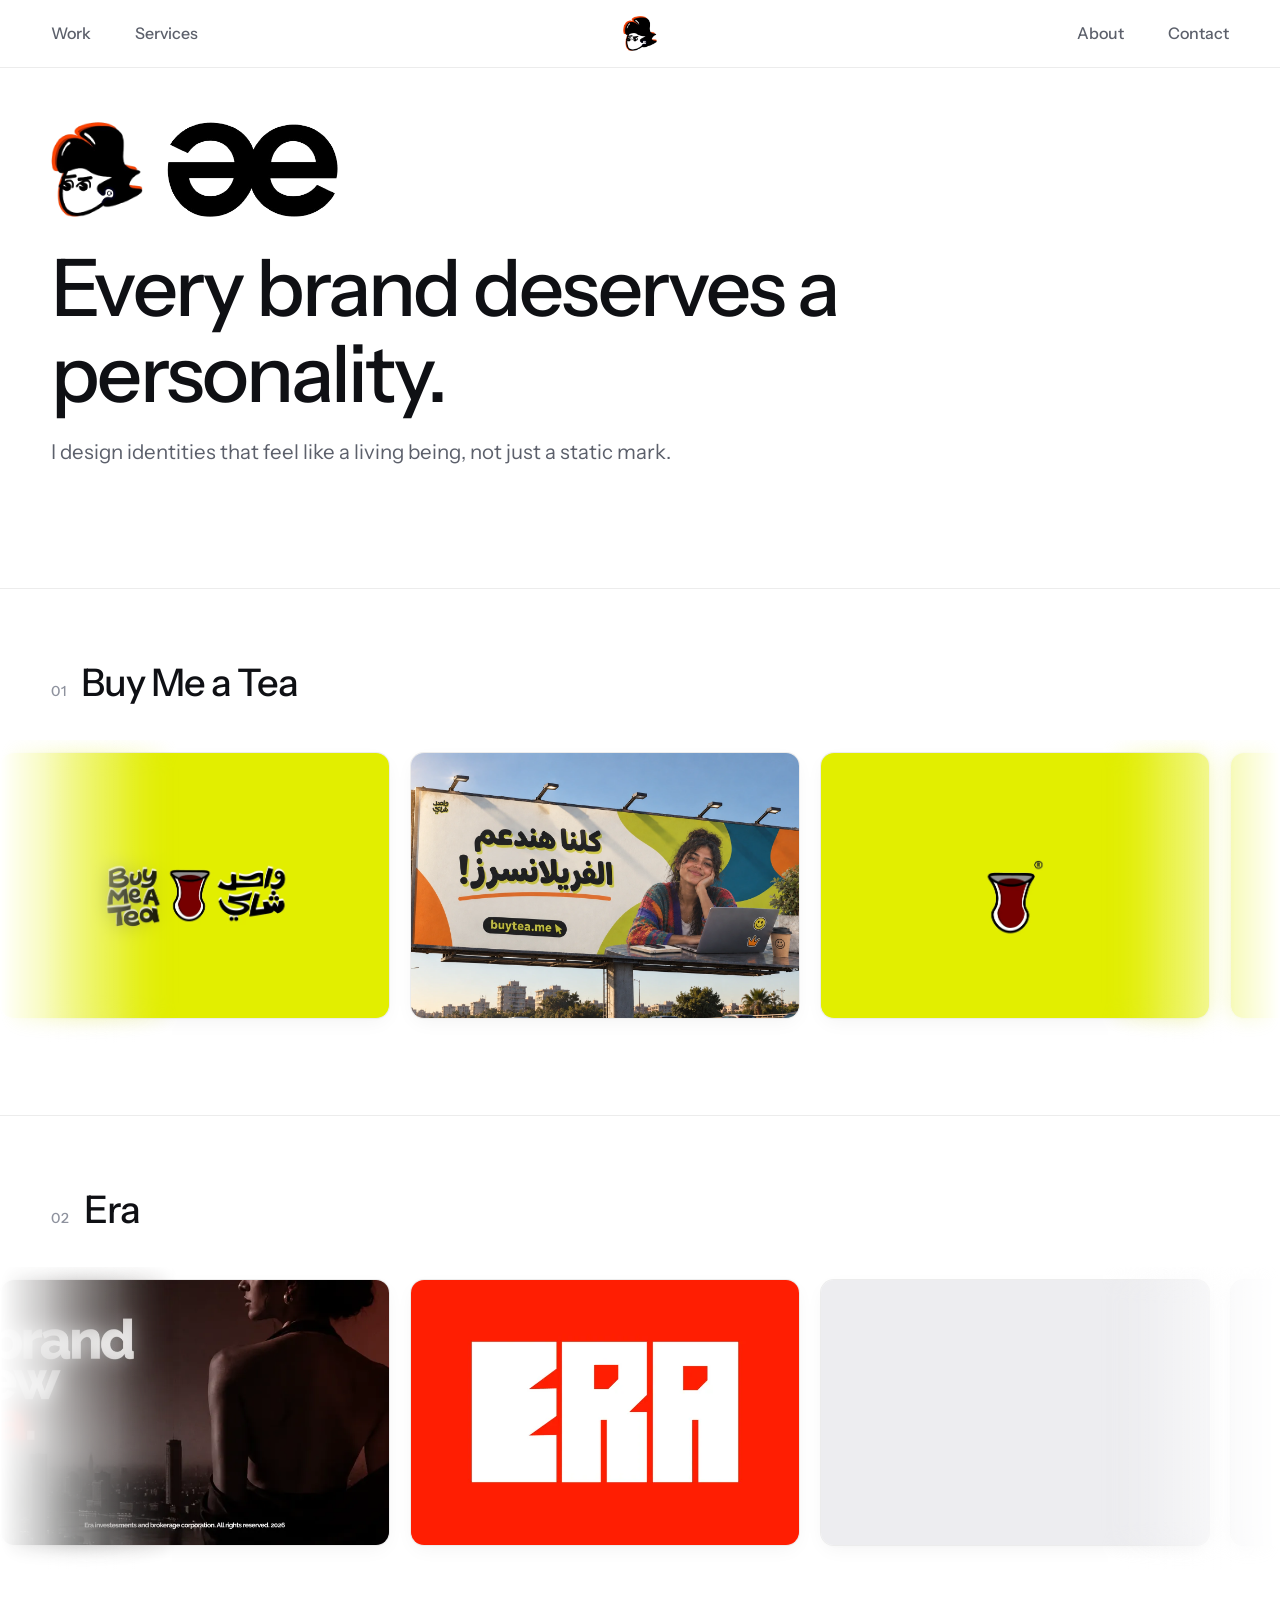
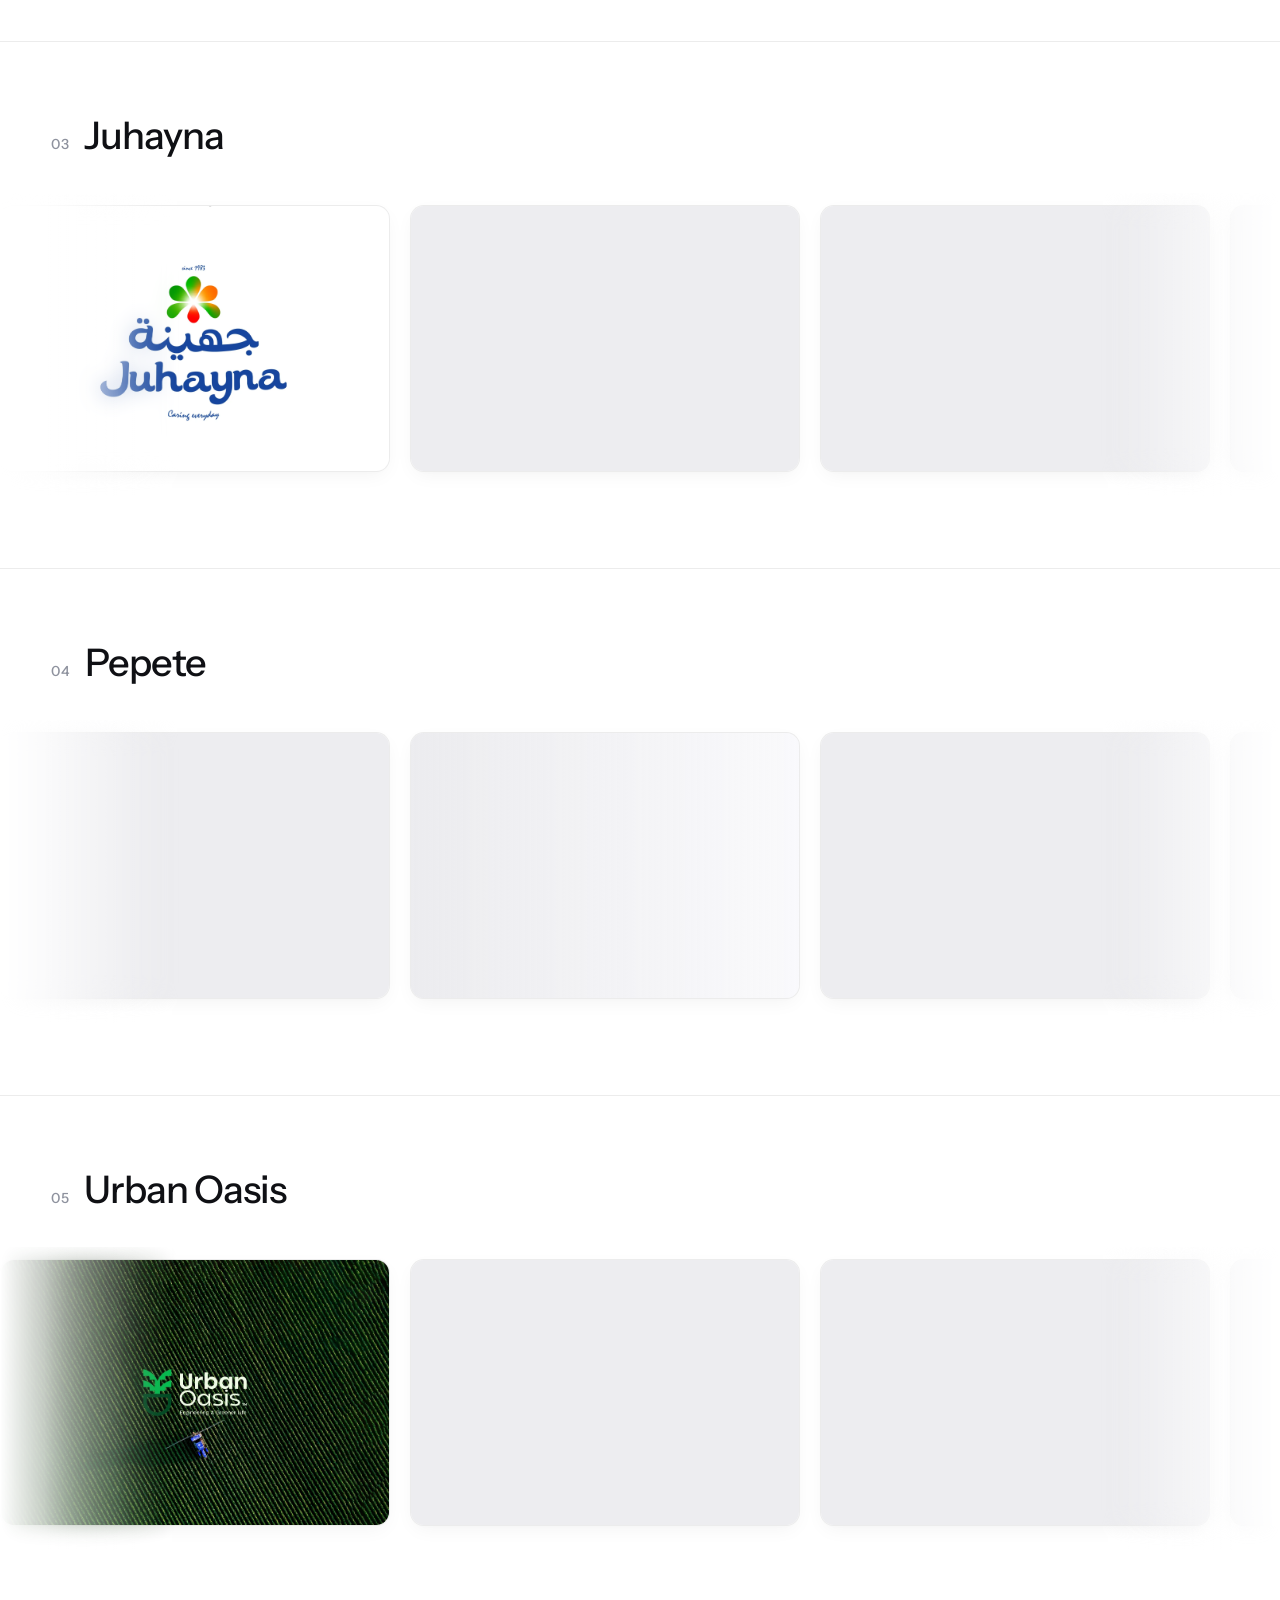
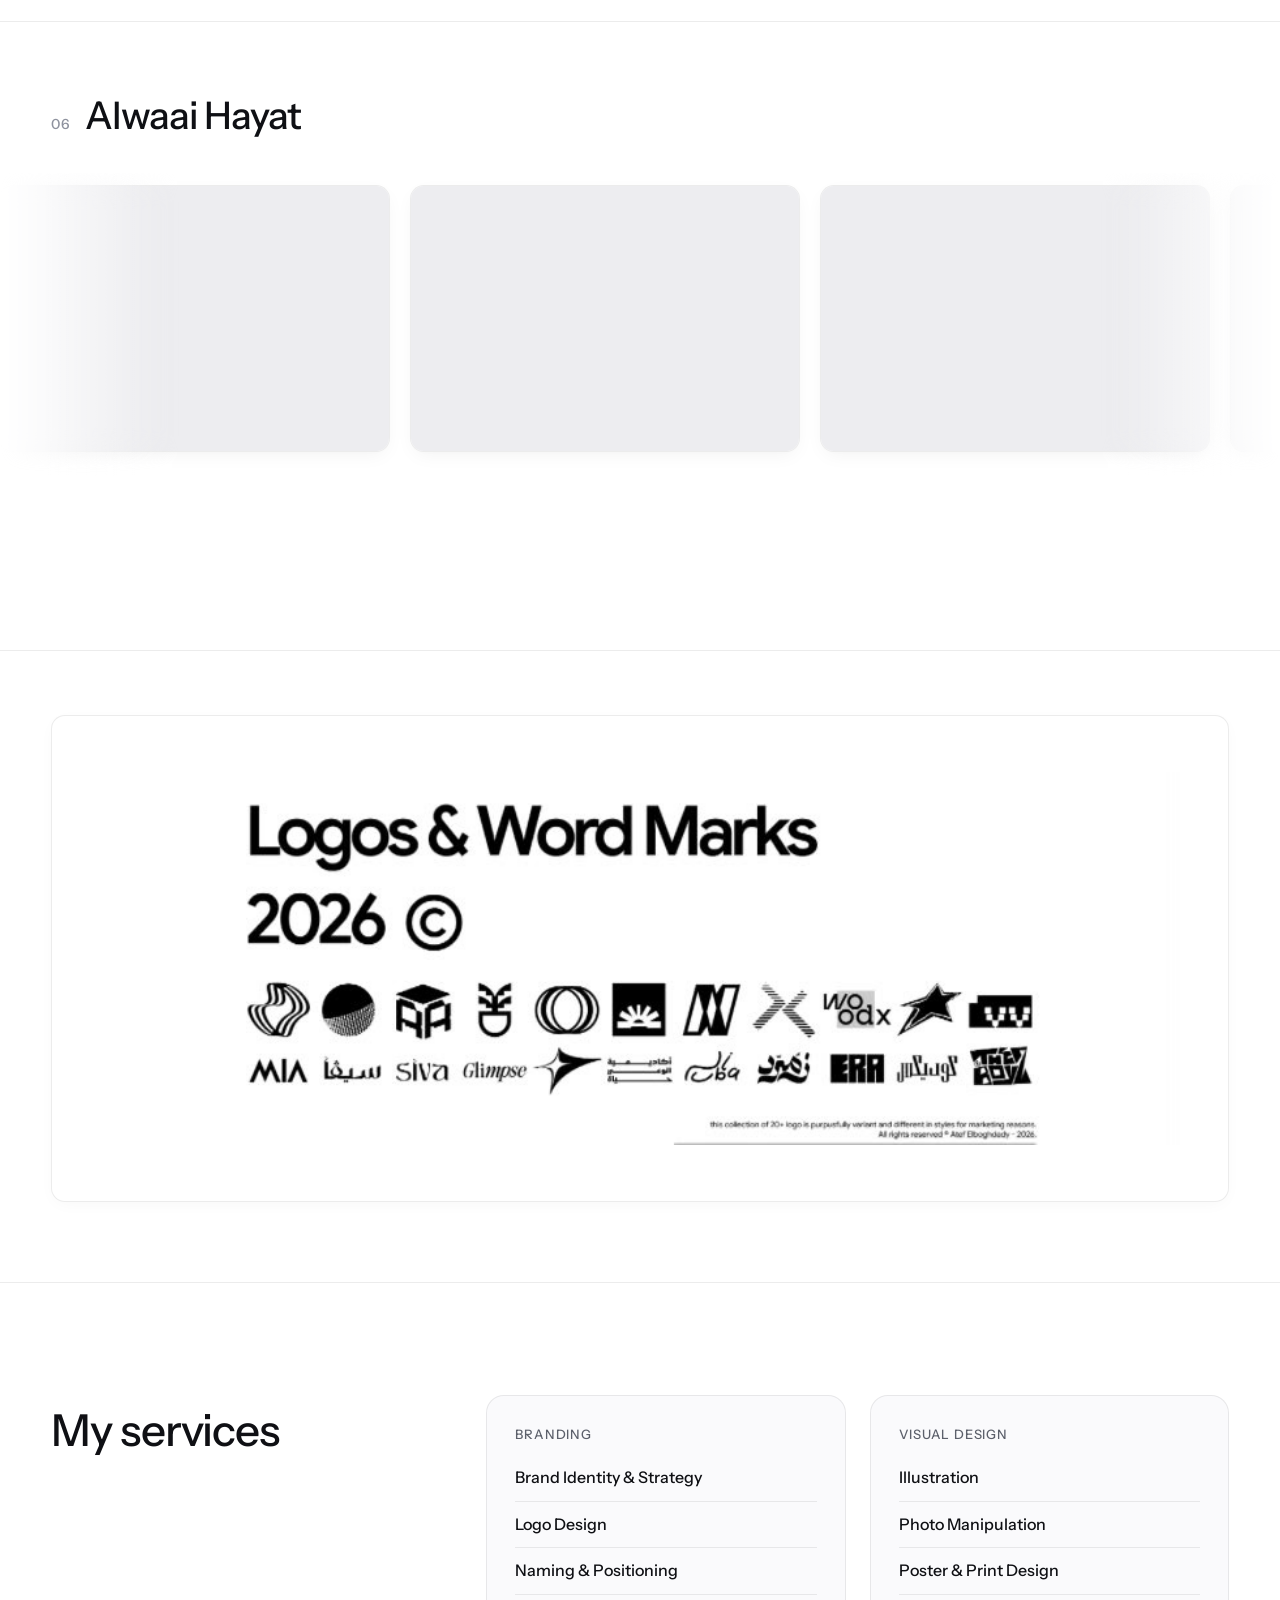
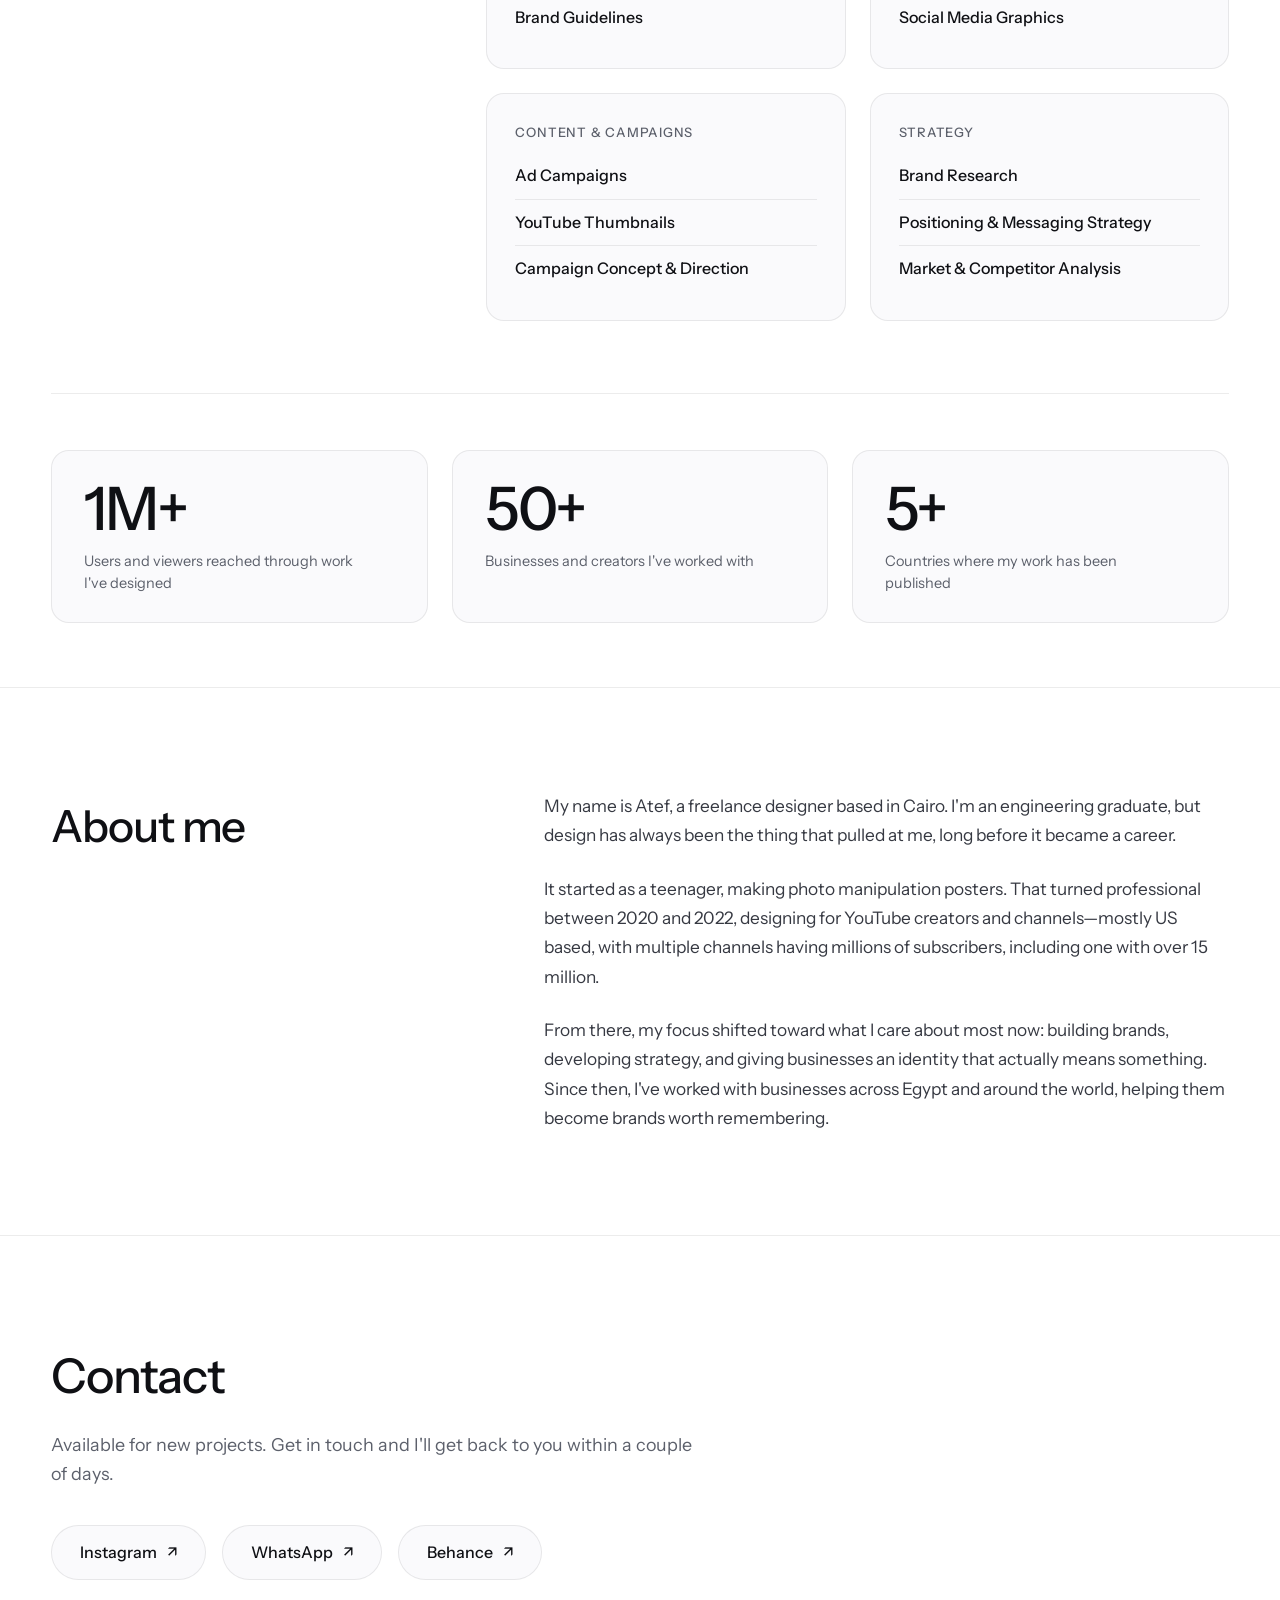
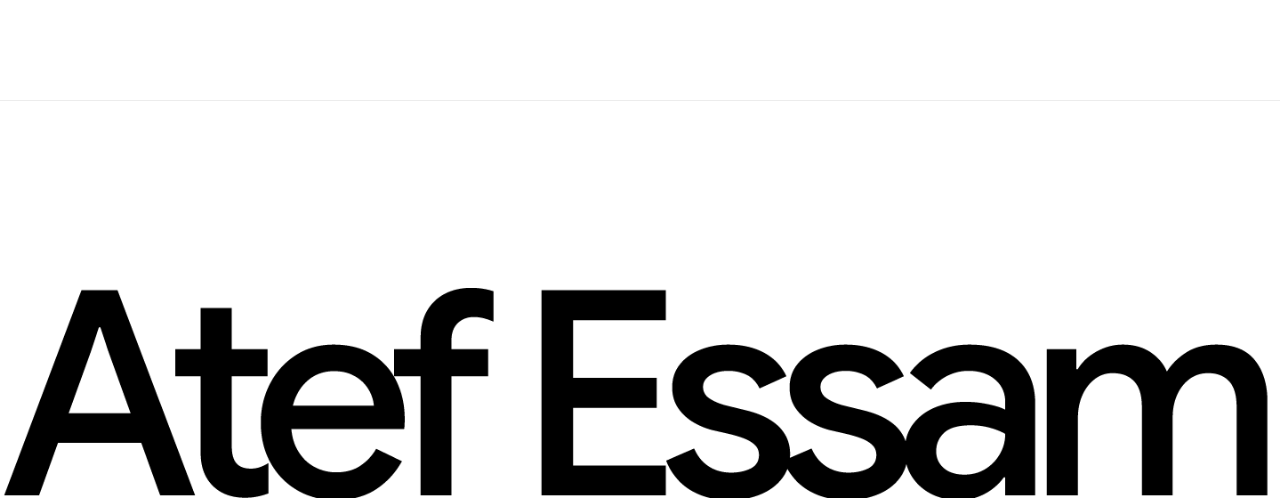
==== index.html @ c70e4fc8 "feat: reduce navbar logo size, enlarge favicon, and add logos & word marks section" ====
<!DOCTYPE html>
<html lang="en">
<head>
<meta charset="UTF-8">
<meta name="viewport" content="width=device-width, initial-scale=1">
<title>Atef | Brand Identity &amp; Visual Design Portfolio</title>
<meta name="description" content="I design identities that feel like a living being, not just a static mark. Brand strategy, visual design, and identities worth remembering.">
<meta name="author" content="Atef Essam">
<link rel="canonical" href="https://moelboghdaddy.github.io/Atef-s-portfolio/">

<!-- Favicon & Touch Icons -->
<link rel="icon" id="favicon" href="assets/favicon.png" type="image/png" sizes="any">
<link rel="icon" type="image/png" sizes="32x32" href="assets/favicon-32x32.png">
<link rel="apple-touch-icon" sizes="180x180" href="assets/apple-touch-icon.png">

<!-- Open Graph / Facebook / WhatsApp / LinkedIn -->
<meta property="og:type" content="website">
<meta property="og:url" content="https://moelboghdaddy.github.io/Atef-s-portfolio/">
<meta property="og:title" content="Atef | Brand Identity &amp; Visual Design Portfolio">
<meta property="og:description" content="I design identities that feel like a living being, not just a static mark. Brand strategy, visual design, and identities worth remembering.">
<meta property="og:image" content="https://moelboghdaddy.github.io/Atef-s-portfolio/assets/og-preview.png">
<meta property="og:image:secure_url" content="https://moelboghdaddy.github.io/Atef-s-portfolio/assets/og-preview.png">
<meta property="og:image:type" content="image/png">
<meta property="og:image:width" content="1200">
<meta property="og:image:height" content="630">
<meta property="og:image:alt" content="Atef — Brand Identity &amp; Visual Design Portfolio">
<meta property="og:site_name" content="Atef Portfolio">

<!-- Twitter / X -->
<meta name="twitter:card" content="summary_large_image">
<meta name="twitter:url" content="https://moelboghdaddy.github.io/Atef-s-portfolio/">
<meta name="twitter:title" content="Atef | Brand Identity &amp; Visual Design Portfolio">
<meta name="twitter:description" content="I design identities that feel like a living being, not just a static mark. Brand strategy, visual design, and identities worth remembering.">
<meta name="twitter:image" content="https://moelboghdaddy.github.io/Atef-s-portfolio/assets/og-preview.png">
<meta name="twitter:image:alt" content="Atef — Brand Identity &amp; Visual Design Portfolio">

<!-- Preload Critical Above-The-Fold Assets -->
<link rel="preload" as="image" href="assets/logo.png" type="image/png">
<link rel="preload" as="image" href="assets/Title.png" type="image/png">
<link rel="preload" as="image" href="assets/Buy%20me%20a%20tea/1L.webp" type="image/webp">

<link rel="stylesheet" href="css/style.css">
</head>
<body>

<div id="loading-screen" class="loading-screen">
  <img id="loading-logo" class="loading-logo" alt="">
</div>

<header class="topbar">
  <nav class="topnav topnav--left">
    <a href="#work">Work</a>
    <a href="#services">Services</a>
  </nav>

  <a class="logo" id="logo-link" href="index.html">
    <span class="logo-fallback" id="logo-fallback">Studio</span>
  </a>

  <nav class="topnav topnav--right">
    <a href="#about">About</a>
    <a href="#contact">Contact</a>
  </nav>
</header>
<section class="hero">
  <div class="hero-images"><img src="assets/logo.png" class="hero-img" alt="Logo" loading="eager" fetchpriority="high" width="225" height="232"><img src="assets/Title.png" class="hero-img" alt="Title" loading="eager" fetchpriority="high" width="329" height="183"></div>
  <h1>Every brand deserves a personality.</h1>
  <p>I design identities that feel like a living being, not just a static mark.</p>
</section>

<section id="work" class="work">
  <h2 class="section-label"> </h2>
  <div id="work-list"></div>
</section>

<section id="logos-wordmarks" class="wordmarks-showcase">
  <div class="wordmarks-container">
    <div class="wordmarks-card">
      <img src="assets/logos-wordmarks.png" alt="Logos and Word Marks Collection 2026 by Atef" class="wordmarks-img" loading="lazy" decoding="async">
    </div>
  </div>
</section>

<section id="services" class="services">
  <div class="services-grid">
    <h2>My services</h2>
    <div class="services-categories">
      <div class="services-col">
        <h4>Branding</h4>
        <ul>
          <li>Brand Identity &amp; Strategy</li>
          <li>Logo Design</li>
          <li>Naming &amp; Positioning</li>
          <li>Brand Guidelines</li>
        </ul>
      </div>
      <div class="services-col">
        <h4>Visual Design</h4>
        <ul>
          <li>Illustration</li>
          <li>Photo Manipulation</li>
          <li>Poster &amp; Print Design</li>
          <li>Social Media Graphics</li>
        </ul>
      </div>
      <div class="services-col">
        <h4>Content &amp; Campaigns</h4>
        <ul>
          <li>Ad Campaigns</li>
          <li>YouTube Thumbnails</li>
          <li>Campaign Concept &amp; Direction</li>
        </ul>
      </div>
      <div class="services-col">
        <h4>Strategy</h4>
        <ul>
          <li>Brand Research</li>
          <li>Positioning &amp; Messaging Strategy</li>
          <li>Market &amp; Competitor Analysis</li>
        </ul>
      </div>
    </div>
  </div>

  <div class="services-stats">
    <div class="stat">
      <div class="stat-number">1M+</div>
      <p>Users and viewers reached through work I've designed</p>
    </div>
    <div class="stat">
      <div class="stat-number">50+</div>
      <p>Businesses and creators I've worked with</p>
    </div>
    <div class="stat">
      <div class="stat-number">5+</div>
      <p>Countries where my work has been published</p>
    </div>
  </div>
</section> 

<section id="about" class="about">
  <div class="about-grid">
    <h2>About me</h2>
    <div class="about-content">
      <p>My name is Atef, a freelance designer based in Cairo. I'm an engineering graduate, but design has always been the thing that pulled at me, long before it became a career.</p>
      <p>It started as a teenager, making photo manipulation posters. That turned professional between 2020 and 2022, designing for YouTube creators and channels—mostly US based, with multiple channels having millions of subscribers, including one with over 15 million.</p>
      <p>From there, my focus shifted toward what I care about most now: building brands, developing strategy, and giving businesses an identity that actually means something. Since then, I've worked with businesses across Egypt and around the world, helping them become brands worth remembering.</p>
    </div>
  </div>
</section>

<section id="contact" class="contact">
  <h2>Contact</h2>
  <p>Available for new projects. Get in touch and I'll get back to you within a couple of days.</p>
  <div class="contact-links">
    <a href="https://www.instagram.com/atefelboghdadyy/" target="_blank" rel="noopener" class="contact-btn">
      <span>Instagram</span>
      <span class="contact-btn__arrow">↗</span>
    </a>
    <a href="https://wa.me/qr/Y4GOS5W5X76QM1" target="_blank" rel="noopener" class="contact-btn">
      <span>WhatsApp</span>
      <span class="contact-btn__arrow">↗</span>
    </a>
    <a href="https://www.behance.net/atefelboghdady" target="_blank" rel="noopener" class="contact-btn">
      <span>Behance</span>
      <span class="contact-btn__arrow">↗</span>
    </a>
  </div>
</section>

<footer class="site-footer">
  <img src="assets/footer-01.png" alt="" class="footer-img">
</footer>

<script src="js/data.js"></script>
<script src="js/main.js"></script>
</body>
</html>
---- css/style.css ----
@import url('https://fonts.googleapis.com/css2?family=Instrument+Sans:ital,wght@0,400;0,500;1,400;1,500&display=swap');

:root {
  --bg: #FFFFFF;
  --paper: #FFFFFF;
  --card-bg: #FAFAFC;
  --ink: #0F1014;
  --muted: #5C606B;
  --subtle: #8E929E;
  --line: rgba(15, 16, 20, 0.08);
  --line-strong: rgba(15, 16, 20, 0.16);
  --accent: #111215;
  --hero-lockup-gap: clamp(28px, 5vw, 56px);
  --hero-top-gap: clamp(24px, 4vw, 48px);
  --display: 'Instrument Sans', -apple-system, BlinkMacSystemFont, sans-serif;
  --body: 'Instrument Sans', -apple-system, BlinkMacSystemFont, sans-serif;
  --mono: 'Instrument Sans', -apple-system, BlinkMacSystemFont, sans-serif;
  --gutter: clamp(20px, 4vw, 56px);
  --max: 1400px;
  --ease: cubic-bezier(0.16, 1, 0.3, 1);
  --ease-out: cubic-bezier(0.25, 0.8, 0.25, 1);
}

* { box-sizing: border-box; }

html {
  scroll-behavior: smooth;
  scroll-padding-top: 80px;
}

body {
  margin: 0;
  padding-top: 74px;
  background: var(--bg);
  color: var(--ink);
  font-family: var(--body);
  font-size: 16px;
  line-height: 1.6;
  -webkit-font-smoothing: antialiased;
  -moz-osx-font-smoothing: grayscale;
}

b, strong {
  font-weight: 500;
}

h1, h2, h3, h4, h5, h6 {
  font-family: var(--display);
  font-weight: 500;
  color: var(--ink);
  margin: 0;
  letter-spacing: -0.02em;
}

a {
  color: inherit;
  text-decoration: none;
}

img, video {
  max-width: 100%;
  display: block;
}

/* ---------- Loading screen ---------- */

.loading-screen {
  position: fixed;
  inset: 0;
  z-index: 9999;
  display: flex;
  align-items: center;
  justify-content: center;
  background: rgba(255, 255, 255, 0.85);
  backdrop-filter: blur(24px);
  -webkit-backdrop-filter: blur(24px);
  transition: opacity 0.45s var(--ease), visibility 0.45s var(--ease);
}

.loading-screen.hidden {
  opacity: 0;
  visibility: hidden;
  pointer-events: none;
}

.loading-logo {
  width: min(28vw, 130px);
  height: auto;
  opacity: 0;
  animation: loadingPulse 1.4s ease-in-out infinite;
}

.loading-logo[src]:not([src=""]) {
  opacity: 0.95;
}

@keyframes loadingPulse {
  0%, 100% { transform: scale(1); opacity: 0.75; }
  50% { transform: scale(1.06); opacity: 1; }
}

/* ---------- Top bar Navigation ---------- */

.topbar {
  position: fixed;
  top: 0;
  left: 0;
  right: 0;
  z-index: 100;
  display: grid;
  grid-template-columns: 1fr auto 1fr;
  align-items: center;
  height: 68px;
  padding: 0 var(--gutter);
  background: rgba(255, 255, 255, 0.88);
  backdrop-filter: blur(18px);
  -webkit-backdrop-filter: blur(18px);
  border-bottom: 1px solid var(--line);
  transition: background 0.3s var(--ease);
}

.logo {
  justify-self: center;
  display: inline-flex;
  align-items: center;
  gap: 10px;
  transition: opacity 0.25s var(--ease), transform 0.25s var(--ease);
}

.logo:hover {
  opacity: 0.75;
  transform: scale(0.97);
}

.logo:active {
  transform: scale(0.93);
}

.logo img,
.logo-secondary {
  height: 36px;
  width: auto;
  object-fit: contain;
}

.logo-fallback {
  font-family: var(--display);
  font-weight: 500;
  font-size: 19px;
  letter-spacing: -0.02em;
}

.topnav {
  display: flex;
  align-items: center;
  gap: clamp(24px, 3.5vw, 44px);
  font-size: 16px;
  font-weight: 500;
}

.topnav--left { justify-self: start; }
.topnav--right { justify-self: end; }

.topnav a {
  position: relative;
  color: var(--muted);
  padding: 8px 0;
  transition: color 0.25s var(--ease);
}

.topnav a::after {
  content: '';
  position: absolute;
  left: 0;
  bottom: 2px;
  width: 100%;
  height: 1.5px;
  background: var(--ink);
  transform: scaleX(0);
  transform-origin: right;
  transition: transform 0.3s var(--ease);
}

.topnav a:hover {
  color: var(--ink);
}

.topnav a:hover::after {
  transform: scaleX(1);
  transform-origin: left;
}

@media (max-width: 680px) {
  body {
    padding-top: 66px;
  }
  .topbar {
    height: 60px;
    padding: 0 clamp(14px, 4vw, 24px);
  }
  .topnav {
    gap: 16px;
    font-size: 14.5px;
  }
  .logo img, .logo-secondary {
    height: 30px;
  }
}

/* ---------- Hero Section ---------- */

.hero {
  padding: var(--hero-top-gap) var(--gutter) clamp(48px, 8vw, 96px);
  max-width: var(--max);
  margin: 0 auto;
}

.hero-status {
  display: inline-flex;
  align-items: center;
  gap: 8px;
  padding: 6px 14px;
  background: var(--card-bg);
  border: 1px solid var(--line);
  border-radius: 999px;
  font-size: 13px;
  font-weight: 500;
  color: var(--muted);
  margin-bottom: 24px;
  backdrop-filter: blur(8px);
  -webkit-backdrop-filter: blur(8px);
  opacity: 0;
  animation: heroIn 0.8s var(--ease) 0.05s forwards;
}

.status-dot {
  width: 7px;
  height: 7px;
  border-radius: 50%;
  background: #10B981;
  box-shadow: 0 0 0 3px rgba(16, 185, 129, 0.2);
  animation: statusPulse 2s infinite ease-in-out;
}

@keyframes statusPulse {
  0%, 100% { opacity: 1; transform: scale(1); }
  50% { opacity: 0.55; transform: scale(0.9); }
}

.hero-images {
  display: flex;
  align-items: center;
  gap: clamp(14px, 2.2vw, 24px);
  margin-left: 0;
  margin-bottom: clamp(18px, 2.5vw, 28px);
  opacity: 0;
  filter: blur(14px);
  transform: translateY(16px);
  animation: heroIn 0.8s var(--ease) 0.15s forwards;
}

.hero-img {
  height: clamp(55px, 8vw, 95px);
  width: auto;
}

.hero h1 {
  font-family: var(--display);
  font-weight: 500;
  font-size: clamp(42px, 6.2vw, 96px);
  line-height: 1.08;
  letter-spacing: -0.035em;
  margin: 0 0 20px;
  max-width: 22ch;
  opacity: 0;
  filter: blur(14px);
  transform: translateY(20px);
  animation: heroIn 0.9s var(--ease) 0.2s forwards;
}

.hero p {
  font-size: clamp(17px, 1.6vw, 22px);
  color: var(--muted);
  line-height: 1.55;
  max-width: 48ch;
  margin: 0;
  opacity: 0;
  filter: blur(14px);
  transform: translateY(20px);
  animation: heroIn 0.9s var(--ease) 0.35s forwards;
}

@keyframes heroIn {
  to {
    opacity: 1;
    filter: blur(0);
    transform: translateY(0);
  }
}

/* ---------- Work / Carousel Section ---------- */

.work {
  padding: 0 0 clamp(48px, 8vw, 112px);
}

.section-label {
  font-family: var(--mono);
  font-weight: 500;
  font-size: 13px;
  text-transform: uppercase;
  letter-spacing: 0.08em;
  color: var(--subtle);
  padding: 0 var(--gutter);
  max-width: var(--max);
  margin: 0 auto 24px;
}

.empty-state {
  max-width: var(--max);
  margin: 0 auto;
  padding: 48px var(--gutter) 80px;
  border-top: 1px solid var(--line);
  border-bottom: 1px solid var(--line);
}

.empty-state h3 {
  font-family: var(--display);
  font-size: 24px;
  margin: 0 0 8px;
}

.empty-state p {
  color: var(--muted);
  margin: 0;
  max-width: 60ch;
}

.empty-state code {
  background: #F5F5F5;
  border: 1px solid var(--line);
  border-radius: 4px;
  padding: 1px 6px;
  font-size: 0.9em;
}

/* Project Strip Article */
.project-strip {
  position: relative;
  border-top: 1px solid var(--line);
  padding: clamp(36px, 5.5vw, 64px) 0 clamp(44px, 6.5vw, 72px);
  opacity: 0;
  filter: blur(12px);
  transform: translateY(28px);
  transition: opacity 0.8s var(--ease), filter 0.8s var(--ease), transform 0.8s var(--ease);
  will-change: opacity, transform, filter;
}

.project-strip.in-view {
  opacity: 1;
  filter: blur(0);
  transform: translateY(0);
}

.project-strip__head {
  display: flex;
  align-items: center;
  justify-content: space-between;
  gap: 16px;
  padding: 0 var(--gutter);
  max-width: var(--max);
  margin: 0 auto clamp(18px, 2.5vw, 26px);
}

.project-strip__title-wrap {
  display: flex;
  align-items: baseline;
  gap: 14px;
}

.project-strip__num {
  font-family: var(--mono);
  font-size: 14px;
  font-weight: 500;
  color: var(--subtle);
  letter-spacing: 0.06em;
}

.project-strip__head h3 {
  font-family: var(--display);
  font-weight: 500;
  font-size: clamp(26px, 3.4vw, 38px);
  margin: 0;
  letter-spacing: -0.025em;
  transition: color 0.25s var(--ease), transform 0.25s var(--ease);
}

.project-strip__head:hover h3 {
  color: var(--ink);
  transform: translateX(4px);
}

.project-strip__hint {
  display: inline-flex;
  align-items: center;
  gap: 8px;
  padding: 6px 14px;
  background: var(--card-bg);
  backdrop-filter: blur(10px);
  -webkit-backdrop-filter: blur(10px);
  border: 1px solid var(--line);
  border-radius: 999px;
  color: var(--muted);
  font-size: 13px;
  font-weight: 500;
  white-space: nowrap;
}

.project-strip__hint .dot {
  width: 6px;
  height: 6px;
  border-radius: 50%;
  background: var(--accent);
  animation: pulse 1.6s ease-in-out infinite;
}

@keyframes pulse {
  0%, 100% { opacity: 0.35; transform: scale(0.85); }
  50% { opacity: 1; transform: scale(1.1); }
}

/* Marquee track with edge frosted blur overlays */
.project-strip__track {
  position: relative;
  overflow: hidden;
  padding: 12px 0 24px;
}

/* Frosted glass edge vignettes */
.project-strip__track::before,
.project-strip__track::after {
  content: '';
  position: absolute;
  top: 0;
  bottom: 0;
  width: clamp(50px, 14vw, 180px);
  z-index: 3;
  pointer-events: none;
}

.project-strip__track::before {
  left: 0;
  background: linear-gradient(to right, #FFFFFF 25%, rgba(255, 255, 255, 0.75) 65%, transparent 100%);
  mask-image: linear-gradient(to right, black, transparent);
  -webkit-mask-image: linear-gradient(to right, black, transparent);
  backdrop-filter: blur(10px);
  -webkit-backdrop-filter: blur(10px);
}

.project-strip__track::after {
  right: 0;
  background: linear-gradient(to left, #FFFFFF 25%, rgba(255, 255, 255, 0.75) 65%, transparent 100%);
  mask-image: linear-gradient(to left, black, transparent);
  -webkit-mask-image: linear-gradient(to left, black, transparent);
  backdrop-filter: blur(10px);
  -webkit-backdrop-filter: blur(10px);
}

.project-strip__marquee {
  display: flex;
  gap: 20px;
  width: max-content;
  animation: marquee linear infinite;
  animation-play-state: paused;
  will-change: transform;
}

.project-strip.in-view .project-strip__marquee,
.project-strip.is-animating .project-strip__marquee {
  animation-play-state: running;
}

.project-strip__track:hover .project-strip__marquee {
  animation-play-state: paused;
}

@keyframes marquee {
  from { transform: translateX(0); }
  to   { transform: translateX(-50%); }
}

/* Individual Carousel Card Frame */
.frame {
  flex: 0 0 auto;
  width: min(65vw, 390px);
  aspect-ratio: 380 / 260;
  border-radius: 14px;
  overflow: hidden;
  background: var(--paper);
  position: relative;
  border: 1px solid var(--line);
  box-shadow: 0 6px 20px -4px rgba(15, 16, 20, 0.05), 0 2px 6px -1px rgba(15, 16, 20, 0.02);
  transition: box-shadow 0.4s var(--ease), transform 0.4s var(--ease), border-color 0.4s var(--ease);
}

.frame:hover {
  border-color: rgba(15, 16, 20, 0.14);
  box-shadow: 0 24px 48px -12px rgba(15, 16, 20, 0.18), 0 8px 16px -4px rgba(15, 16, 20, 0.08);
  transform: translateY(-8px) scale(1.02);
}

.frame:active {
  transform: translateY(-3px) scale(0.99);
}

.frame__img-wrap {
  position: relative;
  width: 100%;
  height: 100%;
  overflow: hidden;
  background: #EDEDF0;
}

/* Elegant shimmer placeholder while image loads */
.frame__img-wrap::before {
  content: '';
  position: absolute;
  inset: 0;
  background: linear-gradient(
    90deg,
    rgba(235, 235, 238, 0.7) 0%,
    rgba(250, 250, 252, 0.95) 50%,
    rgba(235, 235, 238, 0.7) 100%
  );
  background-size: 200% 100%;
  animation: imgShimmer 1.6s ease-in-out infinite;
  z-index: 1;
  pointer-events: none;
  transition: opacity 0.5s var(--ease);
}

.frame__img-wrap.is-loaded::before {
  opacity: 0;
  animation: none;
}

@keyframes imgShimmer {
  0% { background-position: 150% 0; }
  100% { background-position: -50% 0; }
}

.frame img,
.frame video {
  position: relative;
  z-index: 2;
  width: 100%;
  height: 100%;
  object-fit: cover;
  opacity: 0;
  filter: blur(22px);
  transform: scale(1.05);
  transition: opacity 0.65s var(--ease),
              filter 0.75s var(--ease),
              transform 0.75s var(--ease);
  will-change: opacity, filter, transform;
}

.frame img.is-loaded,
.frame video.is-loaded {
  opacity: 1;
  filter: none !important;
  transform: scale(1);
  will-change: auto !important;
  image-rendering: auto;
}

.frame:hover img.is-loaded,
.frame:hover video.is-loaded {
  transform: scale(1.08);
}

/* Floating Frosted Glass Caption Pill */
.frame__title {
  position: absolute;
  bottom: 12px;
  left: 12px;
  right: 12px;
  padding: 9px 15px;
  font-size: 13.5px;
  font-weight: 500;
  letter-spacing: -0.01em;
  color: #FFFFFF;
  background: rgba(15, 16, 20, 0.74);
  backdrop-filter: blur(14px);
  -webkit-backdrop-filter: blur(14px);
  border: 1px solid rgba(255, 255, 255, 0.18);
  border-radius: 10px;
  display: flex;
  align-items: center;
  justify-content: space-between;
  opacity: 0;
  transform: translateY(10px);
  transition: opacity 0.35s var(--ease), transform 0.35s var(--ease);
  pointer-events: none;
  box-shadow: 0 8px 24px rgba(0, 0, 0, 0.25);
}

.frame:hover .frame__title {
  opacity: 1;
  transform: translateY(0);
}

.frame__title-arrow {
  font-size: 15px;
  transition: transform 0.25s var(--ease);
}

.frame:hover .frame__title-arrow {
  transform: translateX(4px);
}

@media (max-width: 640px) {
  .frame {
    width: clamp(280px, 62vw, 390px);
  }
}

/* ---------- Logos & Word Marks Section ---------- */

.wordmarks-showcase {
  max-width: var(--max);
  margin: 0 auto;
  padding: clamp(36px, 5.5vw, 64px) var(--gutter) clamp(48px, 7vw, 80px);
  border-top: 1px solid var(--line);
}

.wordmarks-container {
  width: 100%;
}

.wordmarks-card {
  position: relative;
  background: var(--paper);
  border: 1px solid var(--line);
  border-radius: 14px;
  padding: clamp(28px, 4.5vw, 56px) clamp(20px, 4vw, 48px);
  box-shadow: 0 4px 18px -4px rgba(15, 16, 20, 0.04);
  display: flex;
  align-items: center;
  justify-content: center;
  overflow: hidden;
  transition: border-color 0.35s var(--ease), box-shadow 0.35s var(--ease), transform 0.35s var(--ease);
}

.wordmarks-card:hover {
  border-color: rgba(15, 16, 20, 0.16);
  box-shadow: 0 16px 36px -8px rgba(15, 16, 20, 0.08);
  transform: translateY(-2px);
}

.wordmarks-img {
  width: 100%;
  max-width: 1080px;
  height: auto;
  display: block;
  object-fit: contain;
  margin: 0 auto;
}

/* ---------- Services Section ---------- */

.services {
  max-width: var(--max);
  margin: 0 auto;
  padding: clamp(64px, 9vw, 112px) var(--gutter) clamp(40px, 6vw, 64px);
  border-top: 1px solid var(--line);
}

.services-grid {
  display: grid;
  grid-template-columns: 1fr 2fr;
  gap: clamp(32px, 5vw, 72px);
  align-items: start;
}

.services h2 {
  font-family: var(--display);
  font-weight: 500;
  font-size: clamp(32px, 4vw, 44px);
  letter-spacing: -0.025em;
  margin: 0;
}

.services-categories {
  display: grid;
  grid-template-columns: 1fr 1fr;
  gap: 24px;
}

.services-col {
  background: var(--card-bg);
  border: 1px solid var(--line);
  border-radius: 18px;
  padding: 28px;
  transition: border-color 0.3s var(--ease), transform 0.3s var(--ease), box-shadow 0.3s var(--ease);
}

.services-col:hover {
  border-color: rgba(15, 16, 20, 0.16);
  transform: translateY(-4px);
  box-shadow: 0 16px 32px -8px rgba(15, 16, 20, 0.06);
}

.services-col h4 {
  font-family: var(--mono);
  font-weight: 500;
  font-size: 13px;
  text-transform: uppercase;
  letter-spacing: 0.06em;
  color: var(--muted);
  margin: 0 0 16px;
}

.services-col ul {
  list-style: none;
  margin: 0;
  padding: 0;
}

.services-col li {
  font-family: var(--display);
  font-size: 16px;
  font-weight: 500;
  padding: 10px 0;
  border-top: 1px solid var(--line);
  color: var(--ink);
  transition: transform 0.25s var(--ease), color 0.25s var(--ease);
}

.services-col li:first-child {
  border-top: none;
  padding-top: 4px;
}

.services-col li:hover {
  transform: translateX(4px);
  color: var(--ink);
}

/* Stats Section */
.services-stats {
  display: grid;
  grid-template-columns: repeat(3, 1fr);
  gap: 24px;
  margin-top: clamp(48px, 6vw, 72px);
  padding-top: clamp(36px, 5vw, 56px);
  border-top: 1px solid var(--line);
}

.stat {
  background: var(--card-bg);
  border: 1px solid var(--line);
  border-radius: 18px;
  padding: 28px 32px;
  transition: transform 0.3s var(--ease), border-color 0.3s var(--ease), box-shadow 0.3s var(--ease);
}

.stat:hover {
  transform: translateY(-4px);
  border-color: rgba(15, 16, 20, 0.16);
  box-shadow: 0 16px 32px -8px rgba(15, 16, 20, 0.06);
}

.stat-number {
  font-family: var(--display);
  font-weight: 500;
  font-size: clamp(38px, 5vw, 60px);
  line-height: 1;
  letter-spacing: -0.035em;
  margin-bottom: 12px;
  color: var(--ink);
}

.stat p {
  color: var(--muted);
  font-size: 14.5px;
  line-height: 1.5;
  margin: 0;
  max-width: 28ch;
}

@media (max-width: 760px) {
  .services-grid {
    grid-template-columns: minmax(110px, 1fr) 2fr;
    gap: 24px;
  }
  .services-categories {
    grid-template-columns: repeat(2, 1fr);
    gap: 20px 16px;
  }
  .services-stats {
    grid-template-columns: repeat(3, 1fr);
    gap: 12px;
  }
}

/* ---------- About Section ---------- */

.about {
  max-width: var(--max);
  margin: 0 auto;
  padding: clamp(64px, 8vw, 104px) var(--gutter);
  border-top: 1px solid var(--line);
}

.about-grid {
  display: grid;
  grid-template-columns: 1fr 1.6fr;
  gap: clamp(32px, 5vw, 72px);
  align-items: start;
}

.about h2 {
  font-family: var(--display);
  font-weight: 500;
  font-size: clamp(32px, 4vw, 44px);
  letter-spacing: -0.025em;
}

.about-content p {
  font-size: clamp(17px, 1.35vw, 20px);
  line-height: 1.7;
  color: #363942;
  margin: 0 0 24px;
  max-width: 66ch;
}

.about-content p:last-child {
  margin-bottom: 0;
}

@media (max-width: 760px) {
  .about-grid {
    grid-template-columns: minmax(100px, 1fr) 2fr;
    gap: 24px;
  }
}

/* ---------- Contact Section ---------- */

.contact {
  max-width: var(--max);
  margin: 0 auto;
  padding: clamp(64px, 8vw, 104px) var(--gutter) clamp(72px, 10vw, 120px);
  border-top: 1px solid var(--line);
}

.contact h2 {
  font-family: var(--display);
  font-weight: 500;
  font-size: clamp(32px, 4vw, 48px);
  margin: 0 0 16px;
  letter-spacing: -0.025em;
}

.contact p {
  color: var(--muted);
  font-size: clamp(17px, 1.4vw, 20px);
  max-width: 54ch;
  margin: 0;
  line-height: 1.6;
}

.contact-links {
  display: flex;
  flex-wrap: wrap;
  gap: 16px;
  margin-top: 36px;
}

.contact-btn {
  display: inline-flex;
  align-items: center;
  gap: 10px;
  padding: 14px 28px;
  background: var(--card-bg);
  border: 1px solid var(--line);
  border-radius: 999px;
  font-family: var(--display);
  font-weight: 500;
  font-size: 16px;
  color: var(--ink);
  transition: all 0.3s var(--ease);
}

.contact-btn:hover {
  background: var(--ink);
  color: #FFFFFF;
  border-color: var(--ink);
  transform: translateY(-3px);
  box-shadow: 0 14px 28px -6px rgba(15, 16, 20, 0.2);
}

.contact-btn:active {
  transform: translateY(-1px) scale(0.98);
}

.contact-btn__arrow {
  font-size: 15px;
  transition: transform 0.3s var(--ease);
}

.contact-btn:hover .contact-btn__arrow {
  transform: translate(3px, -3px);
}

/* ---------- Site Footer ---------- */

.site-footer {
  margin: 0;
  padding: 0;
  border-top: 1px solid var(--line);
  background: #FFFFFF;
}

.footer-img {
  width: 100%;
  height: auto;
  display: block;
}

/* ---------- Project detail page ---------- */

.project-hero {
  max-width: var(--max);
  margin: 0 auto;
  padding: clamp(32px, 5vw, 64px) var(--gutter) clamp(20px, 3vw, 36px);
}

.back-link {
  display: inline-flex;
  align-items: center;
  gap: 8px;
  padding: 8px 16px;
  background: var(--card-bg);
  border: 1px solid var(--line);
  border-radius: 999px;
  color: var(--muted);
  font-size: 14px;
  font-weight: 500;
  margin-bottom: 28px;
  transition: color 0.25s var(--ease), border-color 0.25s var(--ease), transform 0.25s var(--ease);
}

.back-link:hover {
  color: var(--ink);
  border-color: var(--line-strong);
  transform: translateX(-4px);
}

.project-hero h1 {
  font-family: var(--display);
  font-weight: 500;
  font-size: clamp(38px, 6vw, 68px);
  letter-spacing: -0.03em;
  margin: 0;
  max-width: 20ch;
}

.project-hero__text {
  display: grid;
  grid-template-columns: 1fr 1fr;
  gap: clamp(16px, 4.5vw, 64px);
  margin: clamp(24px, 4vw, 48px) 0 clamp(32px, 5vw, 56px);
}

@media (max-width: 760px) {
  .project-hero__text {
    grid-template-columns: 1fr 1fr;
    gap: clamp(14px, 3.5vw, 28px);
  }
}

#project-description,
.project-direction-wrap {
  min-width: 0;
}

#project-description p {
  color: var(--muted);
  font-size: clamp(13px, 1.25vw, 18px);
  line-height: 1.65;
  margin: 0 0 16px;
}

#project-description p:last-child {
  margin-bottom: 0;
}

.project-direction-wrap h3 {
  font-family: var(--mono);
  font-weight: 500;
  font-size: clamp(11.5px, 1vw, 13px);
  text-transform: uppercase;
  letter-spacing: 0.06em;
  color: var(--subtle);
  margin: 0 0 16px;
}

.project-direction-wrap p {
  color: var(--ink);
  font-size: clamp(13px, 1.25vw, 18px);
  line-height: 1.65;
  margin: 0 0 16px;
}

.project-direction-wrap p:last-child {
  margin-bottom: 0;
}

.project-rows {
  max-width: var(--max);
  margin: 0 auto;
  padding: 0 var(--gutter) clamp(48px, 8vw, 96px);
}

.row {
  margin-bottom: clamp(20px, 3vw, 36px);
}

.row .frame__img-wrap {
  position: relative;
  overflow: hidden;
  border-radius: 14px;
  border: 1px solid var(--line);
  box-shadow: 0 8px 24px -6px rgba(15, 16, 20, 0.06);
  background: #EDEDF0;
}

.row .frame__img-wrap::before {
  content: '';
  position: absolute;
  inset: 0;
  background: linear-gradient(
    90deg,
    rgba(235, 235, 238, 0.7) 0%,
    rgba(250, 250, 252, 0.95) 50%,
    rgba(235, 235, 238, 0.7) 100%
  );
  background-size: 200% 100%;
  animation: imgShimmer 1.6s ease-in-out infinite;
  z-index: 1;
  pointer-events: none;
  transition: opacity 0.5s var(--ease);
}

.row .frame__img-wrap.is-loaded::before {
  opacity: 0;
  animation: none;
}

.row--pair .frame__img-wrap {
  aspect-ratio: 1 / 1;
}

.row img,
.row video {
  position: relative;
  z-index: 2;
  width: 100%;
  display: block;
  transition: opacity 0.75s var(--ease), filter 0.8s var(--ease), transform 0.75s var(--ease);
  opacity: 0;
  filter: blur(22px);
  transform: translateY(22px) scale(1.02);
  will-change: opacity, filter, transform;
}

.row--pair img,
.row--pair video {
  width: 100%;
  height: 100%;
  object-fit: cover;
}

.row img.visible,
.row video.visible {
  opacity: 1;
  filter: none !important;
  transform: translateY(0) scale(1);
  will-change: auto !important;
  image-rendering: auto;
}

.row .frame__img-wrap:hover img.visible,
.row .frame__img-wrap:hover video.visible {
  transform: scale(1.04);
}

.row--pair {
  display: grid;
  grid-template-columns: 1fr 1fr;
  gap: clamp(10px, 2.5vw, 32px);
}

@media (max-width: 700px) {
  .row--pair {
    grid-template-columns: 1fr 1fr;
    gap: clamp(10px, 2.5vw, 20px);
  }
}

.project-nav {
  max-width: var(--max);
  margin: 0 auto;
  padding: 40px var(--gutter) 96px;
  border-top: 1px solid var(--line);
}

.project-nav a {
  display: inline-flex;
  align-items: center;
  gap: 8px;
  padding: 14px 28px;
  background: var(--card-bg);
  border: 1px solid var(--line);
  border-radius: 999px;
  font-family: var(--display);
  font-weight: 500;
  font-size: 17px;
  color: var(--ink);
  transition: all 0.3s var(--ease);
}

.project-nav a:hover {
  background: var(--ink);
  color: #FFFFFF;
  border-color: var(--ink);
  transform: translateX(4px);
  box-shadow: 0 12px 24px -6px rgba(15, 16, 20, 0.2);
}

/* ---------- Reduced motion ---------- */

@media (prefers-reduced-motion: reduce) {
  .loading-logo { animation: none !important; opacity: 0.95 !important; }
  .project-strip__marquee { animation: none !important; }
  .hero h1, .hero p, .hero-status, .hero-images { animation: none !important; opacity: 1 !important; filter: none !important; transform: none !important; }
  .frame, .frame img, .row img, .row video, .project-strip {
    transition: opacity 0.2s ease !important;
    filter: none !important;
    transform: none !important;
  }
}
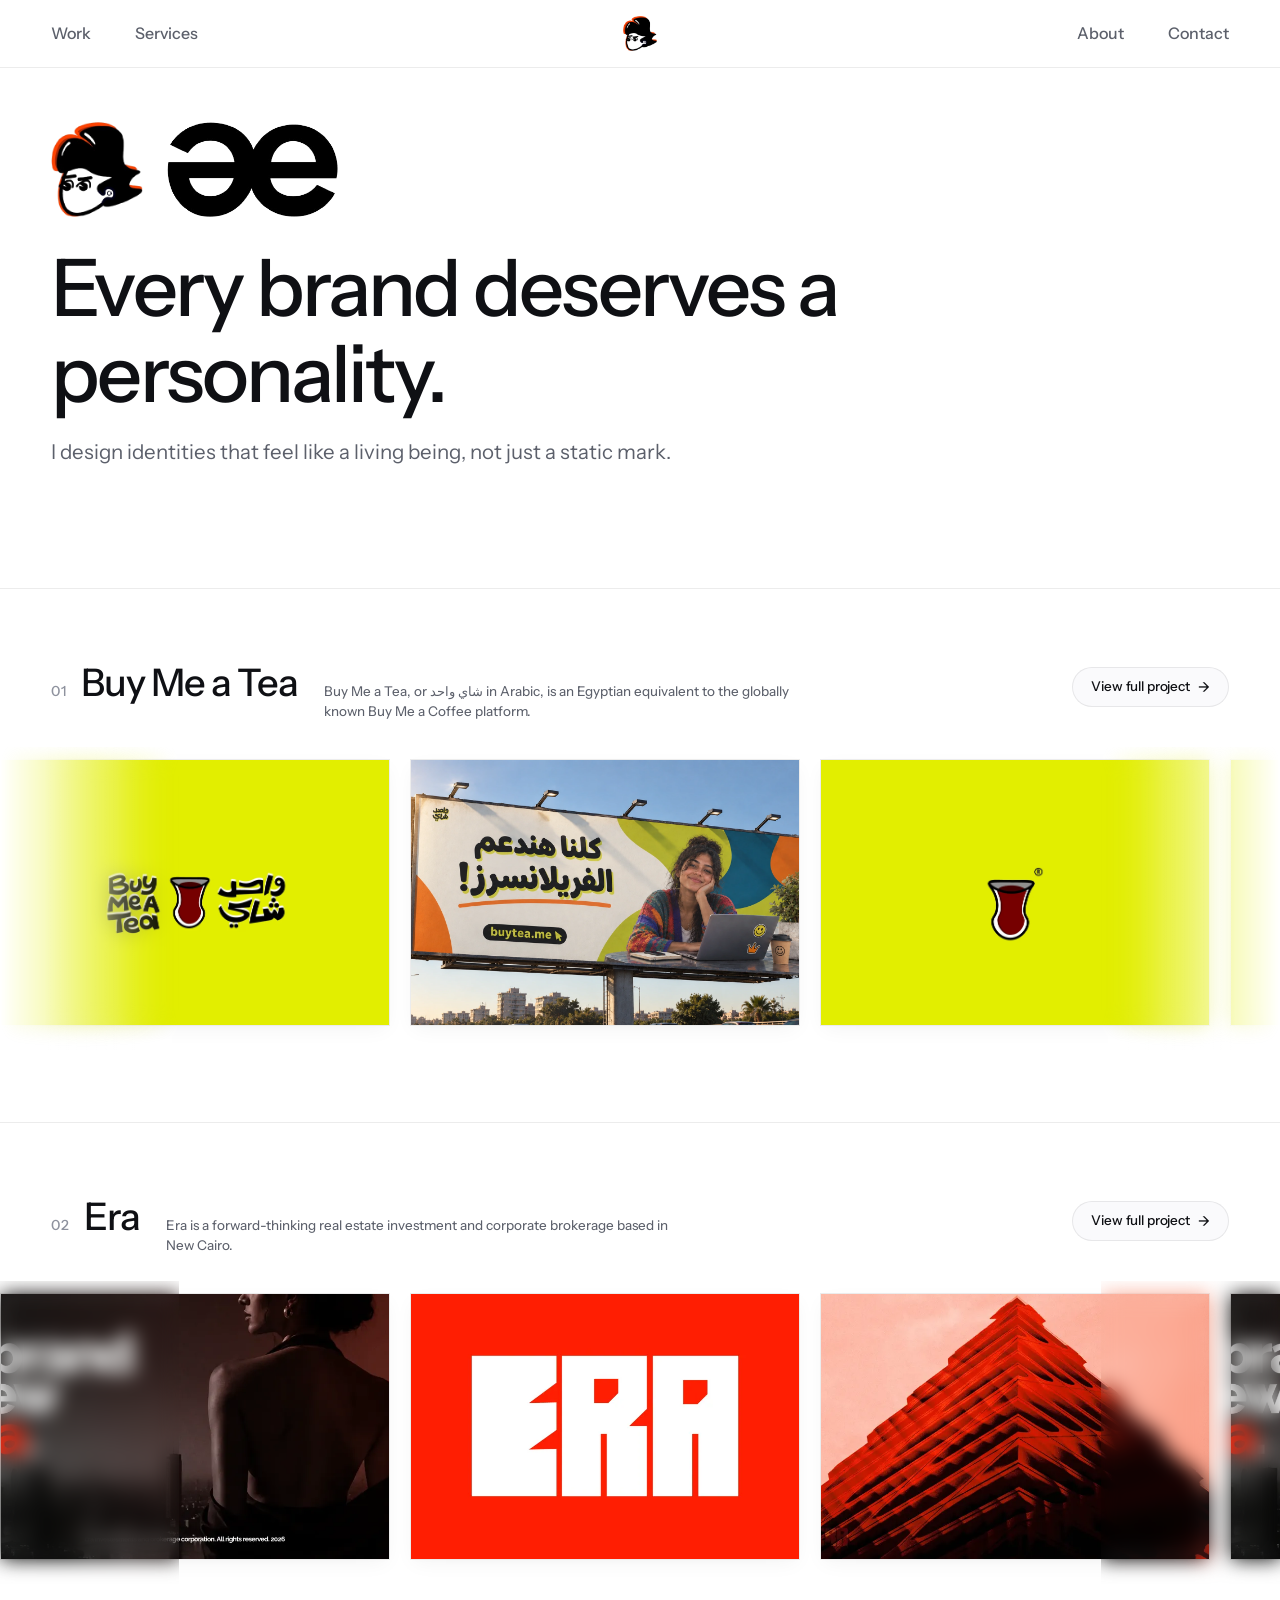
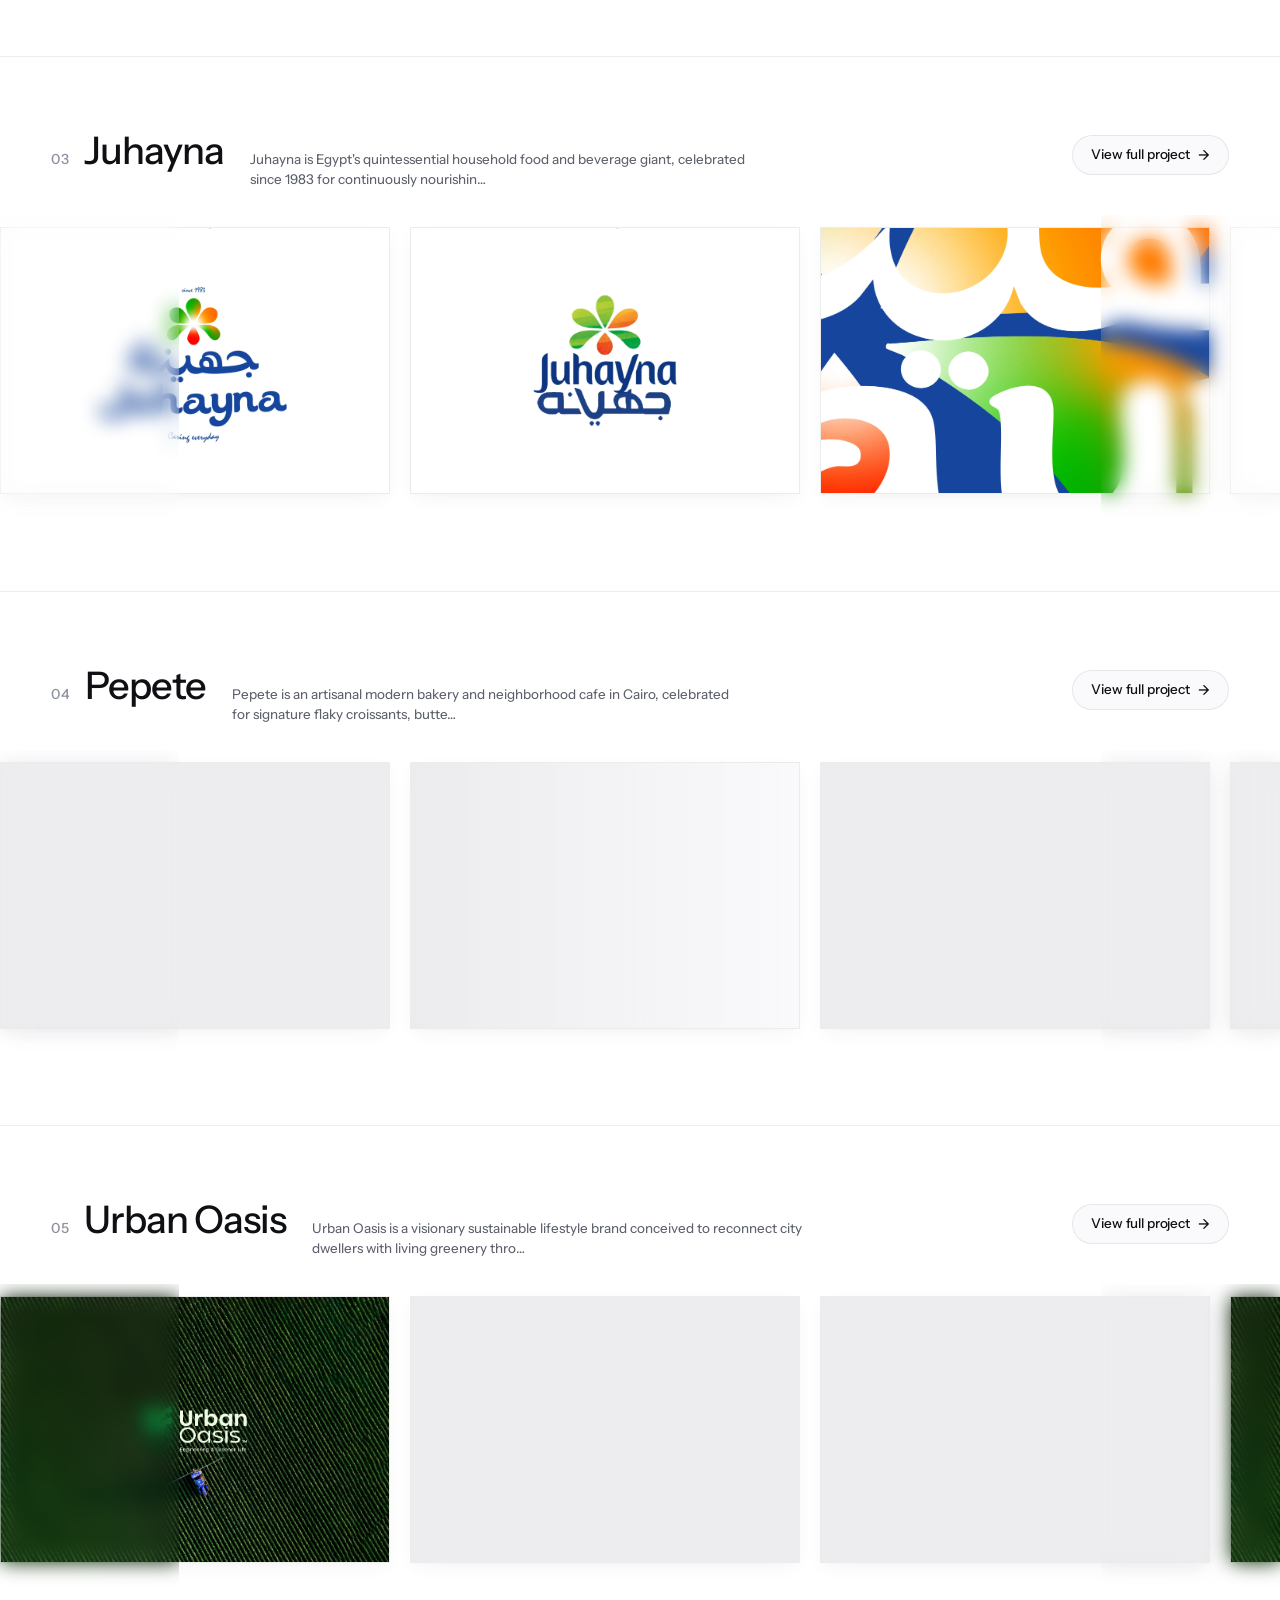
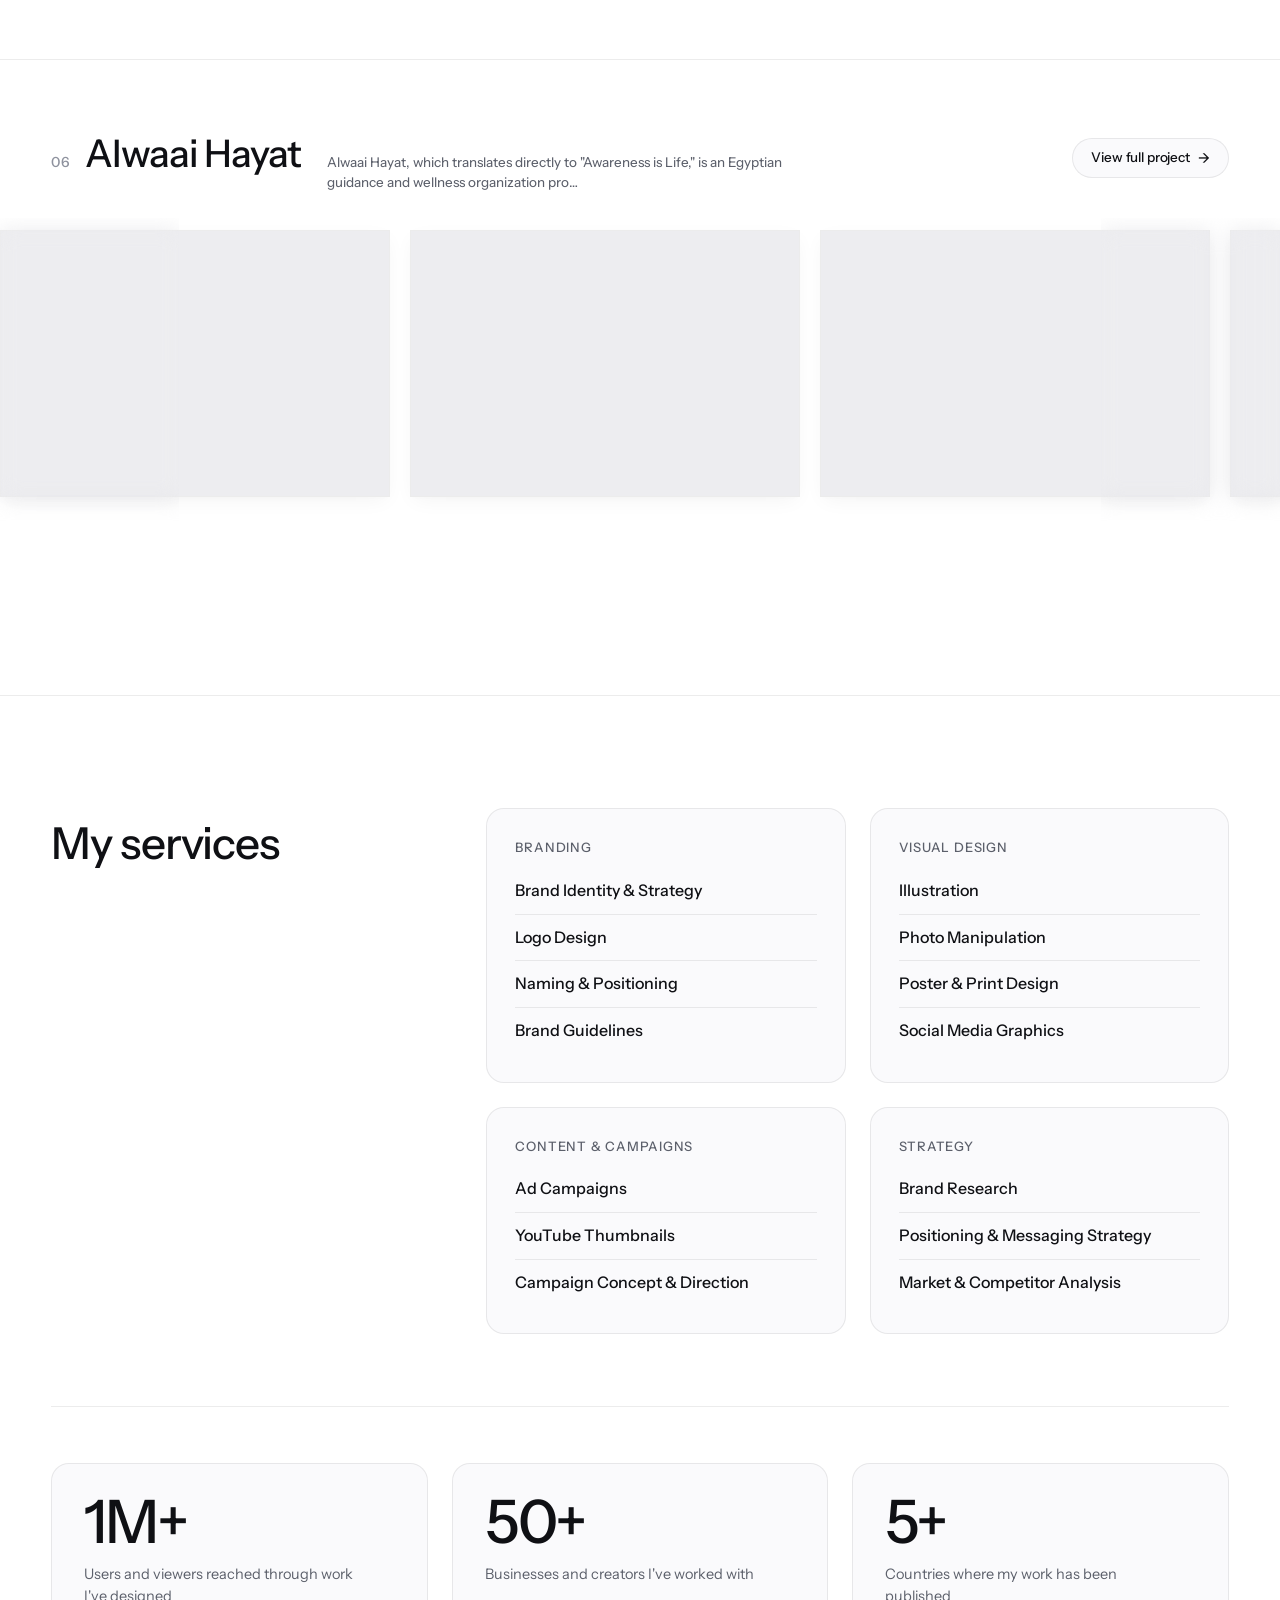
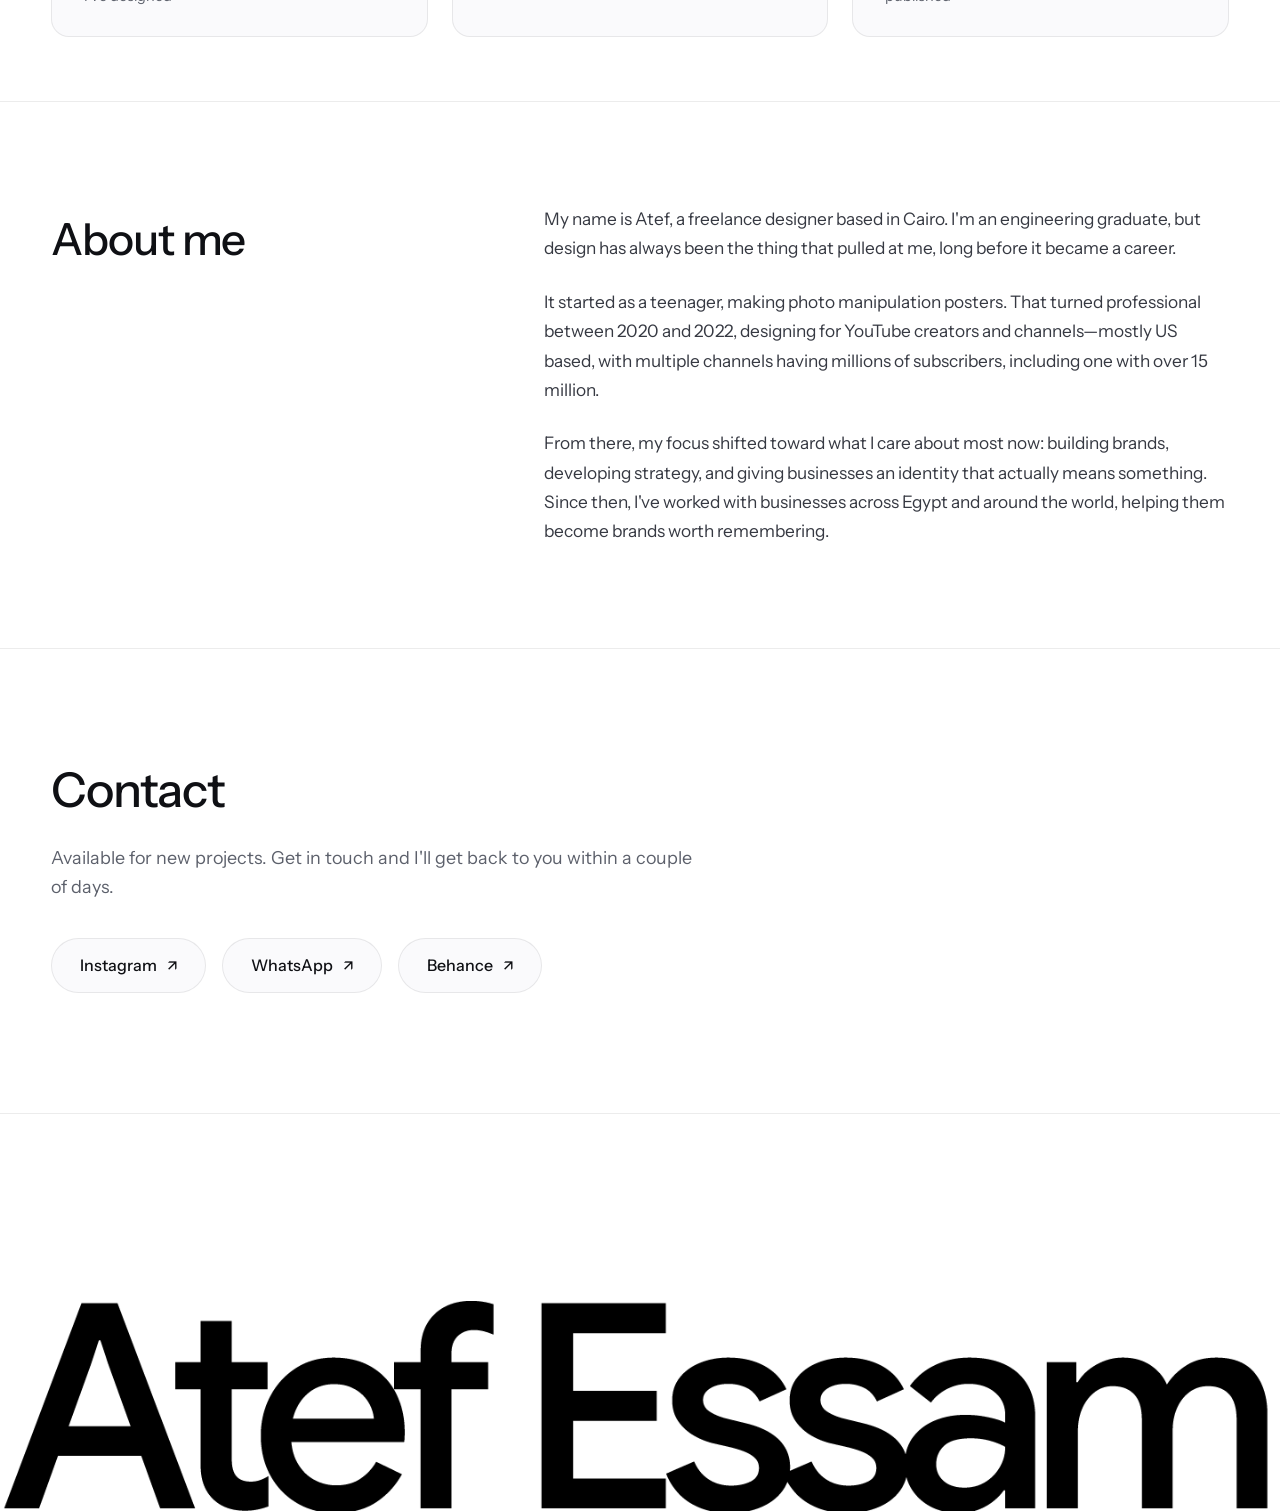
==== commit 6246bdf1: "feat: sharp image corners, minimal project margins, 3-image repeat, and view full project button wit" ====
--- a/index.html
+++ b/index.html
@@ -71,14 +71,6 @@
 <section id="work" class="work">
   <h2 class="section-label"> </h2>
   <div id="work-list"></div>
-</section>
-
-<section id="logos-wordmarks" class="wordmarks-showcase">
-  <div class="wordmarks-container">
-    <div class="wordmarks-card">
-      <img src="assets/logos-wordmarks.png" alt="Logos and Word Marks Collection 2026 by Atef" class="wordmarks-img" loading="lazy" decoding="async">
-    </div>
-  </div>
 </section>
 
 <section id="services" class="services">
--- a/css/style.css
+++ b/css/style.css
@@ -366,16 +366,25 @@
   display: flex;
   align-items: center;
   justify-content: space-between;
-  gap: 16px;
+  gap: clamp(16px, 2.5vw, 36px);
   padding: 0 var(--gutter);
   max-width: var(--max);
   margin: 0 auto clamp(18px, 2.5vw, 26px);
+}
+
+.project-strip__info {
+  display: flex;
+  align-items: baseline;
+  gap: clamp(14px, 2vw, 28px);
+  flex: 1;
+  min-width: 0;
 }
 
 .project-strip__title-wrap {
   display: flex;
   align-items: baseline;
   gap: 14px;
+  flex-shrink: 0;
 }
 
 .project-strip__num {
@@ -384,6 +393,11 @@
   font-weight: 500;
   color: var(--subtle);
   letter-spacing: 0.06em;
+}
+
+.project-strip__title-link {
+  color: inherit;
+  text-decoration: none;
 }
 
 .project-strip__head h3 {
@@ -395,38 +409,84 @@
   transition: color 0.25s var(--ease), transform 0.25s var(--ease);
 }
 
+.project-strip__title-link:hover h3,
 .project-strip__head:hover h3 {
   color: var(--ink);
-  transform: translateX(4px);
-}
-
-.project-strip__hint {
+  transform: translateX(3px);
+}
+
+.project-strip__desc {
+  color: var(--muted);
+  font-size: clamp(13px, 1.05vw, 15px);
+  font-weight: 450;
+  line-height: 1.5;
+  margin: 0;
+  max-width: 56ch;
+  display: -webkit-box;
+  -webkit-line-clamp: 2;
+  -webkit-box-orient: vertical;
+  overflow: hidden;
+  text-overflow: ellipsis;
+}
+
+.project-strip__btn {
   display: inline-flex;
   align-items: center;
   gap: 8px;
-  padding: 6px 14px;
+  padding: 8px 18px;
   background: var(--card-bg);
-  backdrop-filter: blur(10px);
-  -webkit-backdrop-filter: blur(10px);
   border: 1px solid var(--line);
   border-radius: 999px;
-  color: var(--muted);
-  font-size: 13px;
-  font-weight: 500;
+  color: var(--ink);
+  font-family: var(--display);
+  font-weight: 500;
+  font-size: 13.5px;
+  letter-spacing: -0.01em;
   white-space: nowrap;
-}
-
-.project-strip__hint .dot {
-  width: 6px;
-  height: 6px;
-  border-radius: 50%;
-  background: var(--accent);
-  animation: pulse 1.6s ease-in-out infinite;
-}
-
-@keyframes pulse {
-  0%, 100% { opacity: 0.35; transform: scale(0.85); }
-  50% { opacity: 1; transform: scale(1.1); }
+  flex-shrink: 0;
+  transition: all 0.25s var(--ease);
+}
+
+.project-strip__btn:hover {
+  background: var(--ink);
+  color: #FFFFFF;
+  border-color: var(--ink);
+  transform: translateY(-2px);
+  box-shadow: 0 8px 20px -4px rgba(15, 16, 20, 0.16);
+}
+
+.project-strip__btn:active {
+  transform: translateY(0) scale(0.98);
+}
+
+.project-strip__btn-arrow {
+  font-size: 14px;
+  transition: transform 0.25s var(--ease);
+}
+
+.project-strip__btn:hover .project-strip__btn-arrow {
+  transform: translateX(3px);
+}
+
+@media (max-width: 860px) {
+  .project-strip__head {
+    flex-direction: column;
+    align-items: flex-start;
+    gap: 12px;
+  }
+  .project-strip__info {
+    flex-direction: column;
+    align-items: flex-start;
+    gap: 6px;
+    width: 100%;
+  }
+  .project-strip__desc {
+    max-width: 100%;
+  }
+  .project-strip__btn {
+    align-self: flex-start;
+    margin-top: 2px;
+  }
 }
 
 /* Marquee track with edge frosted blur overlays */
@@ -494,7 +554,7 @@
   flex: 0 0 auto;
   width: min(65vw, 390px);
   aspect-ratio: 380 / 260;
-  border-radius: 14px;
+  border-radius: 0;
   overflow: hidden;
   background: var(--paper);
   position: relative;
@@ -518,6 +578,7 @@
   width: 100%;
   height: 100%;
   overflow: hidden;
+  border-radius: 0;
   background: #EDEDF0;
 }
 
@@ -556,6 +617,7 @@
   width: 100%;
   height: 100%;
   object-fit: cover;
+  border-radius: 0;
   opacity: 0;
   filter: blur(22px);
   transform: scale(1.05);
@@ -594,7 +656,7 @@
   backdrop-filter: blur(14px);
   -webkit-backdrop-filter: blur(14px);
   border: 1px solid rgba(255, 255, 255, 0.18);
-  border-radius: 10px;
+  border-radius: 0;
   display: flex;
   align-items: center;
   justify-content: space-between;
@@ -623,48 +685,6 @@
   .frame {
     width: clamp(280px, 62vw, 390px);
   }
-}
-
-/* ---------- Logos & Word Marks Section ---------- */
-
-.wordmarks-showcase {
-  max-width: var(--max);
-  margin: 0 auto;
-  padding: clamp(36px, 5.5vw, 64px) var(--gutter) clamp(48px, 7vw, 80px);
-  border-top: 1px solid var(--line);
-}
-
-.wordmarks-container {
-  width: 100%;
-}
-
-.wordmarks-card {
-  position: relative;
-  background: var(--paper);
-  border: 1px solid var(--line);
-  border-radius: 14px;
-  padding: clamp(28px, 4.5vw, 56px) clamp(20px, 4vw, 48px);
-  box-shadow: 0 4px 18px -4px rgba(15, 16, 20, 0.04);
-  display: flex;
-  align-items: center;
-  justify-content: center;
-  overflow: hidden;
-  transition: border-color 0.35s var(--ease), box-shadow 0.35s var(--ease), transform 0.35s var(--ease);
-}
-
-.wordmarks-card:hover {
-  border-color: rgba(15, 16, 20, 0.16);
-  box-shadow: 0 16px 36px -8px rgba(15, 16, 20, 0.08);
-  transform: translateY(-2px);
-}
-
-.wordmarks-img {
-  width: 100%;
-  max-width: 1080px;
-  height: auto;
-  display: block;
-  object-fit: contain;
-  margin: 0 auto;
 }
 
 /* ---------- Services Section ---------- */
@@ -1025,15 +1045,15 @@
 }
 
 .row {
-  margin-bottom: clamp(20px, 3vw, 36px);
+  margin-bottom: 4px;
 }
 
 .row .frame__img-wrap {
   position: relative;
   overflow: hidden;
-  border-radius: 14px;
+  border-radius: 0;
   border: 1px solid var(--line);
-  box-shadow: 0 8px 24px -6px rgba(15, 16, 20, 0.06);
+  box-shadow: none;
   background: #EDEDF0;
 }
 
@@ -1069,6 +1089,7 @@
   z-index: 2;
   width: 100%;
   display: block;
+  border-radius: 0;
   transition: opacity 0.75s var(--ease), filter 0.8s var(--ease), transform 0.75s var(--ease);
   opacity: 0;
   filter: blur(22px);
@@ -1081,6 +1102,7 @@
   width: 100%;
   height: 100%;
   object-fit: cover;
+  border-radius: 0;
 }
 
 .row img.visible,
@@ -1100,13 +1122,13 @@
 .row--pair {
   display: grid;
   grid-template-columns: 1fr 1fr;
-  gap: clamp(10px, 2.5vw, 32px);
+  gap: 4px;
 }
 
 @media (max-width: 700px) {
   .row--pair {
     grid-template-columns: 1fr 1fr;
-    gap: clamp(10px, 2.5vw, 20px);
+    gap: 4px;
   }
 }
 
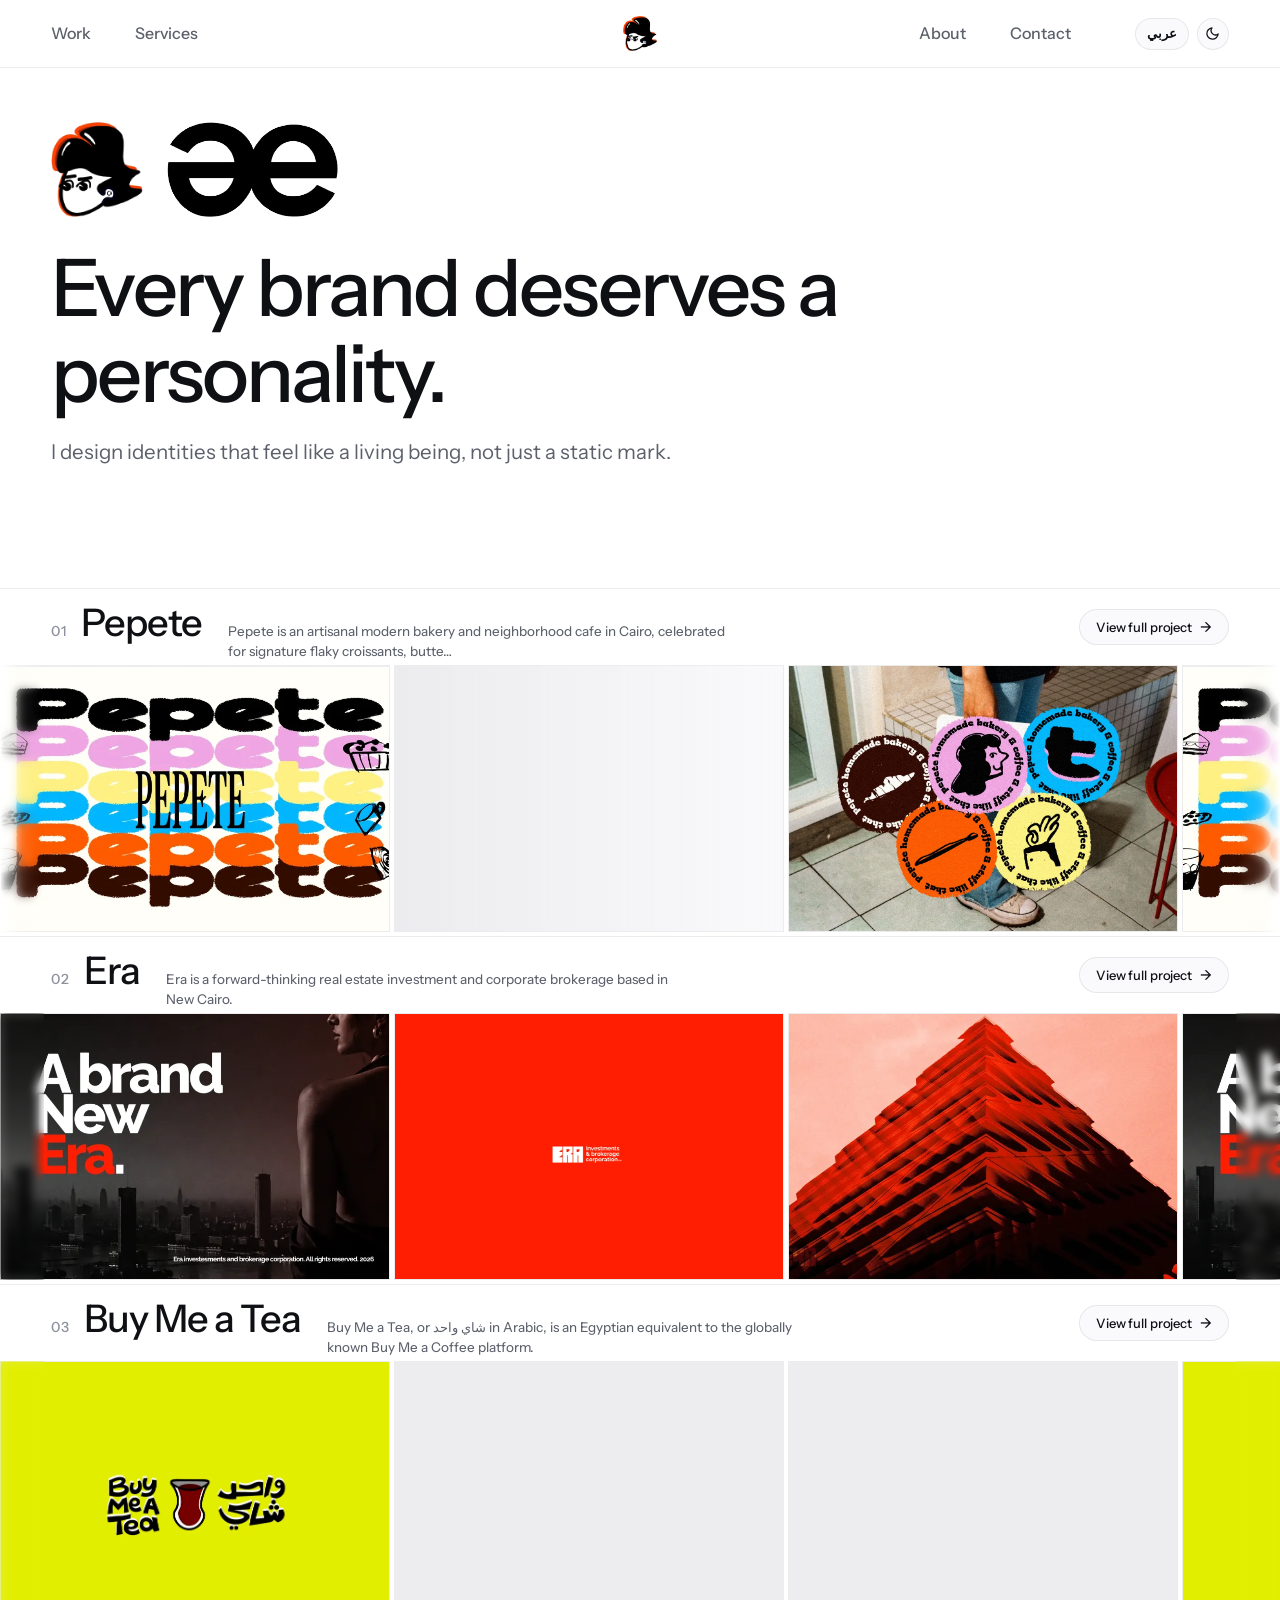
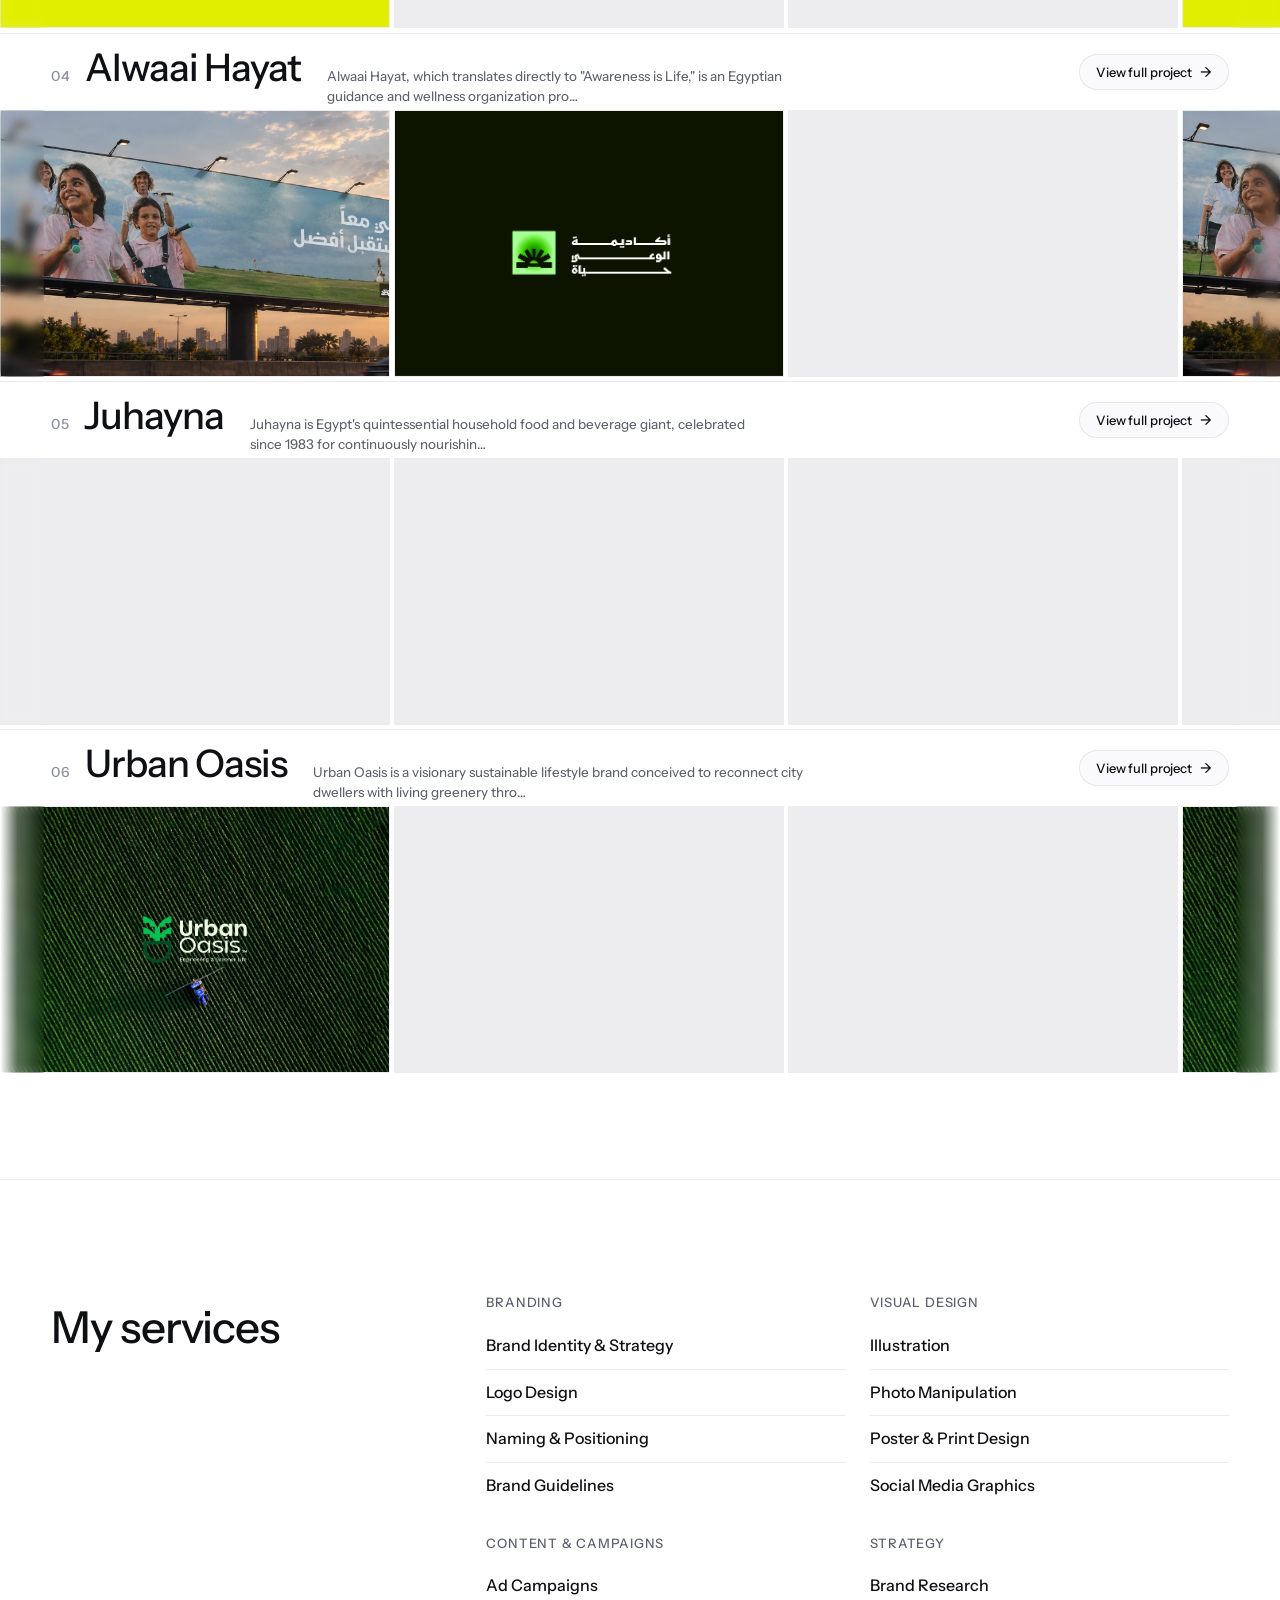
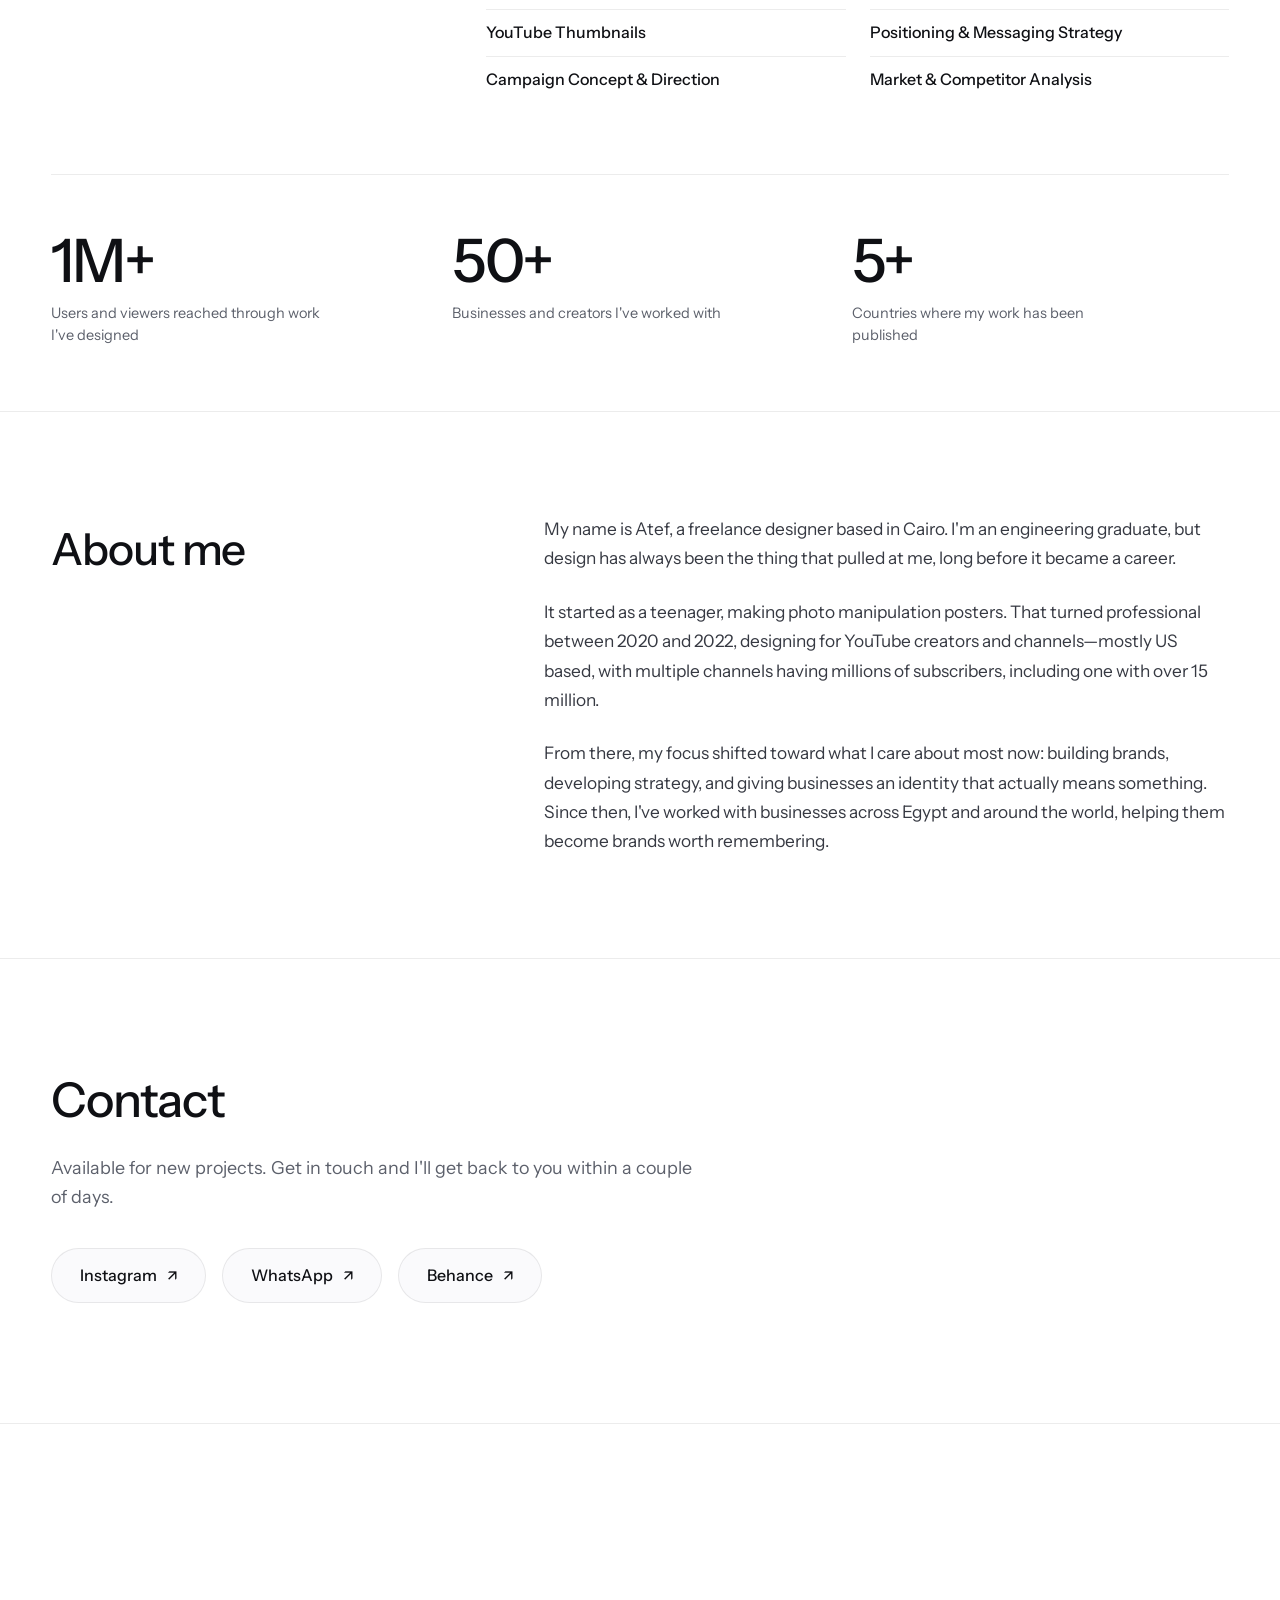
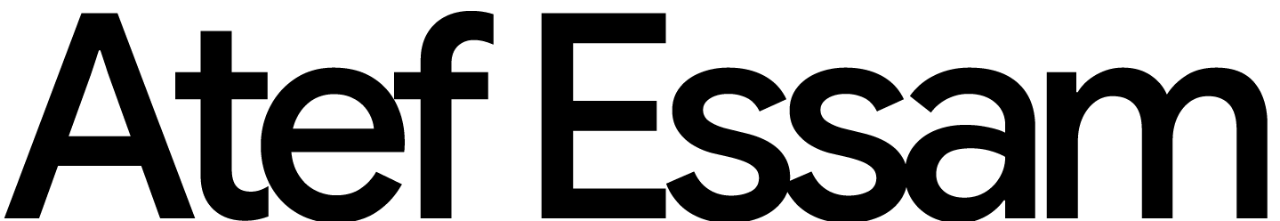
==== commit 575198a9: "Add animated dark mode, Arabic localization, carousel optimizations, and theme logos" ====
--- a/index.html
+++ b/index.html
@@ -49,8 +49,8 @@
 
 <header class="topbar">
   <nav class="topnav topnav--left">
-    <a href="#work">Work</a>
-    <a href="#services">Services</a>
+    <a href="#work" data-i18n="nav_work">Work</a>
+    <a href="#services" data-i18n="nav_services">Services</a>
   </nav>
 
   <a class="logo" id="logo-link" href="index.html">
@@ -58,14 +58,33 @@
   </a>
 
   <nav class="topnav topnav--right">
-    <a href="#about">About</a>
-    <a href="#contact">Contact</a>
+    <a href="#about" data-i18n="nav_about">About</a>
+    <a href="#contact" data-i18n="nav_contact">Contact</a>
+    <div class="nav-actions">
+      <button id="lang-toggle" class="nav-btn nav-btn--lang" aria-label="التحويل إلى العربية">عربي</button>
+      <button id="theme-toggle" class="nav-btn nav-btn--theme" aria-label="Toggle dark mode">
+        <svg class="theme-icon theme-icon--sun" width="16" height="16" viewBox="0 0 24 24" fill="none" stroke="currentColor" stroke-width="2" stroke-linecap="round" stroke-linejoin="round">
+          <circle cx="12" cy="12" r="5"></circle>
+          <line x1="12" y1="1" x2="12" y2="3"></line>
+          <line x1="12" y1="21" x2="12" y2="23"></line>
+          <line x1="4.22" y1="4.22" x2="5.64" y2="5.64"></line>
+          <line x1="18.36" y1="18.36" x2="19.78" y2="19.78"></line>
+          <line x1="1" y1="12" x2="3" y2="12"></line>
+          <line x1="21" y1="12" x2="23" y2="12"></line>
+          <line x1="4.22" y1="19.78" x2="5.64" y2="18.36"></line>
+          <line x1="18.36" y1="5.64" x2="19.78" y2="4.22"></line>
+        </svg>
+        <svg class="theme-icon theme-icon--moon" width="15" height="15" viewBox="0 0 24 24" fill="none" stroke="currentColor" stroke-width="2" stroke-linecap="round" stroke-linejoin="round">
+          <path d="M21 12.79A9 9 0 1 1 11.21 3 7 7 0 0 0 21 12.79z"></path>
+        </svg>
+      </button>
+    </div>
   </nav>
 </header>
 <section class="hero">
   <div class="hero-images"><img src="assets/logo.png" class="hero-img" alt="Logo" loading="eager" fetchpriority="high" width="225" height="232"><img src="assets/Title.png" class="hero-img" alt="Title" loading="eager" fetchpriority="high" width="329" height="183"></div>
-  <h1>Every brand deserves a personality.</h1>
-  <p>I design identities that feel like a living being, not just a static mark.</p>
+  <h1 data-i18n="hero_h1">Every brand deserves a personality.</h1>
+  <p data-i18n="hero_p">I design identities that feel like a living being, not just a static mark.</p>
 </section>
 
 <section id="work" class="work">
@@ -75,40 +94,40 @@
 
 <section id="services" class="services">
   <div class="services-grid">
-    <h2>My services</h2>
+    <h2 data-i18n="services_h2">My services</h2>
     <div class="services-categories">
       <div class="services-col">
-        <h4>Branding</h4>
+        <h4 data-i18n="cat_branding">Branding</h4>
         <ul>
-          <li>Brand Identity &amp; Strategy</li>
-          <li>Logo Design</li>
-          <li>Naming &amp; Positioning</li>
-          <li>Brand Guidelines</li>
+          <li data-i18n="cat_branding_1">Brand Identity &amp; Strategy</li>
+          <li data-i18n="cat_branding_2">Logo Design</li>
+          <li data-i18n="cat_branding_3">Naming &amp; Positioning</li>
+          <li data-i18n="cat_branding_4">Brand Guidelines</li>
         </ul>
       </div>
       <div class="services-col">
-        <h4>Visual Design</h4>
+        <h4 data-i18n="cat_visual">Visual Design</h4>
         <ul>
-          <li>Illustration</li>
-          <li>Photo Manipulation</li>
-          <li>Poster &amp; Print Design</li>
-          <li>Social Media Graphics</li>
+          <li data-i18n="cat_visual_1">Illustration</li>
+          <li data-i18n="cat_visual_2">Photo Manipulation</li>
+          <li data-i18n="cat_visual_3">Poster &amp; Print Design</li>
+          <li data-i18n="cat_visual_4">Social Media Graphics</li>
         </ul>
       </div>
       <div class="services-col">
-        <h4>Content &amp; Campaigns</h4>
+        <h4 data-i18n="cat_content">Content &amp; Campaigns</h4>
         <ul>
-          <li>Ad Campaigns</li>
-          <li>YouTube Thumbnails</li>
-          <li>Campaign Concept &amp; Direction</li>
+          <li data-i18n="cat_content_1">Ad Campaigns</li>
+          <li data-i18n="cat_content_2">YouTube Thumbnails</li>
+          <li data-i18n="cat_content_3">Campaign Concept &amp; Direction</li>
         </ul>
       </div>
       <div class="services-col">
-        <h4>Strategy</h4>
+        <h4 data-i18n="cat_strategy">Strategy</h4>
         <ul>
-          <li>Brand Research</li>
-          <li>Positioning &amp; Messaging Strategy</li>
-          <li>Market &amp; Competitor Analysis</li>
+          <li data-i18n="cat_strategy_1">Brand Research</li>
+          <li data-i18n="cat_strategy_2">Positioning &amp; Messaging Strategy</li>
+          <li data-i18n="cat_strategy_3">Market &amp; Competitor Analysis</li>
         </ul>
       </div>
     </div>
@@ -116,45 +135,45 @@
 
   <div class="services-stats">
     <div class="stat">
-      <div class="stat-number">1M+</div>
-      <p>Users and viewers reached through work I've designed</p>
+      <div class="stat-number" data-i18n="stat_1_num">1M+</div>
+      <p data-i18n="stat_1_desc">Users and viewers reached through work I've designed</p>
     </div>
     <div class="stat">
-      <div class="stat-number">50+</div>
-      <p>Businesses and creators I've worked with</p>
+      <div class="stat-number" data-i18n="stat_2_num">50+</div>
+      <p data-i18n="stat_2_desc">Businesses and creators I've worked with</p>
     </div>
     <div class="stat">
-      <div class="stat-number">5+</div>
-      <p>Countries where my work has been published</p>
+      <div class="stat-number" data-i18n="stat_3_num">5+</div>
+      <p data-i18n="stat_3_desc">Countries where my work has been published</p>
     </div>
   </div>
 </section> 
 
 <section id="about" class="about">
   <div class="about-grid">
-    <h2>About me</h2>
+    <h2 data-i18n="about_h2">About me</h2>
     <div class="about-content">
-      <p>My name is Atef, a freelance designer based in Cairo. I'm an engineering graduate, but design has always been the thing that pulled at me, long before it became a career.</p>
-      <p>It started as a teenager, making photo manipulation posters. That turned professional between 2020 and 2022, designing for YouTube creators and channels—mostly US based, with multiple channels having millions of subscribers, including one with over 15 million.</p>
-      <p>From there, my focus shifted toward what I care about most now: building brands, developing strategy, and giving businesses an identity that actually means something. Since then, I've worked with businesses across Egypt and around the world, helping them become brands worth remembering.</p>
+      <p data-i18n="about_p1">My name is Atef, a freelance designer based in Cairo. I'm an engineering graduate, but design has always been the thing that pulled at me, long before it became a career.</p>
+      <p data-i18n="about_p2">It started as a teenager, making photo manipulation posters. That turned professional between 2020 and 2022, designing for YouTube creators and channels—mostly US based, with multiple channels having millions of subscribers, including one with over 15 million.</p>
+      <p data-i18n="about_p3">From there, my focus shifted toward what I care about most now: building brands, developing strategy, and giving businesses an identity that actually means something. Since then, I've worked with businesses across Egypt and around the world, helping them become brands worth remembering.</p>
     </div>
   </div>
 </section>
 
 <section id="contact" class="contact">
-  <h2>Contact</h2>
-  <p>Available for new projects. Get in touch and I'll get back to you within a couple of days.</p>
+  <h2 data-i18n="contact_h2">Contact</h2>
+  <p data-i18n="contact_p">Available for new projects. Get in touch and I'll get back to you within a couple of days.</p>
   <div class="contact-links">
     <a href="https://www.instagram.com/atefelboghdadyy/" target="_blank" rel="noopener" class="contact-btn">
-      <span>Instagram</span>
+      <span data-i18n="contact_ig">Instagram</span>
       <span class="contact-btn__arrow">↗</span>
     </a>
     <a href="https://wa.me/qr/Y4GOS5W5X76QM1" target="_blank" rel="noopener" class="contact-btn">
-      <span>WhatsApp</span>
+      <span data-i18n="contact_wa">WhatsApp</span>
       <span class="contact-btn__arrow">↗</span>
     </a>
     <a href="https://www.behance.net/atefelboghdady" target="_blank" rel="noopener" class="contact-btn">
-      <span>Behance</span>
+      <span data-i18n="contact_be">Behance</span>
       <span class="contact-btn__arrow">↗</span>
     </a>
   </div>
@@ -164,6 +183,7 @@
   <img src="assets/footer-01.png" alt="" class="footer-img">
 </footer>
 
+<script src="js/theme-lang.js"></script>
 <script src="js/data.js"></script>
 <script src="js/main.js"></script>
 </body>
--- a/css/style.css
+++ b/css/style.css
@@ -1,4 +1,4 @@
-@import url('https://fonts.googleapis.com/css2?family=Instrument+Sans:ital,wght@0,400;0,500;1,400;1,500&display=swap');
+@import url('https://fonts.googleapis.com/css2?family=IBM+Plex+Sans+Arabic:wght@400;500;600;700&family=Instrument+Sans:ital,wght@0,400;0,500;1,400;1,500&display=swap');
 
 :root {
   --bg: #FFFFFF;
@@ -15,17 +15,35 @@
   --display: 'Instrument Sans', -apple-system, BlinkMacSystemFont, sans-serif;
   --body: 'Instrument Sans', -apple-system, BlinkMacSystemFont, sans-serif;
   --mono: 'Instrument Sans', -apple-system, BlinkMacSystemFont, sans-serif;
+  --font-ar: 'IBM Plex Sans Arabic', -apple-system, BlinkMacSystemFont, sans-serif;
   --gutter: clamp(20px, 4vw, 56px);
   --max: 1400px;
   --ease: cubic-bezier(0.16, 1, 0.3, 1);
   --ease-out: cubic-bezier(0.25, 0.8, 0.25, 1);
 }
 
+[data-theme="dark"] {
+  --bg: #0C0D10;
+  --paper: #121318;
+  --card-bg: #161820;
+  --ink: #F3F4F6;
+  --muted: #9CA3AF;
+  --subtle: #6B7280;
+  --line: rgba(243, 244, 246, 0.1);
+  --line-strong: rgba(243, 244, 246, 0.2);
+  --accent: #FFFFFF;
+}
+
 * { box-sizing: border-box; }
 
 html {
   scroll-behavior: smooth;
   scroll-padding-top: 80px;
+  transition: background-color 0.35s var(--ease), color 0.35s var(--ease);
+}
+
+body {
+  transition: background-color 0.35s var(--ease), color 0.35s var(--ease);
 }
 
 body {
@@ -190,20 +208,114 @@
   transform-origin: left;
 }
 
+.nav-actions {
+  display: inline-flex;
+  align-items: center;
+  gap: 8px;
+  margin-left: clamp(8px, 1.8vw, 20px);
+}
+
+html[dir="rtl"] .nav-actions {
+  margin-left: 0;
+  margin-right: clamp(8px, 1.8vw, 20px);
+}
+
+.nav-btn {
+  display: inline-flex;
+  align-items: center;
+  justify-content: center;
+  height: 32px;
+  border-radius: 999px;
+  background: var(--card-bg);
+  border: 1px solid var(--line);
+  color: var(--ink);
+  cursor: pointer;
+  padding: 0 11px;
+  font-family: inherit;
+  font-size: 13px;
+  font-weight: 600;
+  line-height: 1;
+  transition: all 0.25s var(--ease);
+  user-select: none;
+  -webkit-user-select: none;
+}
+
+.nav-btn:hover {
+  border-color: var(--line-strong);
+  transform: translateY(-1px);
+}
+
+.nav-btn:active {
+  transform: scale(0.95);
+}
+
+.nav-btn--theme {
+  width: 32px;
+  padding: 0;
+  position: relative;
+  overflow: hidden;
+}
+
+.theme-icon {
+  position: absolute;
+  transition: transform 0.45s cubic-bezier(0.34, 1.56, 0.64, 1), opacity 0.3s var(--ease);
+}
+
+.theme-icon--sun {
+  opacity: 0;
+  transform: rotate(90deg) scale(0.5);
+}
+
+.theme-icon--moon {
+  opacity: 1;
+  transform: rotate(0deg) scale(1);
+}
+
+[data-theme="dark"] .theme-icon--sun {
+  opacity: 1;
+  transform: rotate(0deg) scale(1);
+}
+
+[data-theme="dark"] .theme-icon--moon {
+  opacity: 0;
+  transform: rotate(-90deg) scale(0.5);
+}
+
 @media (max-width: 680px) {
   body {
-    padding-top: 66px;
+    padding-top: 62px;
   }
   .topbar {
-    height: 60px;
-    padding: 0 clamp(14px, 4vw, 24px);
+    height: 58px;
+    padding: 0 clamp(8px, 2.5vw, 16px);
   }
   .topnav {
-    gap: 16px;
-    font-size: 14.5px;
+    gap: clamp(6px, 2vw, 12px);
+    font-size: clamp(12.5px, 3.2vw, 14px);
+  }
+  .nav-actions {
+    gap: 4px;
+    margin-left: 2px;
+  }
+  html[dir="rtl"] .nav-actions {
+    margin-left: 0;
+    margin-right: 2px;
+  }
+  .nav-btn {
+    height: 28px;
+    padding: 0 8px;
+    font-size: 11.5px;
+  }
+  .nav-btn--theme {
+    width: 28px;
+    padding: 0;
+  }
+  .theme-icon {
+    width: 15px;
+    height: 15px;
   }
   .logo img, .logo-secondary {
-    height: 30px;
+    height: 28px;
   }
 }
 
@@ -213,6 +325,35 @@
   padding: var(--hero-top-gap) var(--gutter) clamp(48px, 8vw, 96px);
   max-width: var(--max);
   margin: 0 auto;
+}
+
+@media (max-width: 600px) {
+  .hero {
+    padding-top: clamp(24px, 5vw, 36px);
+    padding-bottom: clamp(32px, 6vw, 48px);
+  }
+  .hero-status {
+    margin-bottom: 16px;
+    font-size: 12.5px;
+  }
+  .hero-images {
+    gap: 12px;
+    margin-bottom: 16px;
+  }
+  .hero-img {
+    height: clamp(44px, 12vw, 64px);
+  }
+  .hero h1 {
+    font-size: clamp(32px, 8.5vw, 46px);
+    line-height: 1.12;
+    margin-bottom: 14px;
+    max-width: 100%;
+  }
+  .hero p {
+    font-size: 16px;
+    line-height: 1.55;
+    max-width: 100%;
+  }
 }
 
 .hero-status {
@@ -348,7 +489,7 @@
 .project-strip {
   position: relative;
   border-top: 1px solid var(--line);
-  padding: clamp(36px, 5.5vw, 64px) 0 clamp(44px, 6.5vw, 72px);
+  padding: 4px 0;
   opacity: 0;
   filter: blur(12px);
   transform: translateY(28px);
@@ -366,10 +507,10 @@
   display: flex;
   align-items: center;
   justify-content: space-between;
-  gap: clamp(16px, 2.5vw, 36px);
+  gap: clamp(14px, 2vw, 36px);
   padding: 0 var(--gutter);
   max-width: var(--max);
-  margin: 0 auto clamp(18px, 2.5vw, 26px);
+  margin: 0 auto 4px;
 }
 
 .project-strip__info {
@@ -403,7 +544,7 @@
 .project-strip__head h3 {
   font-family: var(--display);
   font-weight: 500;
-  font-size: clamp(26px, 3.4vw, 38px);
+  font-size: clamp(24px, 3.2vw, 38px);
   margin: 0;
   letter-spacing: -0.025em;
   transition: color 0.25s var(--ease), transform 0.25s var(--ease);
@@ -433,14 +574,14 @@
   display: inline-flex;
   align-items: center;
   gap: 8px;
-  padding: 8px 18px;
+  padding: 6px 16px;
   background: var(--card-bg);
   border: 1px solid var(--line);
   border-radius: 999px;
   color: var(--ink);
   font-family: var(--display);
   font-weight: 500;
-  font-size: 13.5px;
+  font-size: 13px;
   letter-spacing: -0.01em;
   white-space: nowrap;
   flex-shrink: 0;
@@ -472,12 +613,13 @@
   .project-strip__head {
     flex-direction: column;
     align-items: flex-start;
-    gap: 12px;
+    gap: 6px;
+    margin: 0 auto 4px;
   }
   .project-strip__info {
     flex-direction: column;
     align-items: flex-start;
-    gap: 6px;
+    gap: 4px;
     width: 100%;
   }
   .project-strip__desc {
@@ -493,43 +635,53 @@
 .project-strip__track {
   position: relative;
   overflow: hidden;
-  padding: 12px 0 24px;
-}
-
-/* Frosted glass edge vignettes */
+  padding: 0;
+  direction: ltr;
+}
+
+/* Subtle edge vignettes with reduced opacity and size */
 .project-strip__track::before,
 .project-strip__track::after {
   content: '';
   position: absolute;
   top: 0;
   bottom: 0;
-  width: clamp(50px, 14vw, 180px);
+  width: clamp(18px, 4vw, 44px);
   z-index: 3;
   pointer-events: none;
 }
 
 .project-strip__track::before {
   left: 0;
-  background: linear-gradient(to right, #FFFFFF 25%, rgba(255, 255, 255, 0.75) 65%, transparent 100%);
+  background: linear-gradient(to right, var(--bg) 0%, rgba(255, 255, 255, 0.28) 40%, transparent 100%);
   mask-image: linear-gradient(to right, black, transparent);
   -webkit-mask-image: linear-gradient(to right, black, transparent);
-  backdrop-filter: blur(10px);
-  -webkit-backdrop-filter: blur(10px);
+  backdrop-filter: blur(4px);
+  -webkit-backdrop-filter: blur(4px);
 }
 
 .project-strip__track::after {
   right: 0;
-  background: linear-gradient(to left, #FFFFFF 25%, rgba(255, 255, 255, 0.75) 65%, transparent 100%);
+  background: linear-gradient(to left, var(--bg) 0%, rgba(255, 255, 255, 0.28) 40%, transparent 100%);
   mask-image: linear-gradient(to left, black, transparent);
   -webkit-mask-image: linear-gradient(to left, black, transparent);
-  backdrop-filter: blur(10px);
-  -webkit-backdrop-filter: blur(10px);
+  backdrop-filter: blur(4px);
+  -webkit-backdrop-filter: blur(4px);
+}
+
+[data-theme="dark"] .project-strip__track::before {
+  background: linear-gradient(to right, var(--bg) 0%, rgba(12, 13, 16, 0.35) 40%, transparent 100%);
+}
+
+[data-theme="dark"] .project-strip__track::after {
+  background: linear-gradient(to left, var(--bg) 0%, rgba(12, 13, 16, 0.35) 40%, transparent 100%);
 }
 
 .project-strip__marquee {
   display: flex;
-  gap: 20px;
+  gap: 4px;
   width: max-content;
+  direction: ltr;
   animation: marquee linear infinite;
   animation-play-state: paused;
   will-change: transform;
@@ -559,14 +711,13 @@
   background: var(--paper);
   position: relative;
   border: 1px solid var(--line);
-  box-shadow: 0 6px 20px -4px rgba(15, 16, 20, 0.05), 0 2px 6px -1px rgba(15, 16, 20, 0.02);
-  transition: box-shadow 0.4s var(--ease), transform 0.4s var(--ease), border-color 0.4s var(--ease);
+  box-shadow: none;
+  transition: transform 0.4s var(--ease), border-color 0.4s var(--ease);
 }
 
 .frame:hover {
-  border-color: rgba(15, 16, 20, 0.14);
-  box-shadow: 0 24px 48px -12px rgba(15, 16, 20, 0.18), 0 8px 16px -4px rgba(15, 16, 20, 0.08);
-  transform: translateY(-8px) scale(1.02);
+  border-color: rgba(15, 16, 20, 0.18);
+  transform: translateY(-4px);
 }
 
 .frame:active {
@@ -718,17 +869,17 @@
 }
 
 .services-col {
-  background: var(--card-bg);
-  border: 1px solid var(--line);
-  border-radius: 18px;
-  padding: 28px;
-  transition: border-color 0.3s var(--ease), transform 0.3s var(--ease), box-shadow 0.3s var(--ease);
+  background: transparent;
+  border: none;
+  border-radius: 0;
+  padding: 0;
+  box-shadow: none;
 }
 
 .services-col:hover {
-  border-color: rgba(15, 16, 20, 0.16);
-  transform: translateY(-4px);
-  box-shadow: 0 16px 32px -8px rgba(15, 16, 20, 0.06);
+  border-color: transparent;
+  transform: none;
+  box-shadow: none;
 }
 
 .services-col h4 {
@@ -778,17 +929,15 @@
 }
 
 .stat {
-  background: var(--card-bg);
-  border: 1px solid var(--line);
-  border-radius: 18px;
-  padding: 28px 32px;
-  transition: transform 0.3s var(--ease), border-color 0.3s var(--ease), box-shadow 0.3s var(--ease);
+  background: transparent;
+  border: none;
+  border-radius: 0;
+  padding: 0;
+  transition: transform 0.3s var(--ease);
 }
 
 .stat:hover {
-  transform: translateY(-4px);
-  border-color: rgba(15, 16, 20, 0.16);
-  box-shadow: 0 16px 32px -8px rgba(15, 16, 20, 0.06);
+  transform: translateY(-2px);
 }
 
 .stat-number {
@@ -809,18 +958,50 @@
   max-width: 28ch;
 }
 
-@media (max-width: 760px) {
+@media (max-width: 768px) {
+  .services {
+    padding: clamp(40px, 8vw, 64px) var(--gutter) clamp(32px, 6vw, 48px);
+  }
   .services-grid {
-    grid-template-columns: minmax(110px, 1fr) 2fr;
+    grid-template-columns: 1fr;
     gap: 24px;
   }
+  .services h2 {
+    font-size: clamp(28px, 7vw, 36px);
+  }
   .services-categories {
-    grid-template-columns: repeat(2, 1fr);
-    gap: 20px 16px;
+    grid-template-columns: 1fr;
+    gap: 28px;
+  }
+  .services-col {
+    padding: 0;
+    border: none;
+    border-radius: 0;
+    background: transparent;
   }
   .services-stats {
-    grid-template-columns: repeat(3, 1fr);
+    grid-template-columns: 1fr;
     gap: 12px;
+    margin-top: 36px;
+    padding-top: 28px;
+  }
+  .stat {
+    padding: 0;
+    border-radius: 0;
+  }
+  .stat-number {
+    font-size: clamp(32px, 9vw, 44px);
+    margin-bottom: 6px;
+  }
+  .stat p {
+    font-size: 14px;
+    max-width: 100%;
+  }
+}
+
+@media (min-width: 580px) and (max-width: 768px) {
+  .services-categories {
+    grid-template-columns: 1fr 1fr;
   }
 }
 
@@ -859,10 +1040,22 @@
   margin-bottom: 0;
 }
 
-@media (max-width: 760px) {
+@media (max-width: 768px) {
+  .about {
+    padding: clamp(40px, 8vw, 64px) var(--gutter);
+  }
   .about-grid {
-    grid-template-columns: minmax(100px, 1fr) 2fr;
-    gap: 24px;
+    grid-template-columns: 1fr;
+    gap: 16px;
+  }
+  .about h2 {
+    font-size: clamp(28px, 7vw, 36px);
+    margin-bottom: 0;
+  }
+  .about-content p {
+    font-size: 16px;
+    line-height: 1.65;
+    margin-bottom: 18px;
   }
 }
 
@@ -896,6 +1089,26 @@
   flex-wrap: wrap;
   gap: 16px;
   margin-top: 36px;
+}
+
+@media (max-width: 640px) {
+  .contact {
+    padding: clamp(40px, 8vw, 64px) var(--gutter) clamp(48px, 9vw, 72px);
+  }
+  .contact h2 {
+    font-size: clamp(28px, 7vw, 36px);
+  }
+  .contact p {
+    font-size: 16px;
+  }
+  .contact-links {
+    gap: 10px;
+    margin-top: 24px;
+  }
+  .contact-btn {
+    padding: 11px 20px;
+    font-size: 14.5px;
+  }
 }
 
 .contact-btn {
@@ -994,10 +1207,21 @@
   margin: clamp(24px, 4vw, 48px) 0 clamp(32px, 5vw, 56px);
 }
 
-@media (max-width: 760px) {
+@media (max-width: 680px) {
+  .project-hero {
+    padding: clamp(20px, 4vw, 32px) var(--gutter) clamp(16px, 3vw, 24px);
+  }
+  .project-hero h1 {
+    font-size: clamp(32px, 8.5vw, 46px);
+    max-width: 100%;
+  }
+  .back-link {
+    margin-bottom: 20px;
+  }
   .project-hero__text {
-    grid-template-columns: 1fr 1fr;
-    gap: clamp(14px, 3.5vw, 28px);
+    grid-template-columns: 1fr;
+    gap: 22px;
+    margin: clamp(20px, 4vw, 32px) 0 clamp(24px, 4.5vw, 36px);
   }
 }
 
@@ -1083,6 +1307,14 @@
   aspect-ratio: 1 / 1;
 }
 
+.row--large .frame__img-wrap {
+  min-height: clamp(200px, 45vw, 540px);
+}
+
+.row--large .frame__img-wrap.is-loaded {
+  min-height: 0;
+}
+
 .row img,
 .row video {
   position: relative;
@@ -1106,7 +1338,9 @@
 }
 
 .row img.visible,
-.row video.visible {
+.row video.visible,
+.row img.is-loaded,
+.row video.is-loaded {
   opacity: 1;
   filter: none !important;
   transform: translateY(0) scale(1);
@@ -1115,7 +1349,9 @@
 }
 
 .row .frame__img-wrap:hover img.visible,
-.row .frame__img-wrap:hover video.visible {
+.row .frame__img-wrap:hover video.visible,
+.row .frame__img-wrap:hover img.is-loaded,
+.row .frame__img-wrap:hover video.is-loaded {
   transform: scale(1.04);
 }
 
@@ -1162,6 +1398,187 @@
   box-shadow: 0 12px 24px -6px rgba(15, 16, 20, 0.2);
 }
 
+/* ---------- Dark Theme Specifics ---------- */
+
+[data-theme="dark"] .topbar {
+  background: rgba(12, 13, 16, 0.88);
+}
+
+[data-theme="dark"] .loading-screen {
+  background: rgba(12, 13, 16, 0.92);
+}
+
+[data-theme="dark"] .site-footer {
+  background: #0C0D10;
+}
+
+[data-theme="dark"] .contact-btn {
+  background: var(--card-bg);
+  color: var(--ink);
+  border-color: var(--line);
+}
+
+[data-theme="dark"] .contact-btn:hover {
+  background: #FFFFFF;
+  color: #0C0D10;
+  border-color: #FFFFFF;
+}
+
+[data-theme="dark"] .project-nav a {
+  background: var(--card-bg);
+  color: var(--ink);
+  border-color: var(--line);
+}
+
+[data-theme="dark"] .project-nav a:hover {
+  background: #FFFFFF;
+  color: #0C0D10;
+  border-color: #FFFFFF;
+}
+
+[data-theme="dark"] .back-link {
+  background: var(--card-bg);
+  color: var(--muted);
+  border-color: var(--line);
+}
+
+[data-theme="dark"] .back-link:hover {
+  color: var(--ink);
+  border-color: var(--line-strong);
+}
+
+[data-theme="dark"] .stat {
+  background: transparent;
+  border: none;
+}
+
+/* Dark mode logo overrides: turn black elements into white */
+[data-theme="dark"] .hero-img[src*="Title.png"],
+[data-theme="dark"] img[src*="Title.png"] {
+  filter: brightness(0) invert(1);
+}
+
+[data-theme="dark"] .footer-img,
+[data-theme="dark"] img[src*="footer-01.png"] {
+  filter: brightness(0) invert(1);
+}
+
+[data-theme="dark"] .logo img,
+[data-theme="dark"] .loading-logo,
+[data-theme="dark"] .hero-img[src*="logo.png"],
+[data-theme="dark"] .hero-img[src*="logo-dark.png"] {
+  content: url('../assets/logo-dark.png');
+}
+
+[data-theme="dark"] .hero-status {
+  background: var(--card-bg);
+  border-color: var(--line);
+}
+
+[data-theme="dark"] .about-content p {
+  color: #D1D5DB;
+}
+
+[data-theme="dark"] .frame {
+  background: var(--paper);
+  border-color: var(--line);
+}
+
+[data-theme="dark"] .frame__img-wrap,
+[data-theme="dark"] .row .frame__img-wrap {
+  background: #171920;
+}
+
+[data-theme="dark"] .frame__img-wrap::before,
+[data-theme="dark"] .row .frame__img-wrap::before {
+  background: linear-gradient(
+    90deg,
+    rgba(25, 27, 34, 0.7) 0%,
+    rgba(38, 41, 52, 0.95) 50%,
+    rgba(25, 27, 34, 0.7) 100%
+  );
+  background-size: 200% 100%;
+}
+
+/* ---------- Arabic & RTL Layout ---------- */
+
+html[lang="ar"],
+html[dir="rtl"] {
+  font-family: var(--font-ar);
+}
+
+html[lang="ar"] h1,
+html[lang="ar"] h2,
+html[lang="ar"] h3,
+html[lang="ar"] h4,
+html[lang="ar"] h5,
+html[lang="ar"] h6,
+html[lang="ar"] .logo-fallback,
+html[lang="ar"] .topnav,
+html[lang="ar"] .contact-btn,
+html[lang="ar"] .project-nav a,
+html[lang="ar"] .back-link,
+html[lang="ar"] .stat-number,
+html[lang="ar"] .frame__title,
+html[lang="ar"] .nav-btn,
+html[lang="ar"] .project-strip__num {
+  font-family: var(--font-ar);
+}
+
+html[dir="rtl"] .topnav a::after {
+  left: auto;
+  right: 0;
+  transform-origin: left;
+}
+html[dir="rtl"] .topnav a:hover::after {
+  transform-origin: right;
+}
+
+html[dir="rtl"] .frame__title {
+  direction: rtl;
+}
+
+html[dir="rtl"] .frame__title-arrow {
+  transform: scaleX(-1);
+}
+
+html[dir="rtl"] .project-strip__btn-arrow {
+  transform: scaleX(-1);
+}
+
+html[dir="rtl"] .contact-btn__arrow {
+  transform: scaleX(-1);
+}
+
+html[dir="rtl"] .contact-btn:hover .contact-btn__arrow {
+  transform: translate(-3px, -3px);
+}
+
+html[dir="rtl"] .services-col li:hover {
+  transform: translateX(-4px);
+}
+
+html[dir="rtl"] .back-link:hover {
+  transform: translateX(4px);
+}
+
+html[dir="rtl"] .project-nav a:hover {
+  transform: translateX(-4px);
+}
+
+html[dir="rtl"] .hero p,
+html[dir="rtl"] .about-content p,
+html[dir="rtl"] .contact p,
+html[dir="rtl"] #project-description p,
+html[dir="rtl"] .project-direction-wrap p {
+  line-height: 1.75;
+}
+
+/* Specific image adjustments */
+.frame__img--crop-right {
+  object-position: left center !important;
+}
+
 /* ---------- Reduced motion ---------- */
 
 @media (prefers-reduced-motion: reduce) {
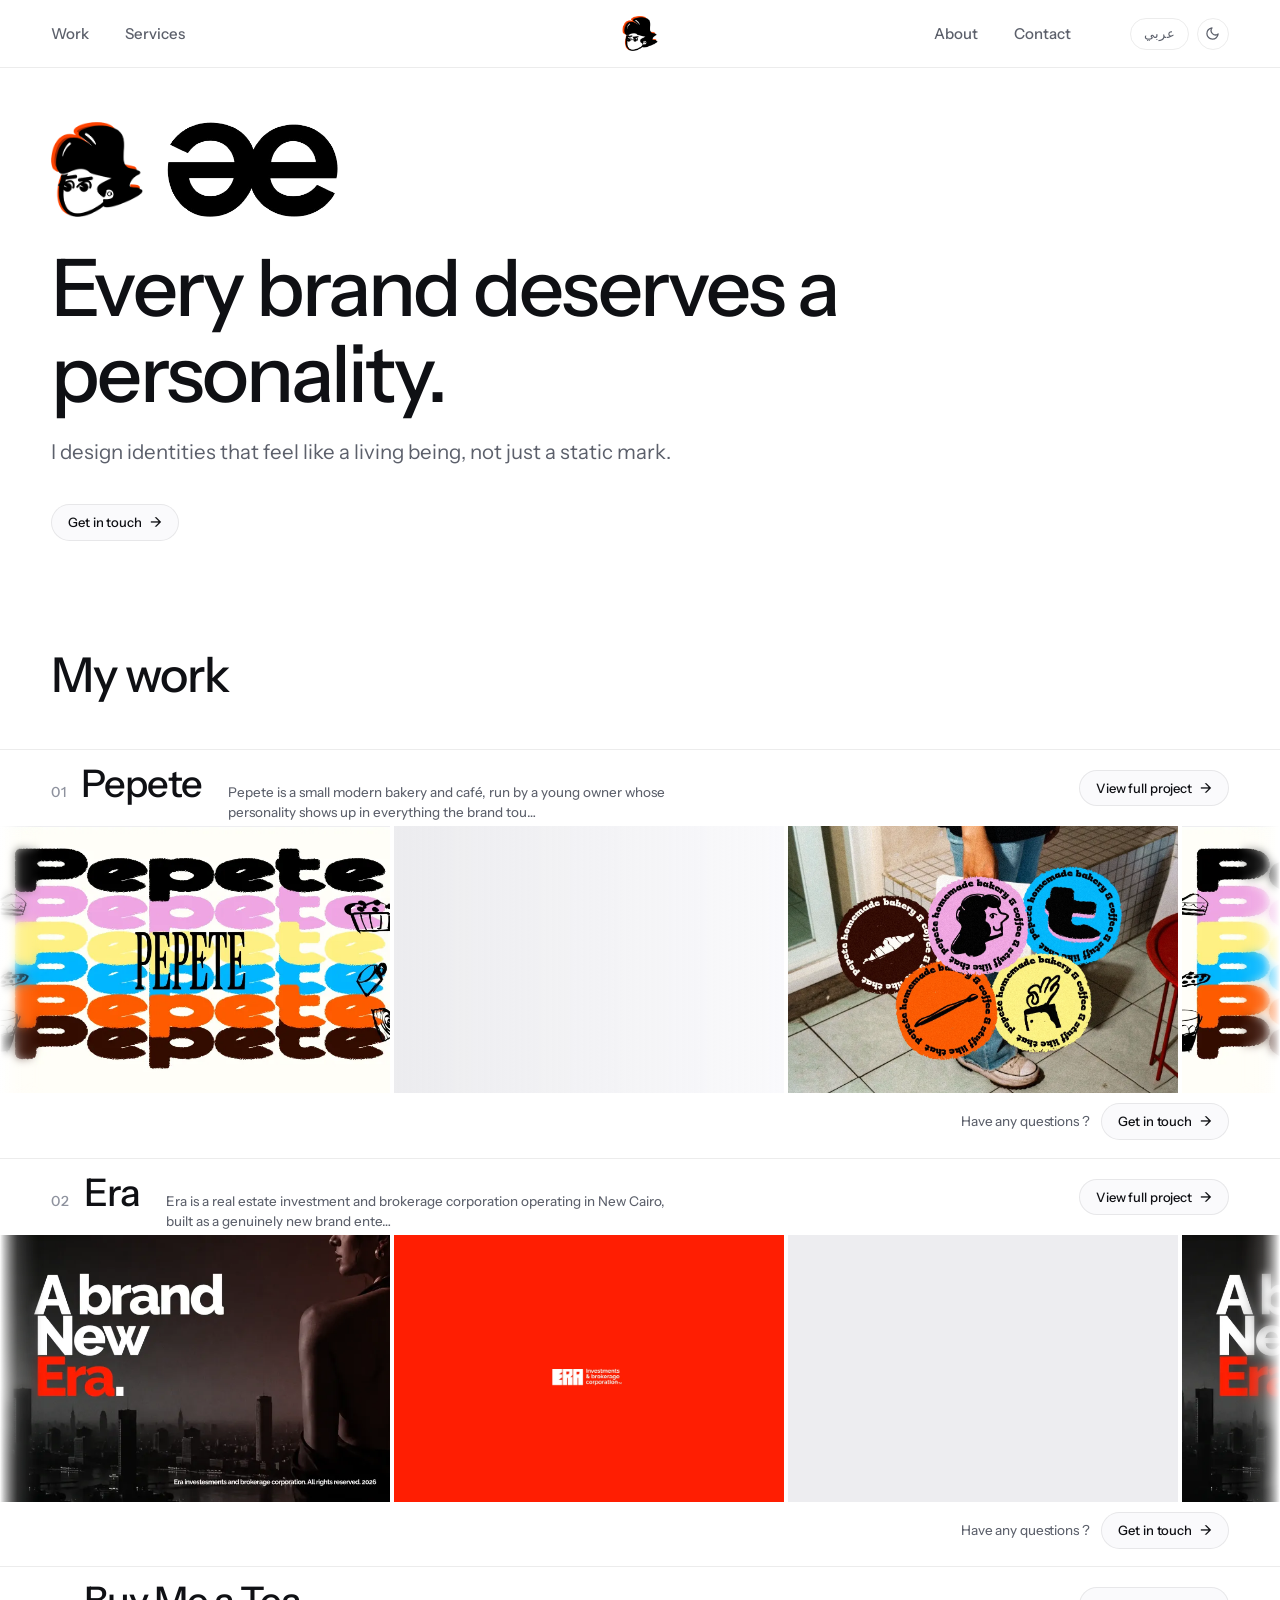
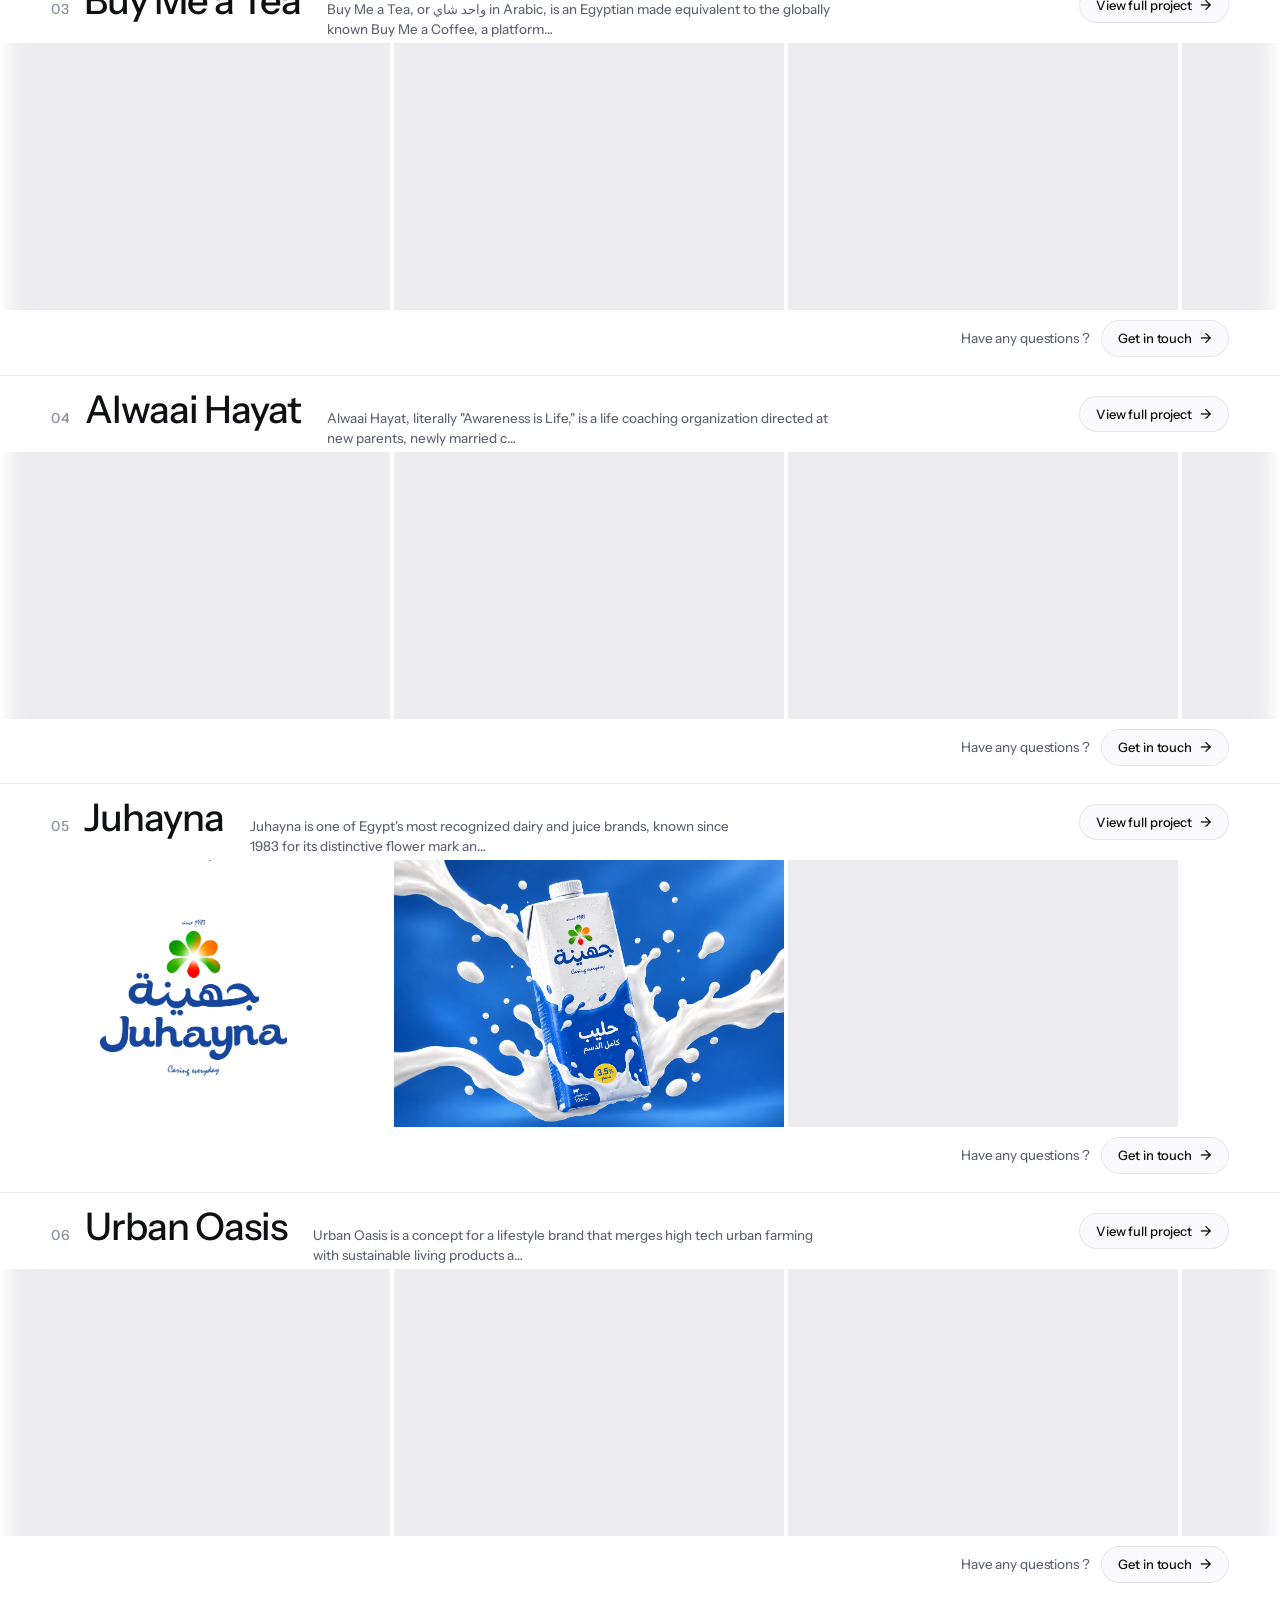
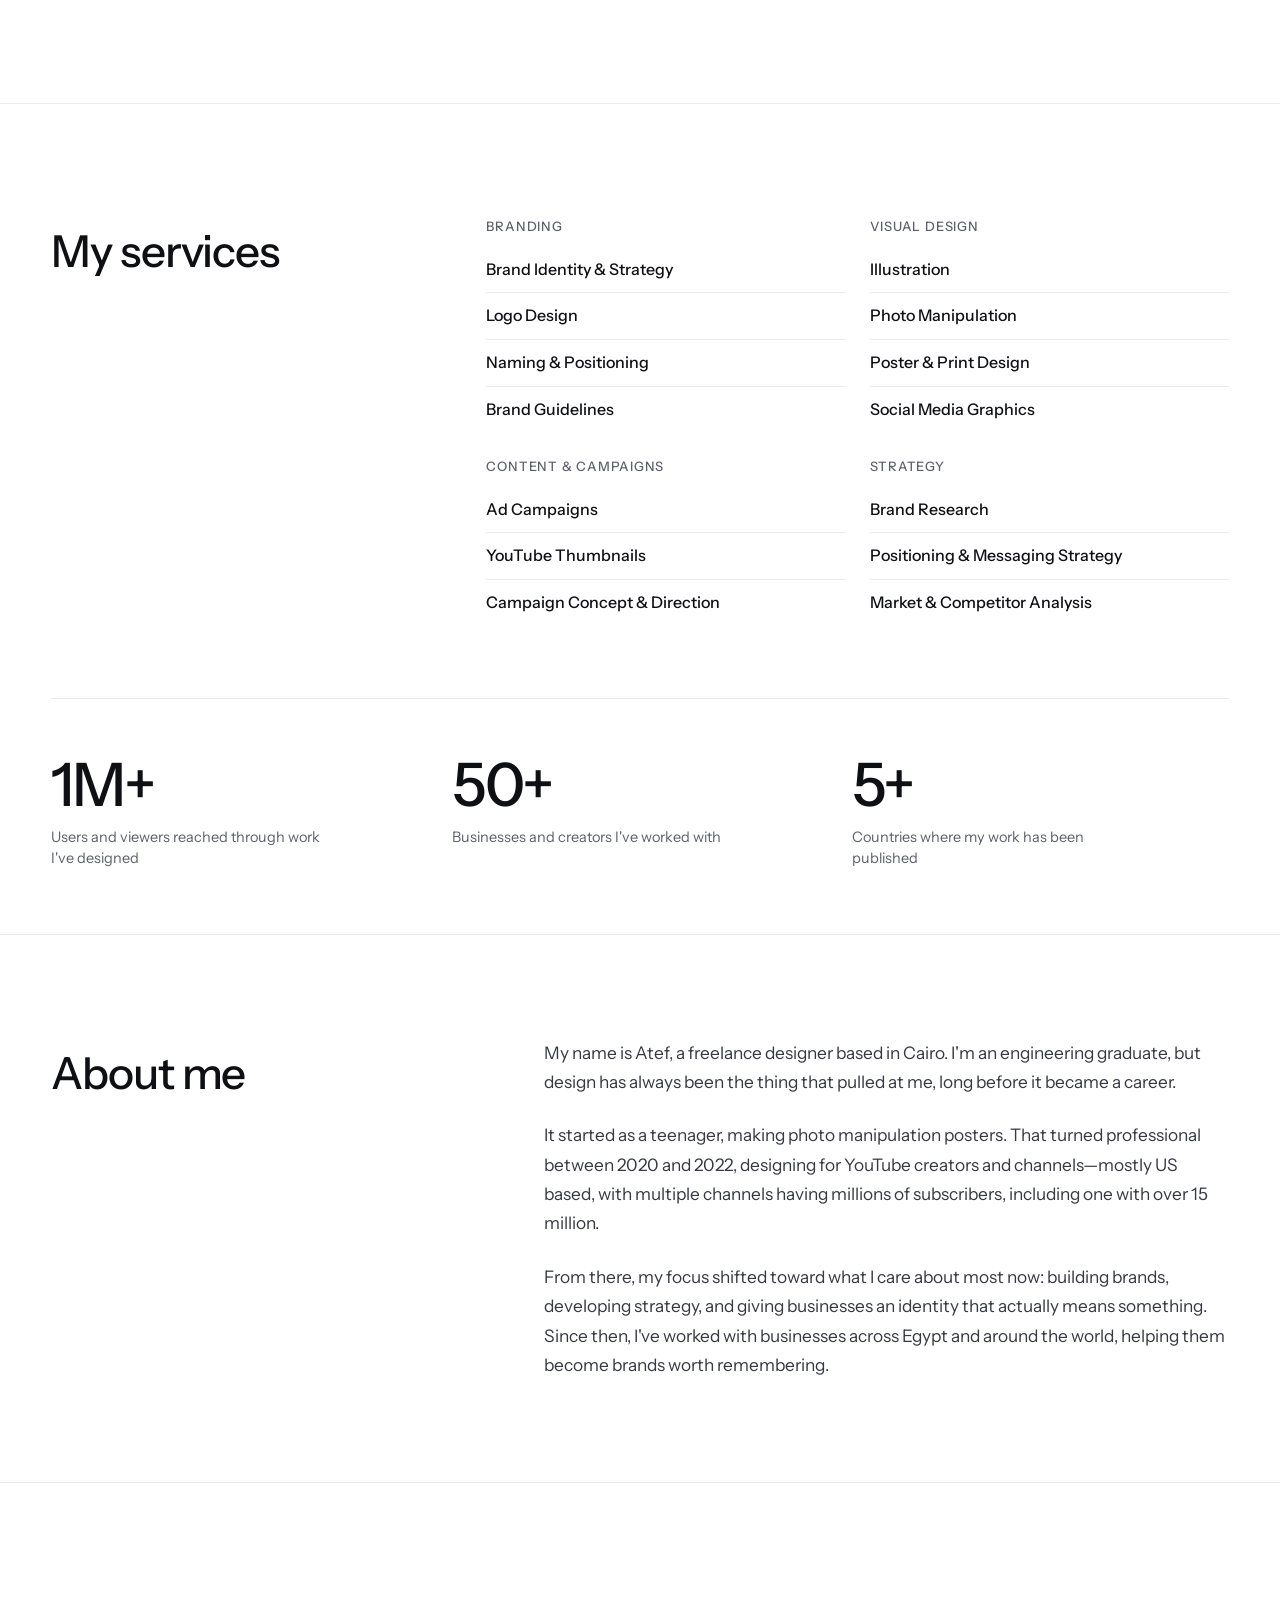
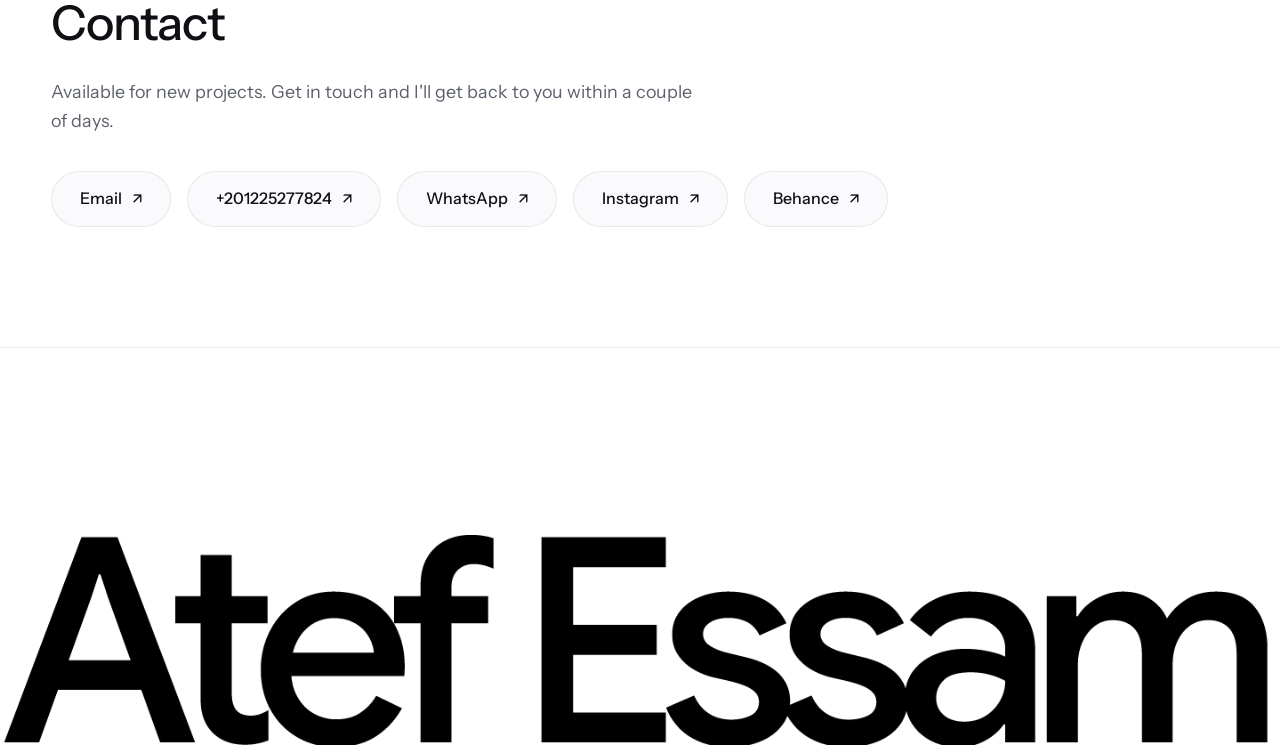
==== commit 05370fb2: "feat: update logo, add WhatsApp buttons, My work section title, and contact methods" ====
--- a/index.html
+++ b/index.html
@@ -85,10 +85,16 @@
   <div class="hero-images"><img src="assets/logo.png" class="hero-img" alt="Logo" loading="eager" fetchpriority="high" width="225" height="232"><img src="assets/Title.png" class="hero-img" alt="Title" loading="eager" fetchpriority="high" width="329" height="183"></div>
   <h1 data-i18n="hero_h1">Every brand deserves a personality.</h1>
   <p data-i18n="hero_p">I design identities that feel like a living being, not just a static mark.</p>
+  <div class="hero-cta">
+    <a href="https://wa.me/201225277824" target="_blank" rel="noopener" class="project-strip__btn hero-touch-btn">
+      <span class="project-strip__btn-text" data-i18n="get_in_touch">Get in touch</span>
+      <span class="project-strip__btn-arrow">&rarr;</span>
+    </a>
+  </div>
 </section>
 
 <section id="work" class="work">
-  <h2 class="section-label"> </h2>
+  <h2 class="work-title" data-i18n="section_my_work">My work</h2>
   <div id="work-list"></div>
 </section>
 
@@ -164,12 +170,20 @@
   <h2 data-i18n="contact_h2">Contact</h2>
   <p data-i18n="contact_p">Available for new projects. Get in touch and I'll get back to you within a couple of days.</p>
   <div class="contact-links">
+    <a href="mailto:atefelboghdady22@gmail.com" class="contact-btn">
+      <span data-i18n="contact_email">Email</span>
+      <span class="contact-btn__arrow">↗</span>
+    </a>
+    <a href="tel:+201225277824" class="contact-btn">
+      <span dir="ltr" data-i18n="contact_phone">+201225277824</span>
+      <span class="contact-btn__arrow">↗</span>
+    </a>
+    <a href="https://wa.me/201225277824" target="_blank" rel="noopener" class="contact-btn">
+      <span data-i18n="contact_wa">WhatsApp</span>
+      <span class="contact-btn__arrow">↗</span>
+    </a>
     <a href="https://www.instagram.com/atefelboghdadyy/" target="_blank" rel="noopener" class="contact-btn">
       <span data-i18n="contact_ig">Instagram</span>
-      <span class="contact-btn__arrow">↗</span>
-    </a>
-    <a href="https://wa.me/qr/Y4GOS5W5X76QM1" target="_blank" rel="noopener" class="contact-btn">
-      <span data-i18n="contact_wa">WhatsApp</span>
       <span class="contact-btn__arrow">↗</span>
     </a>
     <a href="https://www.behance.net/atefelboghdady" target="_blank" rel="noopener" class="contact-btn">
--- a/css/style.css
+++ b/css/style.css
@@ -125,9 +125,10 @@
   left: 0;
   right: 0;
   z-index: 100;
-  display: grid;
-  grid-template-columns: 1fr auto 1fr;
-  align-items: center;
+  display: flex;
+  align-items: center;
+  justify-content: space-between;
+  direction: ltr !important;
   height: 68px;
   padding: 0 var(--gutter);
   background: rgba(255, 255, 255, 0.88);
@@ -138,20 +139,24 @@
 }
 
 .logo {
-  justify-self: center;
+  position: absolute;
+  left: 50%;
+  top: 50%;
+  transform: translate(-50%, -50%);
   display: inline-flex;
   align-items: center;
   gap: 10px;
   transition: opacity 0.25s var(--ease), transform 0.25s var(--ease);
+  z-index: 2;
 }
 
 .logo:hover {
   opacity: 0.75;
-  transform: scale(0.97);
+  transform: translate(-50%, -50%) scale(0.97);
 }
 
 .logo:active {
-  transform: scale(0.93);
+  transform: translate(-50%, -50%) scale(0.93);
 }
 
 .logo img,
@@ -171,18 +176,27 @@
 .topnav {
   display: flex;
   align-items: center;
-  gap: clamp(24px, 3.5vw, 44px);
-  font-size: 16px;
-  font-weight: 500;
-}
-
-.topnav--left { justify-self: start; }
-.topnav--right { justify-self: end; }
+  gap: clamp(16px, 2.8vw, 42px);
+  font-size: 15px;
+  font-weight: 500;
+  white-space: nowrap;
+}
+
+.topnav--left {
+  flex-shrink: 0;
+}
+
+.topnav--right {
+  flex-shrink: 0;
+  display: flex;
+  align-items: center;
+}
 
 .topnav a {
   position: relative;
   color: var(--muted);
   padding: 8px 0;
+  white-space: nowrap;
   transition: color 0.25s var(--ease);
 }
 
@@ -212,12 +226,8 @@
   display: inline-flex;
   align-items: center;
   gap: 8px;
-  margin-left: clamp(8px, 1.8vw, 20px);
-}
-
-html[dir="rtl"] .nav-actions {
-  margin-left: 0;
-  margin-right: clamp(8px, 1.8vw, 20px);
+  margin-left: clamp(10px, 1.8vw, 24px);
+  flex-shrink: 0;
 }
 
 .nav-btn {
@@ -226,14 +236,14 @@
   justify-content: center;
   height: 32px;
   border-radius: 999px;
-  background: var(--card-bg);
+  background: transparent;
   border: 1px solid var(--line);
-  color: var(--ink);
+  color: var(--muted);
   cursor: pointer;
-  padding: 0 11px;
+  padding: 0 12px;
   font-family: inherit;
   font-size: 13px;
-  font-weight: 600;
+  font-weight: 500;
   line-height: 1;
   transition: all 0.25s var(--ease);
   user-select: none;
@@ -241,12 +251,40 @@
 }
 
 .nav-btn:hover {
+  color: var(--ink);
   border-color: var(--line-strong);
+  background: rgba(15, 16, 20, 0.04);
   transform: translateY(-1px);
 }
 
+[data-theme="dark"] .nav-btn:hover {
+  background: rgba(255, 255, 255, 0.06);
+}
+
 .nav-btn:active {
-  transform: scale(0.95);
+  transform: scale(0.96);
+}
+
+.nav-btn--lang {
+  height: 32px;
+  padding: 0 12px;
+  font-size: 12.5px;
+  letter-spacing: 0.02em;
+}
+
+html[lang="en"] .nav-btn--lang {
+  font-family: var(--font-ar);
+  font-weight: 500;
+  font-size: 13px;
+  padding: 0 13px 1px;
+}
+
+html[lang="ar"] .nav-btn--lang {
+  font-family: var(--display);
+  font-weight: 600;
+  font-size: 11.5px;
+  letter-spacing: 0.06em;
+  padding: 0 12px;
 }
 
 .nav-btn--theme {
@@ -287,35 +325,40 @@
   }
   .topbar {
     height: 58px;
-    padding: 0 clamp(8px, 2.5vw, 16px);
+    padding: 0 clamp(10px, 3vw, 18px);
   }
   .topnav {
-    gap: clamp(6px, 2vw, 12px);
-    font-size: clamp(12.5px, 3.2vw, 14px);
+    gap: clamp(8px, 2.2vw, 16px);
+    font-size: clamp(12px, 3.2vw, 13.5px);
   }
   .nav-actions {
-    gap: 4px;
-    margin-left: 2px;
-  }
-  html[dir="rtl"] .nav-actions {
-    margin-left: 0;
-    margin-right: 2px;
+    gap: 5px;
+    margin-left: clamp(6px, 1.5vw, 12px);
   }
   .nav-btn {
     height: 28px;
+    padding: 0 9px;
+    font-size: 11px;
+  }
+  html[lang="en"] .nav-btn--lang {
+    font-size: 11.5px;
+    padding: 0 9px 1px;
+  }
+  html[lang="ar"] .nav-btn--lang {
+    font-size: 10.5px;
     padding: 0 8px;
-    font-size: 11.5px;
   }
   .nav-btn--theme {
     width: 28px;
+    height: 28px;
     padding: 0;
   }
   .theme-icon {
-    width: 15px;
-    height: 15px;
+    width: 14px;
+    height: 14px;
   }
   .logo img, .logo-secondary {
-    height: 28px;
+    height: 26px;
   }
 }
 
@@ -439,10 +482,33 @@
   }
 }
 
+.hero-cta {
+  margin-top: clamp(24px, 3.2vw, 36px);
+  opacity: 0;
+  filter: blur(14px);
+  transform: translateY(20px);
+  animation: heroIn 0.9s var(--ease) 0.45s forwards;
+}
+
+.hero-touch-btn {
+  padding: 8px 18px;
+  font-size: 13.5px;
+}
+
 /* ---------- Work / Carousel Section ---------- */
 
 .work {
   padding: 0 0 clamp(48px, 8vw, 112px);
+}
+
+.work-title {
+  font-family: var(--display);
+  font-weight: 500;
+  font-size: clamp(32px, 4vw, 48px);
+  letter-spacing: -0.025em;
+  padding: 0 var(--gutter);
+  max-width: var(--max);
+  margin: 0 auto clamp(20px, 3vw, 36px);
 }
 
 .section-label {
@@ -631,6 +697,78 @@
   }
 }
 
+/* Homepage strip touch footer & project page touch prompt */
+.project-strip__foot {
+  max-width: var(--max);
+  margin: 10px auto 14px;
+  padding: 0 var(--gutter);
+  display: flex;
+  align-items: center;
+  justify-content: flex-end;
+}
+
+.project-strip__touch {
+  display: inline-flex;
+  align-items: center;
+  gap: 12px;
+}
+
+.project-strip__touch-text {
+  font-family: var(--display);
+  font-size: 13.5px;
+  color: var(--muted);
+  font-weight: 450;
+  letter-spacing: -0.01em;
+}
+
+@media (max-width: 860px) {
+  .project-strip__foot {
+    justify-content: flex-start;
+    margin: 8px auto 12px;
+  }
+  .project-strip__touch {
+    gap: 10px;
+    flex-wrap: wrap;
+  }
+}
+
+.project-touch-section {
+  max-width: var(--max);
+  margin: 0 auto;
+  padding: 24px var(--gutter) 48px;
+  display: flex;
+  align-items: center;
+  justify-content: flex-end;
+}
+
+.project-touch-wrap {
+  display: inline-flex;
+  align-items: center;
+  gap: 14px;
+}
+
+.project-touch-prompt {
+  font-family: var(--display);
+  font-size: 15px;
+  color: var(--muted);
+  font-weight: 450;
+  letter-spacing: -0.01em;
+}
+
+@media (max-width: 860px) {
+  .project-touch-section {
+    justify-content: flex-start;
+    padding: 16px var(--gutter) 36px;
+  }
+  .project-touch-wrap {
+    gap: 10px;
+    flex-wrap: wrap;
+  }
+  .project-touch-prompt {
+    font-size: 14px;
+  }
+}
+
 /* Marquee track with edge frosted blur overlays */
 .project-strip__track {
   position: relative;
@@ -710,13 +848,12 @@
   overflow: hidden;
   background: var(--paper);
   position: relative;
-  border: 1px solid var(--line);
+  border: none;
   box-shadow: none;
-  transition: transform 0.4s var(--ease), border-color 0.4s var(--ease);
+  transition: transform 0.4s var(--ease);
 }
 
 .frame:hover {
-  border-color: rgba(15, 16, 20, 0.18);
   transform: translateY(-4px);
 }
 
@@ -1276,7 +1413,7 @@
   position: relative;
   overflow: hidden;
   border-radius: 0;
-  border: 1px solid var(--line);
+  border: none;
   box-shadow: none;
   background: #EDEDF0;
 }
@@ -1431,6 +1568,12 @@
 }
 
 [data-theme="dark"] .project-nav a:hover {
+  background: #FFFFFF;
+  color: #0C0D10;
+  border-color: #FFFFFF;
+}
+
+[data-theme="dark"] .project-strip__btn:hover {
   background: #FFFFFF;
   color: #0C0D10;
   border-color: #FFFFFF;
@@ -1579,12 +1722,18 @@
   object-position: left center !important;
 }
 
+html[dir="rtl"] .hero-touch-btn:hover .project-strip__btn-arrow,
+html[dir="rtl"] .project-touch-btn:hover .project-strip__btn-arrow,
+html[dir="rtl"] .project-strip__touch-btn:hover .project-strip__btn-arrow {
+  transform: scaleX(-1) translateX(-3px);
+}
+
 /* ---------- Reduced motion ---------- */
 
 @media (prefers-reduced-motion: reduce) {
   .loading-logo { animation: none !important; opacity: 0.95 !important; }
   .project-strip__marquee { animation: none !important; }
-  .hero h1, .hero p, .hero-status, .hero-images { animation: none !important; opacity: 1 !important; filter: none !important; transform: none !important; }
+  .hero h1, .hero p, .hero-status, .hero-images, .hero-cta { animation: none !important; opacity: 1 !important; filter: none !important; transform: none !important; }
   .frame, .frame img, .row img, .row video, .project-strip {
     transition: opacity 0.2s ease !important;
     filter: none !important;
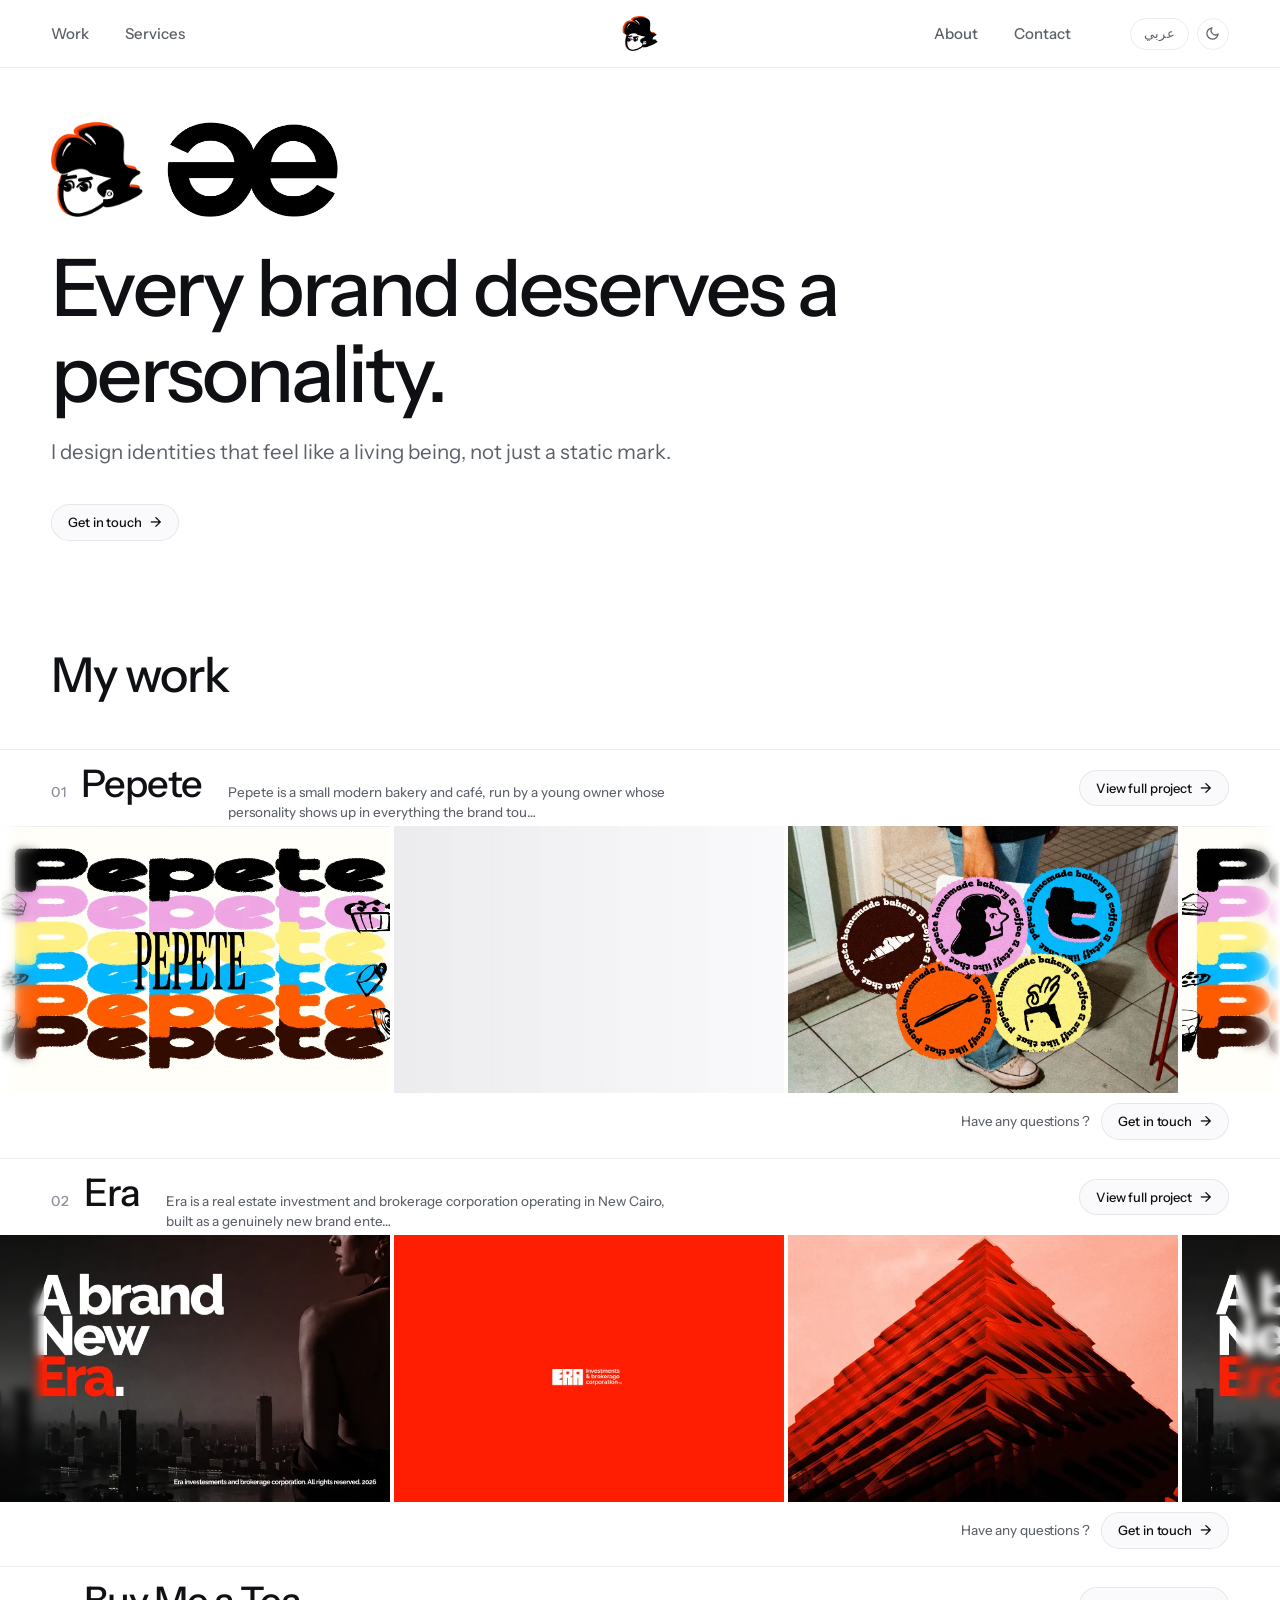
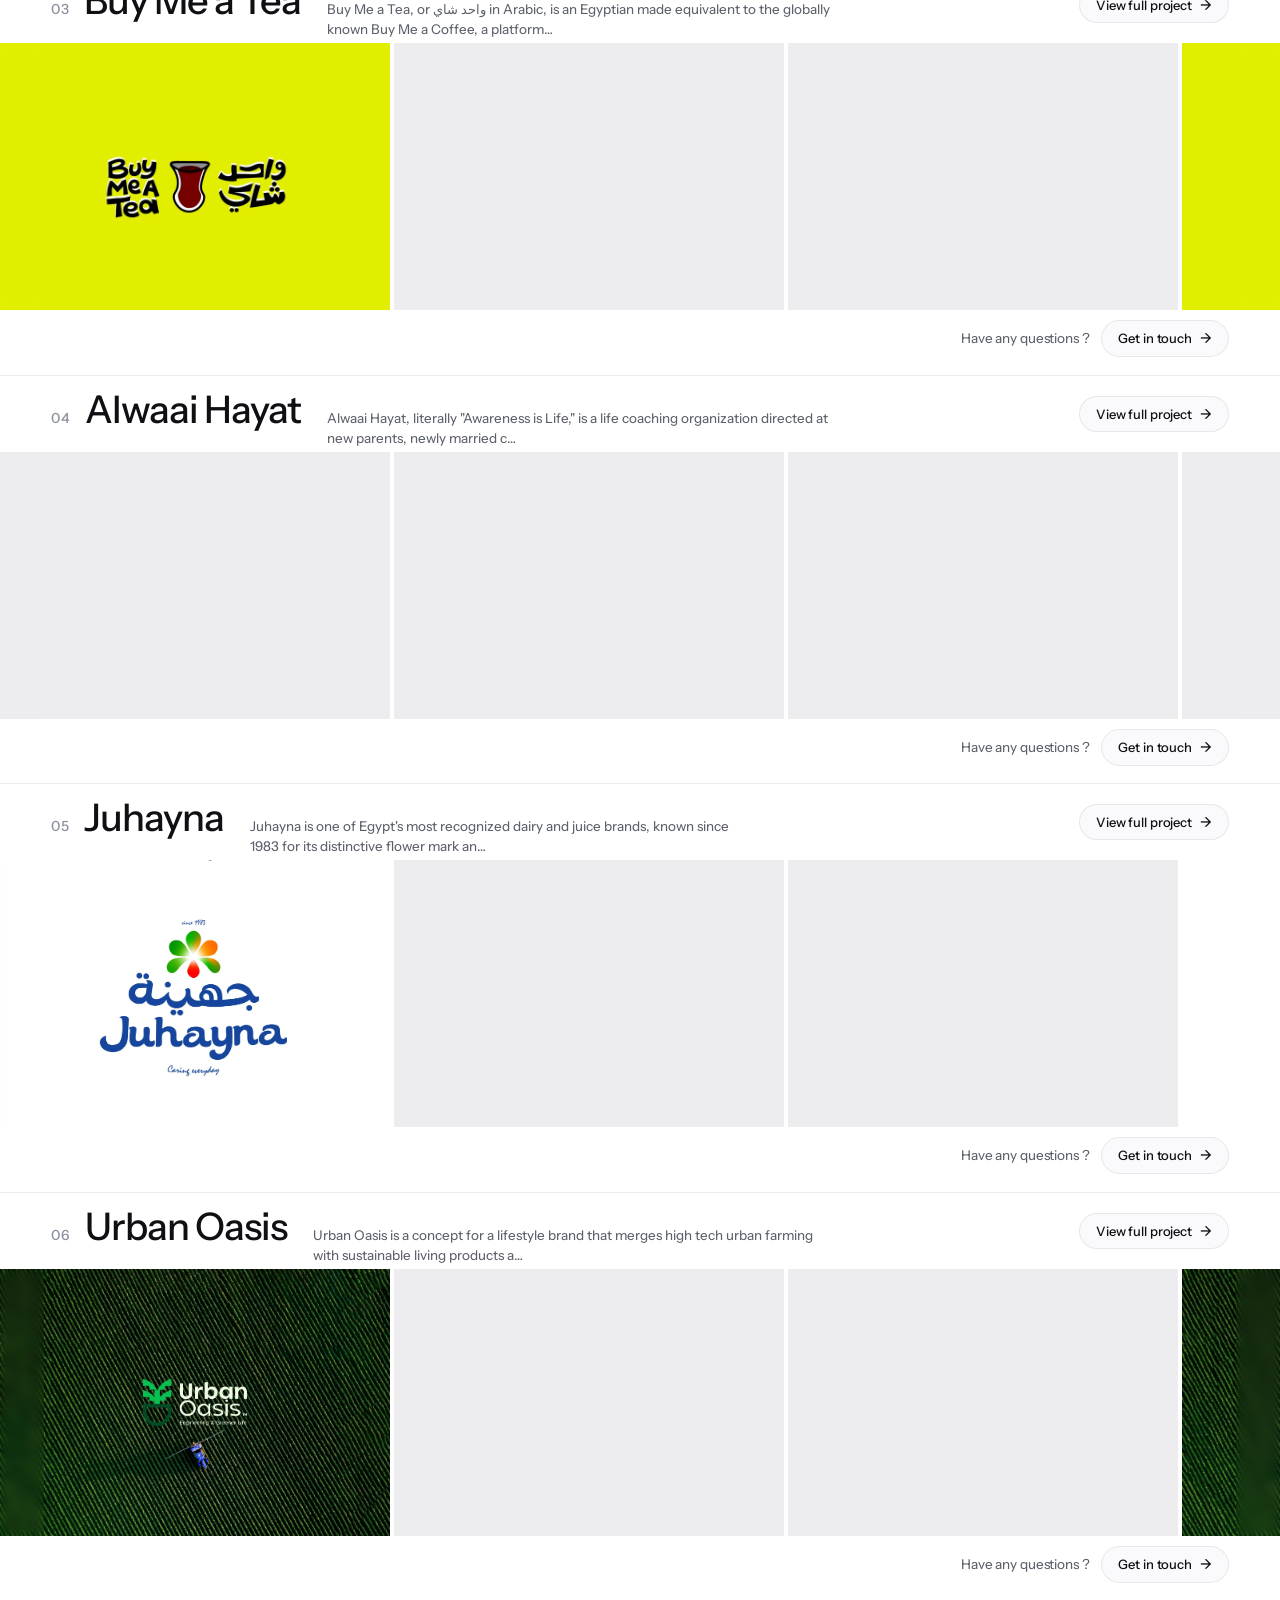
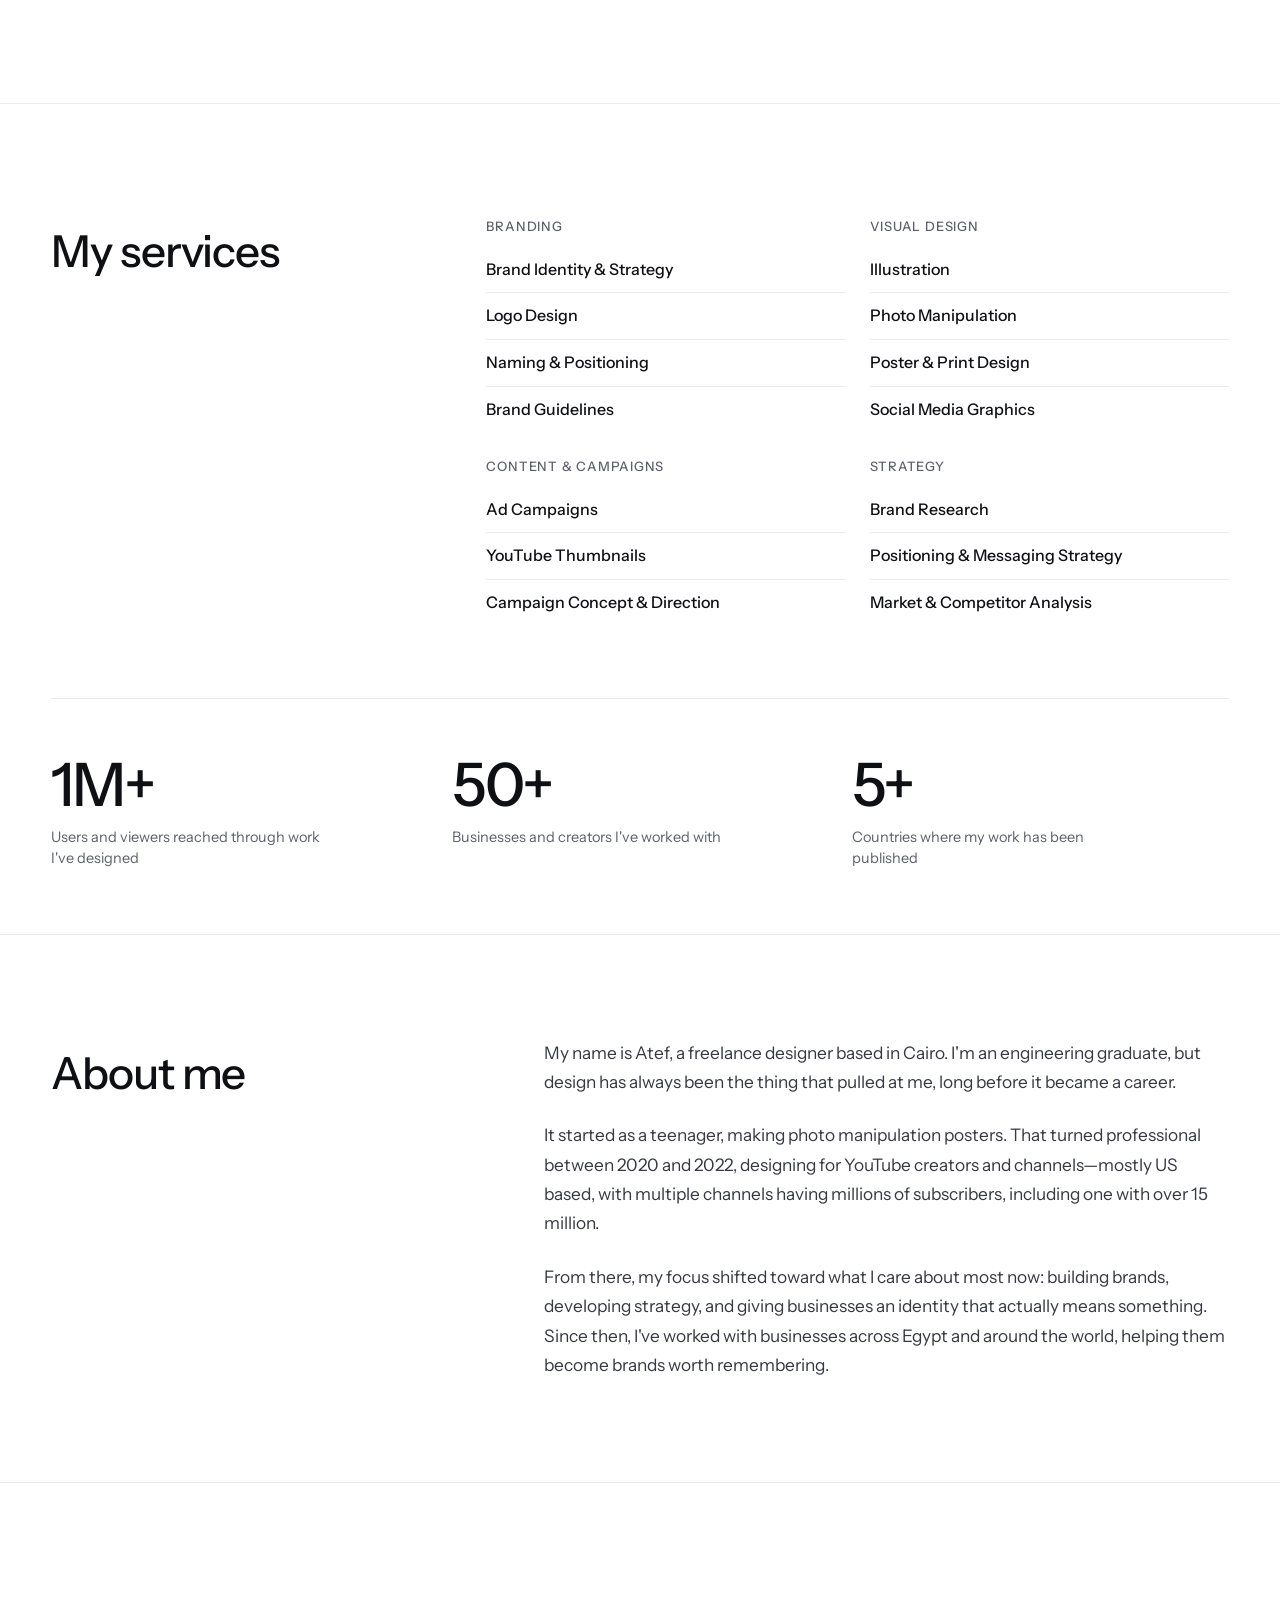
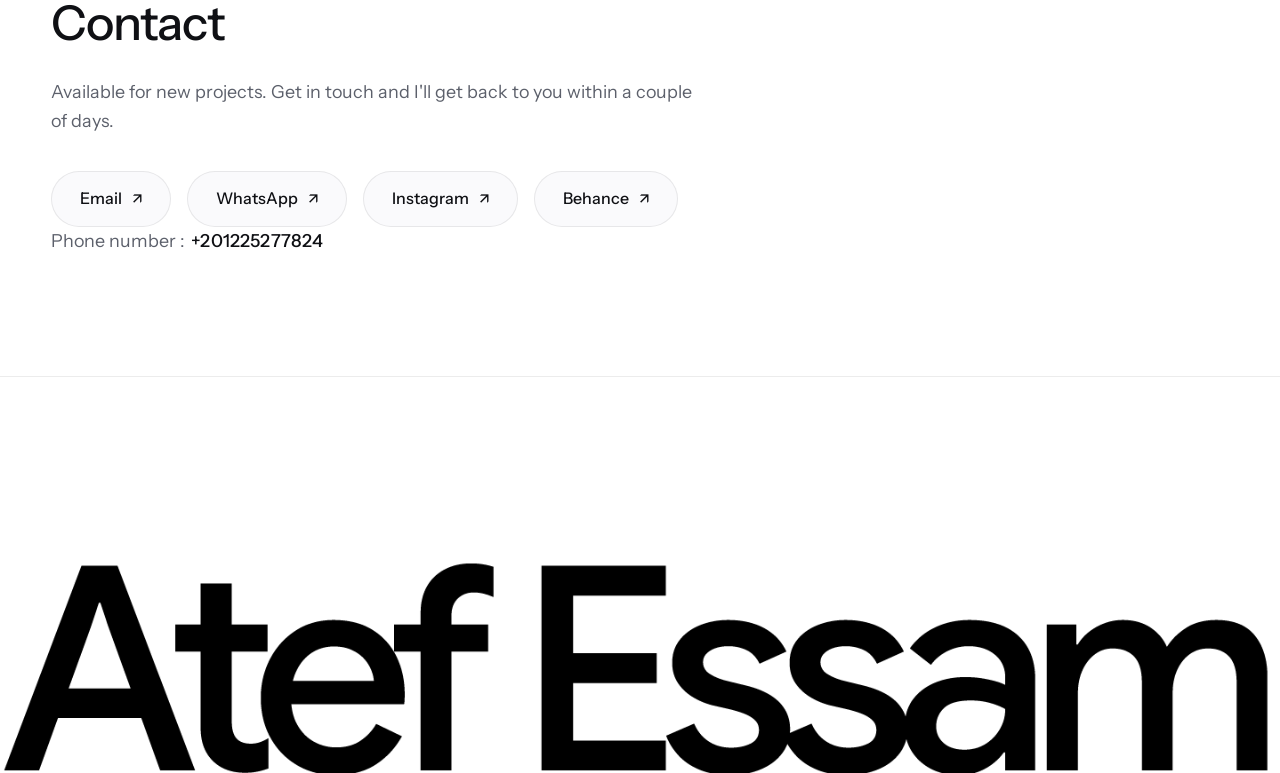
==== commit 5fbd46e5: "fix(navbar, contact): stack multi-word nav items on mobile, make navbar plain white, direct email to" ====
--- a/index.html
+++ b/index.html
@@ -49,8 +49,8 @@
 
 <header class="topbar">
   <nav class="topnav topnav--left">
-    <a href="#work" data-i18n="nav_work">Work</a>
-    <a href="#services" data-i18n="nav_services">Services</a>
+    <a href="#work" data-i18n="nav_work"><span class="nav-word">Work</span></a>
+    <a href="#services" data-i18n="nav_services"><span class="nav-word">Services</span></a>
   </nav>
 
   <a class="logo" id="logo-link" href="index.html">
@@ -58,8 +58,8 @@
   </a>
 
   <nav class="topnav topnav--right">
-    <a href="#about" data-i18n="nav_about">About</a>
-    <a href="#contact" data-i18n="nav_contact">Contact</a>
+    <a href="#about" data-i18n="nav_about"><span class="nav-word">About</span></a>
+    <a href="#contact" data-i18n="nav_contact"><span class="nav-word">Contact</span></a>
     <div class="nav-actions">
       <button id="lang-toggle" class="nav-btn nav-btn--lang" aria-label="التحويل إلى العربية">عربي</button>
       <button id="theme-toggle" class="nav-btn nav-btn--theme" aria-label="Toggle dark mode">
@@ -170,12 +170,8 @@
   <h2 data-i18n="contact_h2">Contact</h2>
   <p data-i18n="contact_p">Available for new projects. Get in touch and I'll get back to you within a couple of days.</p>
   <div class="contact-links">
-    <a href="mailto:atefelboghdady22@gmail.com" class="contact-btn">
+    <a href="https://mail.google.com/mail/?view=cm&fs=1&to=Atefelboghdady22@gmail.com" target="_blank" rel="noopener" class="contact-btn contact-btn--email" id="contact-email">
       <span data-i18n="contact_email">Email</span>
-      <span class="contact-btn__arrow">↗</span>
-    </a>
-    <a href="tel:+201225277824" class="contact-btn">
-      <span dir="ltr" data-i18n="contact_phone">+201225277824</span>
       <span class="contact-btn__arrow">↗</span>
     </a>
     <a href="https://wa.me/201225277824" target="_blank" rel="noopener" class="contact-btn">
@@ -191,6 +187,10 @@
       <span class="contact-btn__arrow">↗</span>
     </a>
   </div>
+  <p class="contact-phone">
+    <span data-i18n="contact_phone_label">Phone number : </span>
+    <a href="tel:+201225277824" class="contact-phone__val" dir="ltr">+201225277824</a>
+  </p>
 </section>
 
 <footer class="site-footer">
--- a/css/style.css
+++ b/css/style.css
@@ -131,9 +131,7 @@
   direction: ltr !important;
   height: 68px;
   padding: 0 var(--gutter);
-  background: rgba(255, 255, 255, 0.88);
-  backdrop-filter: blur(18px);
-  -webkit-backdrop-filter: blur(18px);
+  background: #FFFFFF;
   border-bottom: 1px solid var(--line);
   transition: background 0.3s var(--ease);
 }
@@ -197,7 +195,15 @@
   color: var(--muted);
   padding: 8px 0;
   white-space: nowrap;
+  display: inline-flex;
+  align-items: center;
+  gap: 0.28em;
   transition: color 0.25s var(--ease);
+}
+
+.nav-word {
+  display: inline;
+  white-space: nowrap;
 }
 
 .topnav a::after {
@@ -321,32 +327,50 @@
 
 @media (max-width: 680px) {
   body {
-    padding-top: 62px;
+    padding-top: 68px;
   }
   .topbar {
-    height: 58px;
-    padding: 0 clamp(10px, 3vw, 18px);
+    height: 64px;
+    padding: 0 clamp(8px, 2.5vw, 14px);
   }
   .topnav {
-    gap: clamp(8px, 2.2vw, 16px);
-    font-size: clamp(12px, 3.2vw, 13.5px);
+    gap: clamp(6px, 1.8vw, 12px);
+    font-size: clamp(11px, 2.9vw, 12.5px);
+  }
+  .topnav a {
+    display: inline-flex;
+    flex-direction: column;
+    align-items: center;
+    justify-content: center;
+    text-align: center;
+    line-height: 1.15;
+    padding: 2px 0;
+    gap: 1px;
+    white-space: normal;
+  }
+  .topnav a::after {
+    bottom: 0px;
+  }
+  .nav-word {
+    display: block;
+    white-space: nowrap;
   }
   .nav-actions {
-    gap: 5px;
-    margin-left: clamp(6px, 1.5vw, 12px);
+    gap: 4px;
+    margin-left: clamp(4px, 1.2vw, 8px);
   }
   .nav-btn {
     height: 28px;
-    padding: 0 9px;
+    padding: 0 8px;
     font-size: 11px;
   }
   html[lang="en"] .nav-btn--lang {
-    font-size: 11.5px;
-    padding: 0 9px 1px;
+    font-size: 11px;
+    padding: 0 8px 1px;
   }
   html[lang="ar"] .nav-btn--lang {
     font-size: 10.5px;
-    padding: 0 8px;
+    padding: 0 7px;
   }
   .nav-btn--theme {
     width: 28px;
@@ -359,6 +383,9 @@
   }
   .logo img, .logo-secondary {
     height: 26px;
+  }
+  .logo-fallback {
+    font-size: 16px;
   }
 }
 
@@ -1246,6 +1273,36 @@
     padding: 11px 20px;
     font-size: 14.5px;
   }
+  .contact-phone {
+    margin-top: 20px;
+    font-size: 14.5px;
+  }
+}
+
+.contact-phone {
+  margin-top: 28px;
+  font-size: clamp(15px, 1.3vw, 17px);
+  color: var(--muted);
+  display: flex;
+  align-items: center;
+  flex-wrap: wrap;
+  gap: 6px;
+}
+
+.contact-phone__val {
+  color: var(--ink);
+  font-weight: 500;
+  letter-spacing: 0.01em;
+  transition: color 0.2s var(--ease);
+}
+
+.contact-phone__val:hover {
+  color: var(--muted);
+  text-decoration: underline;
+}
+
+[data-theme="dark"] .contact-phone__val {
+  color: var(--ink);
 }
 
 .contact-btn {
@@ -1538,7 +1595,7 @@
 /* ---------- Dark Theme Specifics ---------- */
 
 [data-theme="dark"] .topbar {
-  background: rgba(12, 13, 16, 0.88);
+  background: #0C0D10;
 }
 
 [data-theme="dark"] .loading-screen {
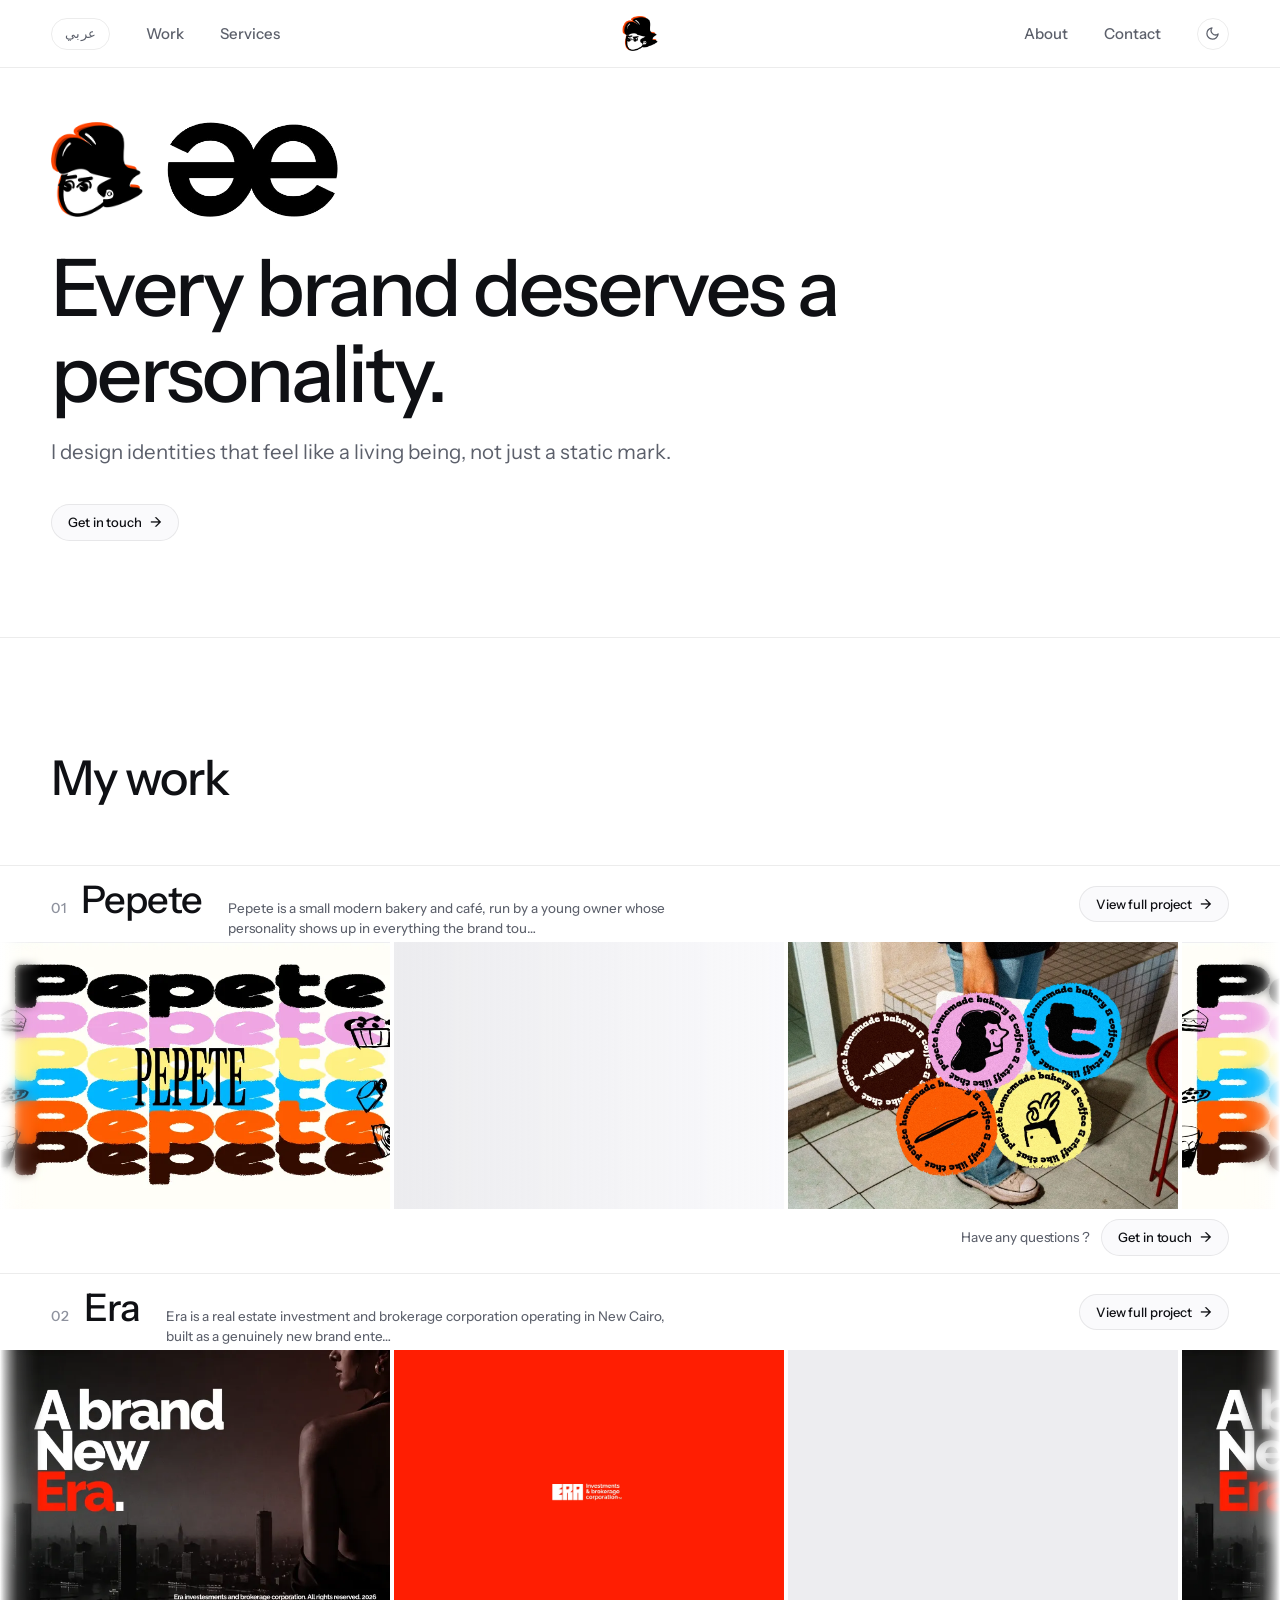
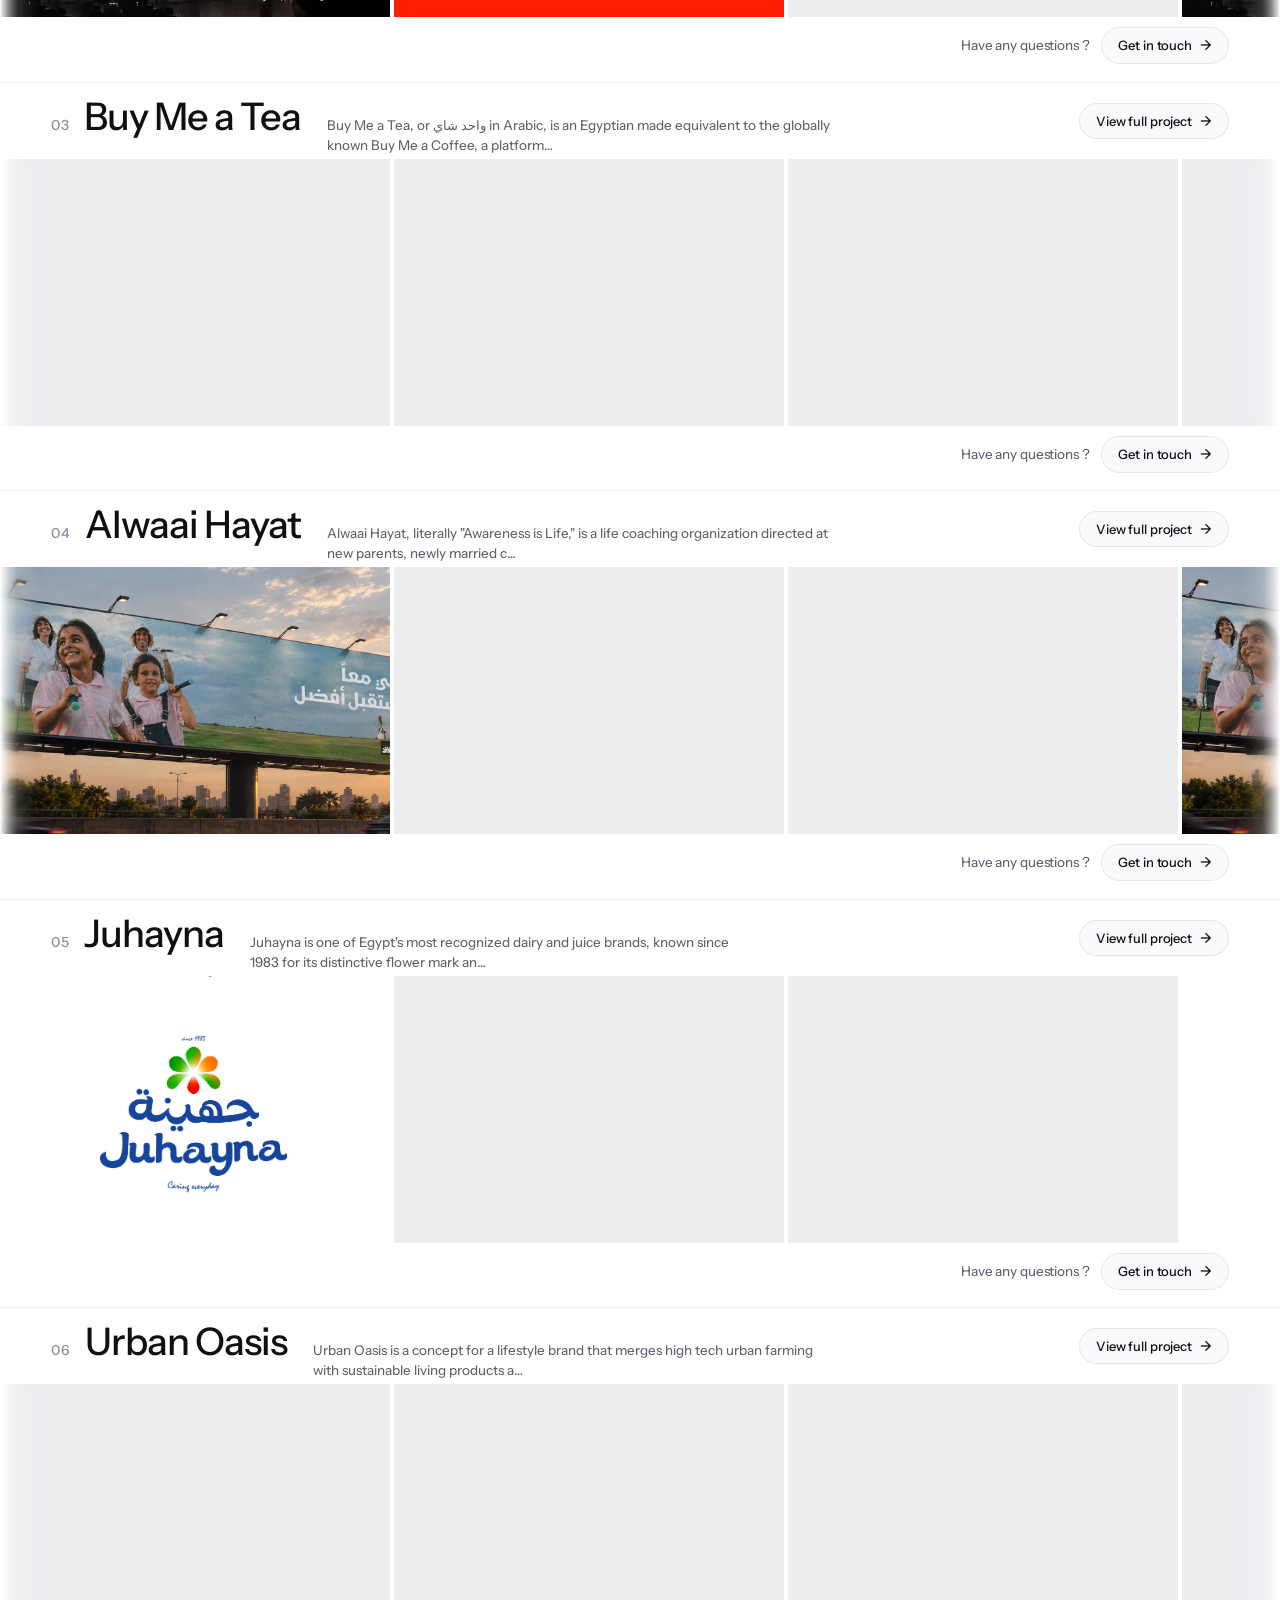
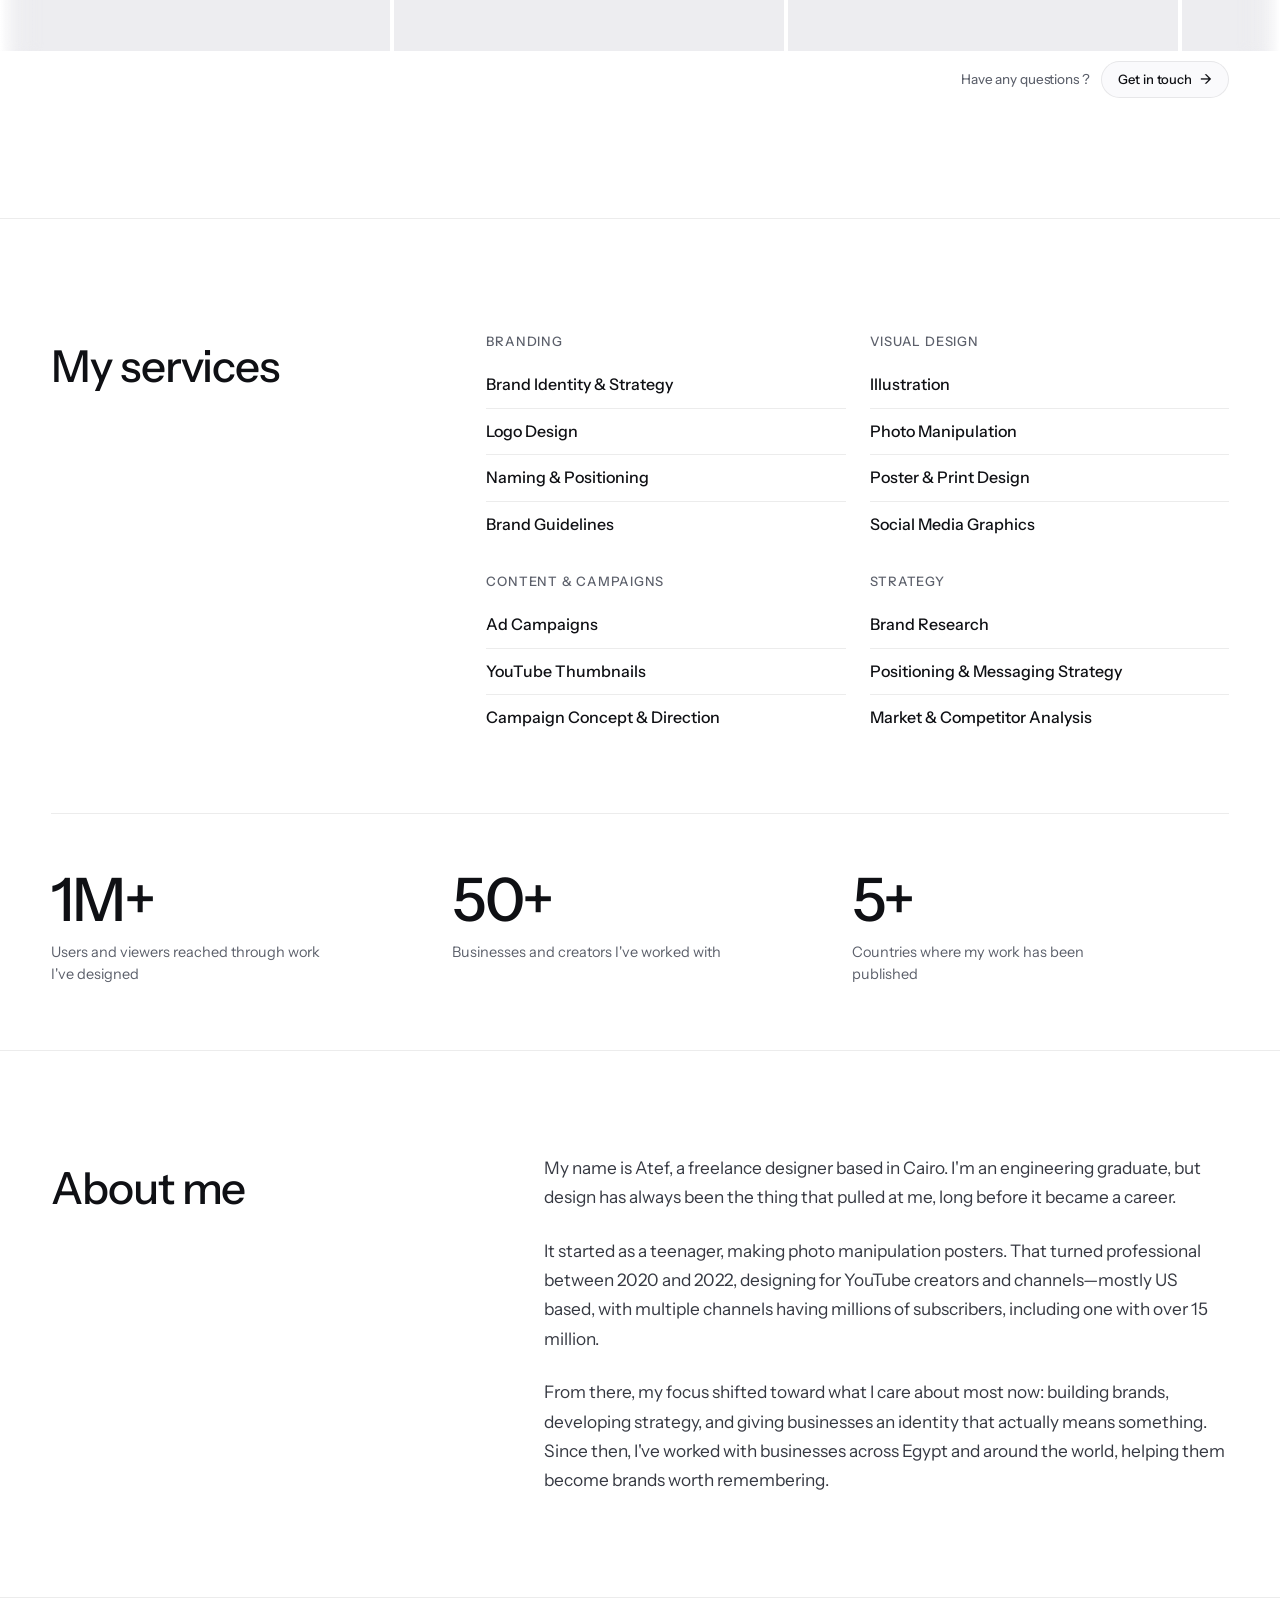
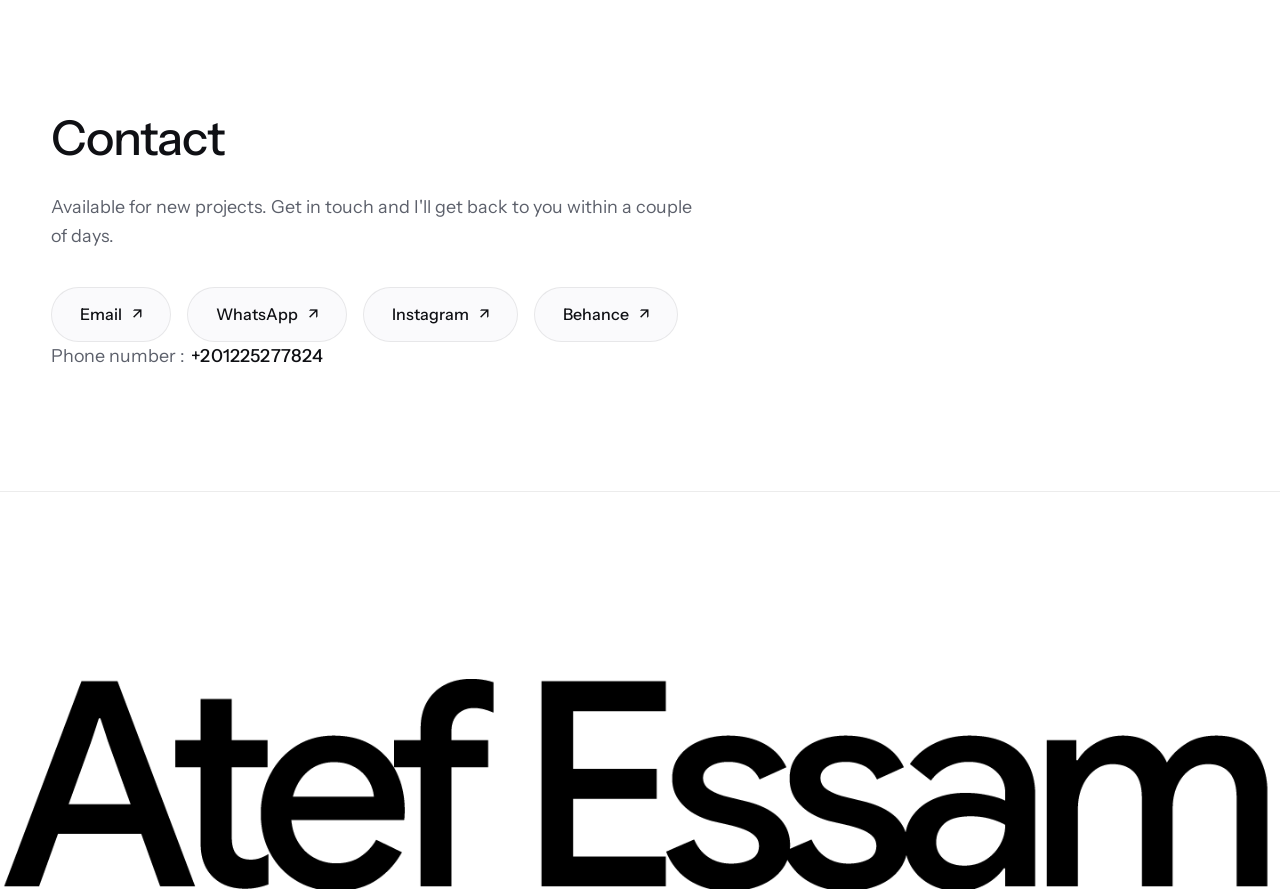
==== commit 02c8362f: "fix(nav, work): move language toggle to navbar left, balance mobile topbar, and nest My work inside " ====
--- a/index.html
+++ b/index.html
@@ -49,6 +49,7 @@
 
 <header class="topbar">
   <nav class="topnav topnav--left">
+    <button id="lang-toggle" class="nav-btn nav-btn--lang" aria-label="التحويل إلى العربية">عربي</button>
     <a href="#work" data-i18n="nav_work"><span class="nav-word">Work</span></a>
     <a href="#services" data-i18n="nav_services"><span class="nav-word">Services</span></a>
   </nav>
@@ -60,25 +61,22 @@
   <nav class="topnav topnav--right">
     <a href="#about" data-i18n="nav_about"><span class="nav-word">About</span></a>
     <a href="#contact" data-i18n="nav_contact"><span class="nav-word">Contact</span></a>
-    <div class="nav-actions">
-      <button id="lang-toggle" class="nav-btn nav-btn--lang" aria-label="التحويل إلى العربية">عربي</button>
-      <button id="theme-toggle" class="nav-btn nav-btn--theme" aria-label="Toggle dark mode">
-        <svg class="theme-icon theme-icon--sun" width="16" height="16" viewBox="0 0 24 24" fill="none" stroke="currentColor" stroke-width="2" stroke-linecap="round" stroke-linejoin="round">
-          <circle cx="12" cy="12" r="5"></circle>
-          <line x1="12" y1="1" x2="12" y2="3"></line>
-          <line x1="12" y1="21" x2="12" y2="23"></line>
-          <line x1="4.22" y1="4.22" x2="5.64" y2="5.64"></line>
-          <line x1="18.36" y1="18.36" x2="19.78" y2="19.78"></line>
-          <line x1="1" y1="12" x2="3" y2="12"></line>
-          <line x1="21" y1="12" x2="23" y2="12"></line>
-          <line x1="4.22" y1="19.78" x2="5.64" y2="18.36"></line>
-          <line x1="18.36" y1="5.64" x2="19.78" y2="4.22"></line>
-        </svg>
-        <svg class="theme-icon theme-icon--moon" width="15" height="15" viewBox="0 0 24 24" fill="none" stroke="currentColor" stroke-width="2" stroke-linecap="round" stroke-linejoin="round">
-          <path d="M21 12.79A9 9 0 1 1 11.21 3 7 7 0 0 0 21 12.79z"></path>
-        </svg>
-      </button>
-    </div>
+    <button id="theme-toggle" class="nav-btn nav-btn--theme" aria-label="Toggle dark mode">
+      <svg class="theme-icon theme-icon--sun" width="16" height="16" viewBox="0 0 24 24" fill="none" stroke="currentColor" stroke-width="2" stroke-linecap="round" stroke-linejoin="round">
+        <circle cx="12" cy="12" r="5"></circle>
+        <line x1="12" y1="1" x2="12" y2="3"></line>
+        <line x1="12" y1="21" x2="12" y2="23"></line>
+        <line x1="4.22" y1="4.22" x2="5.64" y2="5.64"></line>
+        <line x1="18.36" y1="18.36" x2="19.78" y2="19.78"></line>
+        <line x1="1" y1="12" x2="3" y2="12"></line>
+        <line x1="21" y1="12" x2="23" y2="12"></line>
+        <line x1="4.22" y1="19.78" x2="5.64" y2="18.36"></line>
+        <line x1="18.36" y1="5.64" x2="19.78" y2="4.22"></line>
+      </svg>
+      <svg class="theme-icon theme-icon--moon" width="15" height="15" viewBox="0 0 24 24" fill="none" stroke="currentColor" stroke-width="2" stroke-linecap="round" stroke-linejoin="round">
+        <path d="M21 12.79A9 9 0 1 1 11.21 3 7 7 0 0 0 21 12.79z"></path>
+      </svg>
+    </button>
   </nav>
 </header>
 <section class="hero">
@@ -94,7 +92,9 @@
 </section>
 
 <section id="work" class="work">
-  <h2 class="work-title" data-i18n="section_my_work">My work</h2>
+  <div class="work-header">
+    <h2 class="work-title" data-i18n="section_my_work">My work</h2>
+  </div>
   <div id="work-list"></div>
 </section>
 
--- a/css/style.css
+++ b/css/style.css
@@ -228,15 +228,8 @@
   transform-origin: left;
 }
 
-.nav-actions {
-  display: inline-flex;
-  align-items: center;
-  gap: 8px;
-  margin-left: clamp(10px, 1.8vw, 24px);
+.nav-btn {
   flex-shrink: 0;
-}
-
-.nav-btn {
   display: inline-flex;
   align-items: center;
   justify-content: center;
@@ -355,14 +348,11 @@
     display: block;
     white-space: nowrap;
   }
-  .nav-actions {
-    gap: 4px;
-    margin-left: clamp(4px, 1.2vw, 8px);
-  }
   .nav-btn {
     height: 28px;
     padding: 0 8px;
     font-size: 11px;
+    flex-shrink: 0;
   }
   html[lang="en"] .nav-btn--lang {
     font-size: 11px;
@@ -525,7 +515,14 @@
 /* ---------- Work / Carousel Section ---------- */
 
 .work {
-  padding: 0 0 clamp(48px, 8vw, 112px);
+  border-top: 1px solid var(--line);
+  padding: clamp(64px, 8vw, 104px) 0 clamp(48px, 8vw, 112px);
+}
+
+.work-header {
+  max-width: var(--max);
+  margin: 0 auto clamp(28px, 4vw, 48px);
+  padding: 0 var(--gutter);
 }
 
 .work-title {
@@ -533,9 +530,20 @@
   font-weight: 500;
   font-size: clamp(32px, 4vw, 48px);
   letter-spacing: -0.025em;
-  padding: 0 var(--gutter);
-  max-width: var(--max);
-  margin: 0 auto clamp(20px, 3vw, 36px);
+  margin: 0;
+  padding: 0;
+}
+
+@media (max-width: 640px) {
+  .work {
+    padding-top: clamp(40px, 8vw, 64px);
+  }
+  .work-header {
+    margin-bottom: clamp(18px, 3.5vw, 28px);
+  }
+  .work-title {
+    font-size: clamp(28px, 7vw, 36px);
+  }
 }
 
 .section-label {
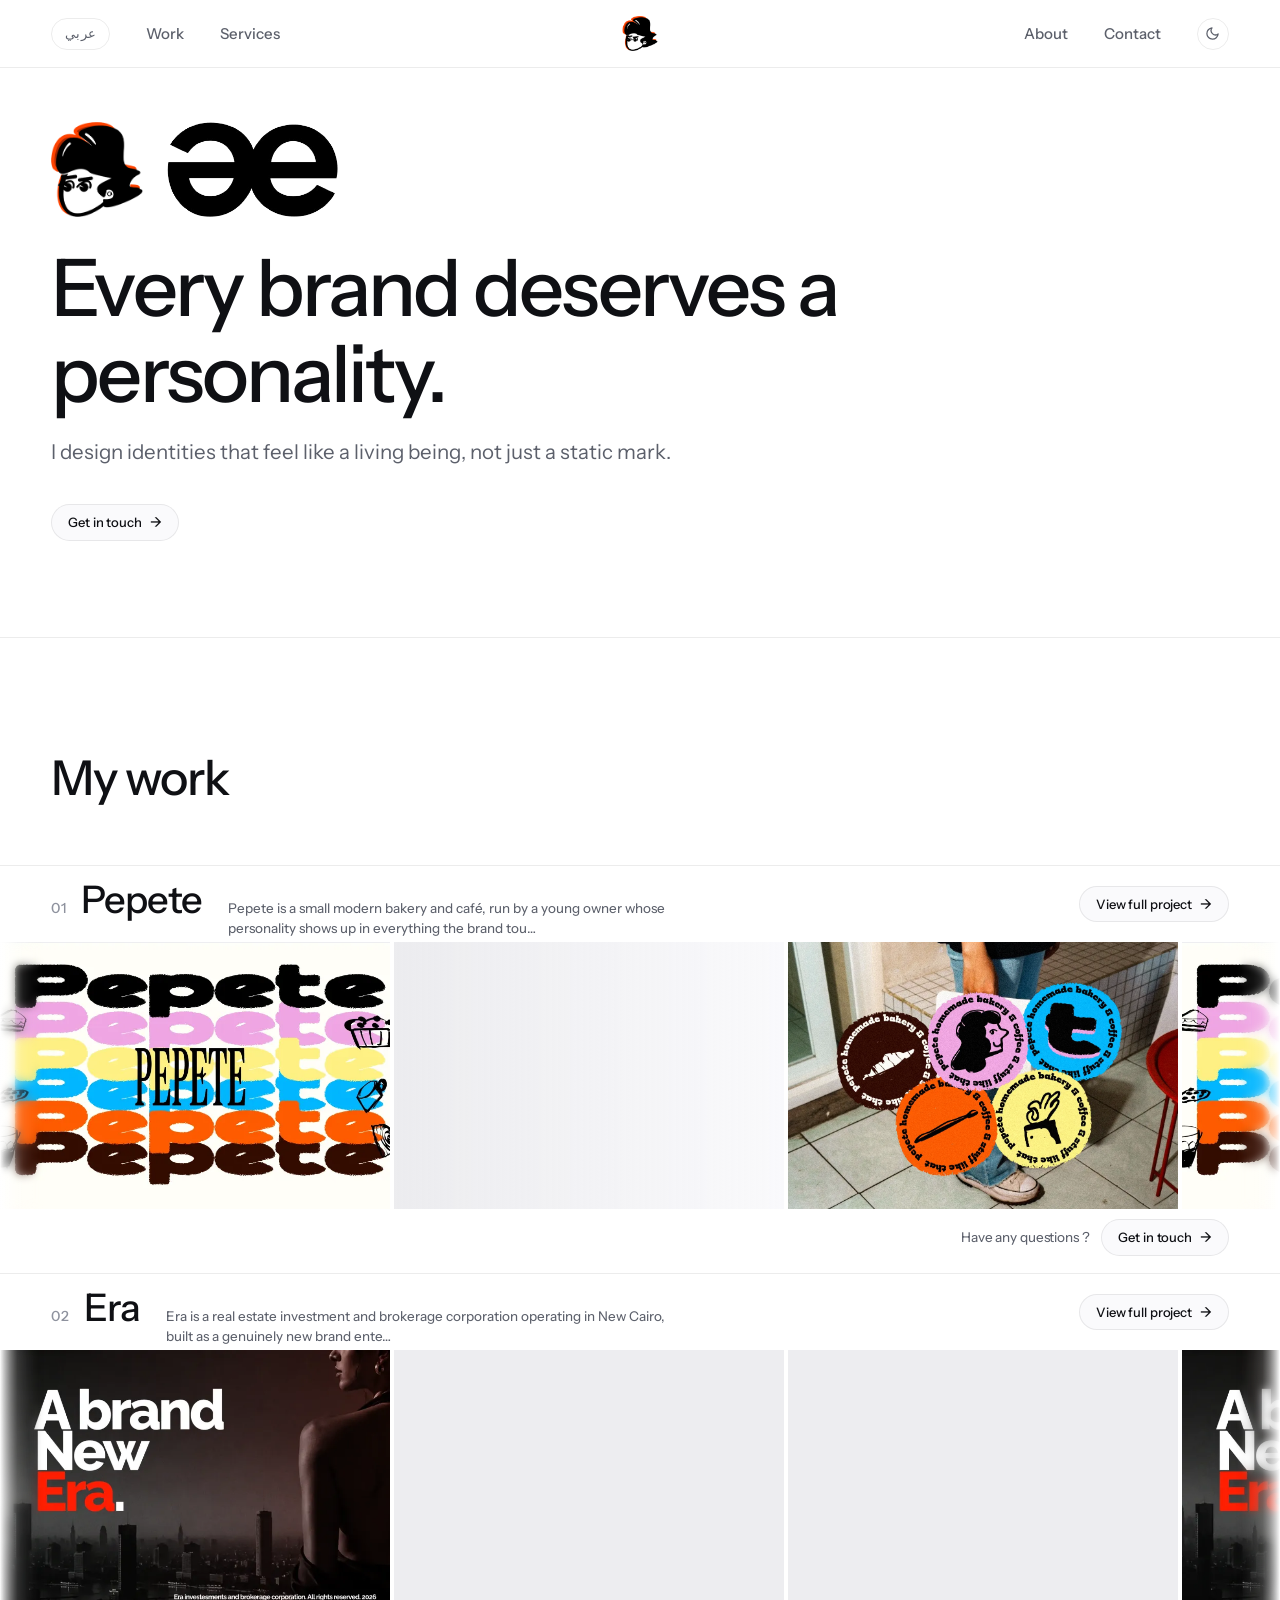
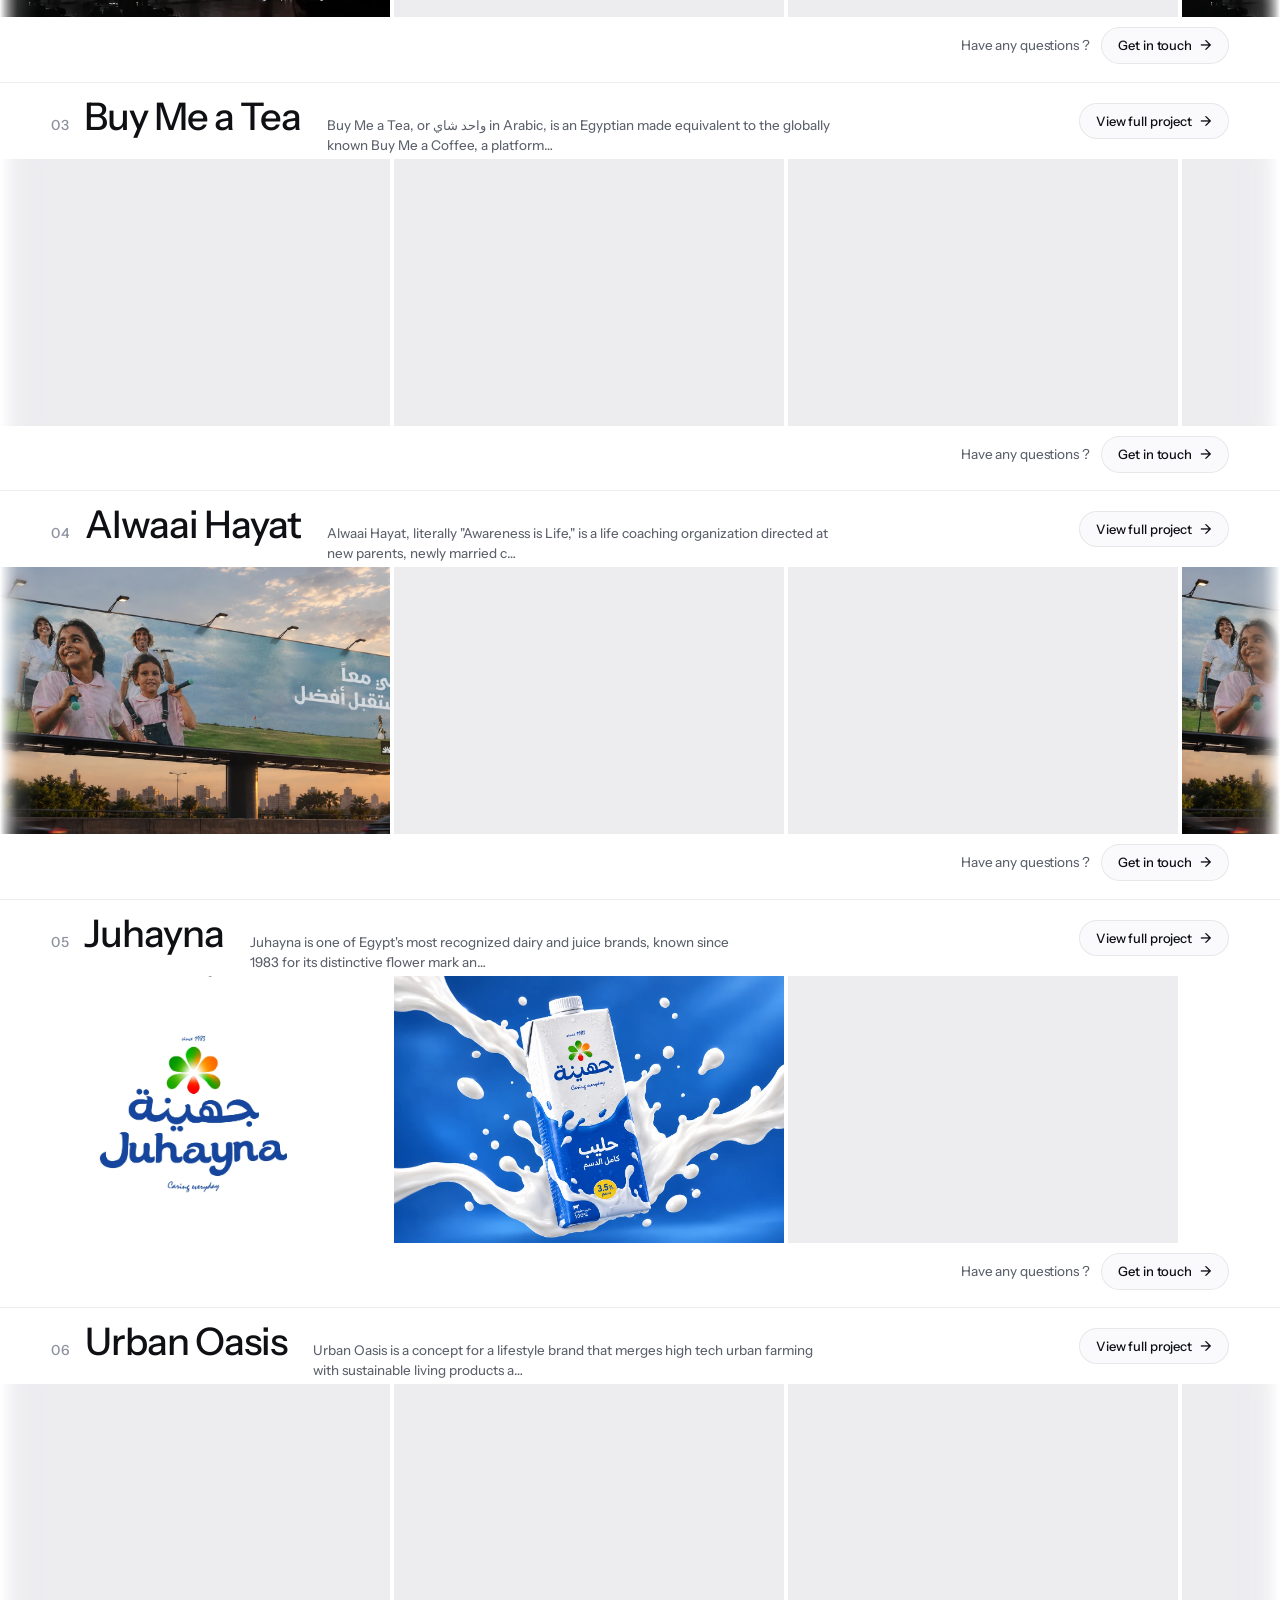
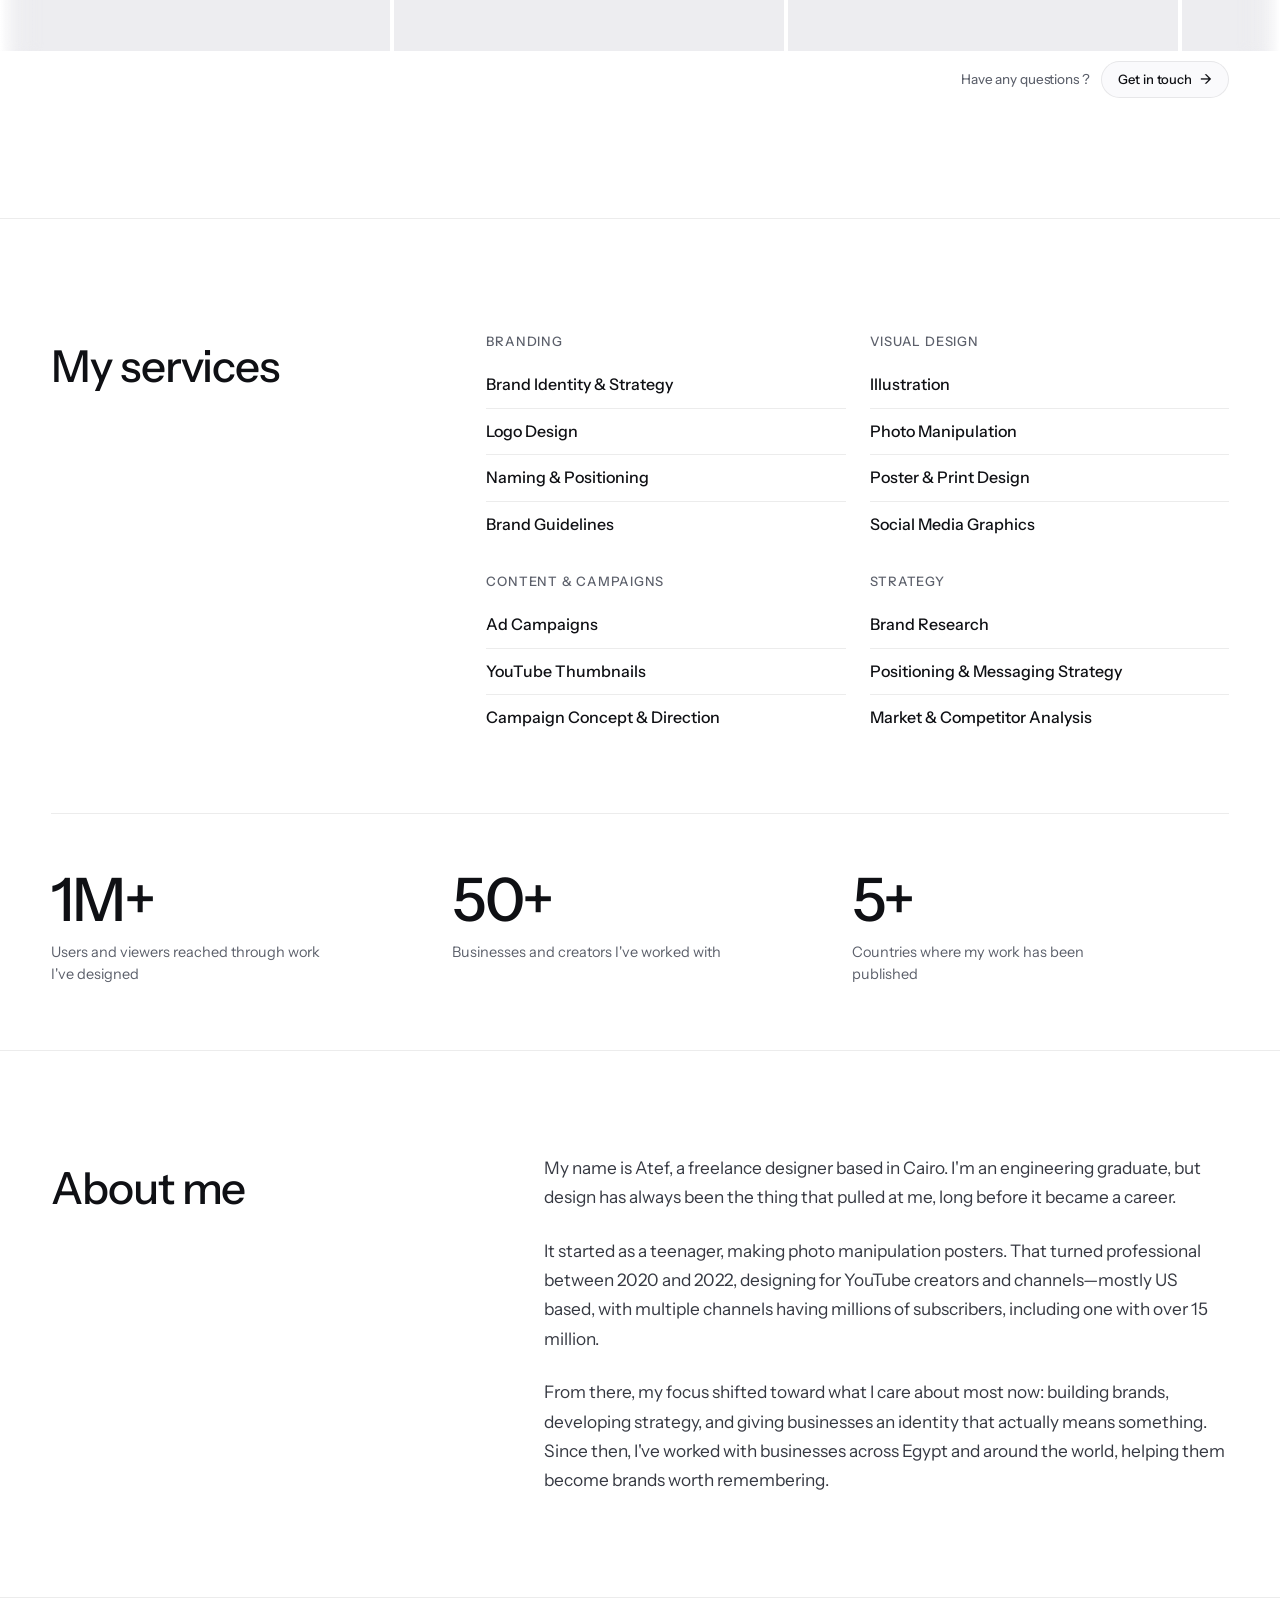
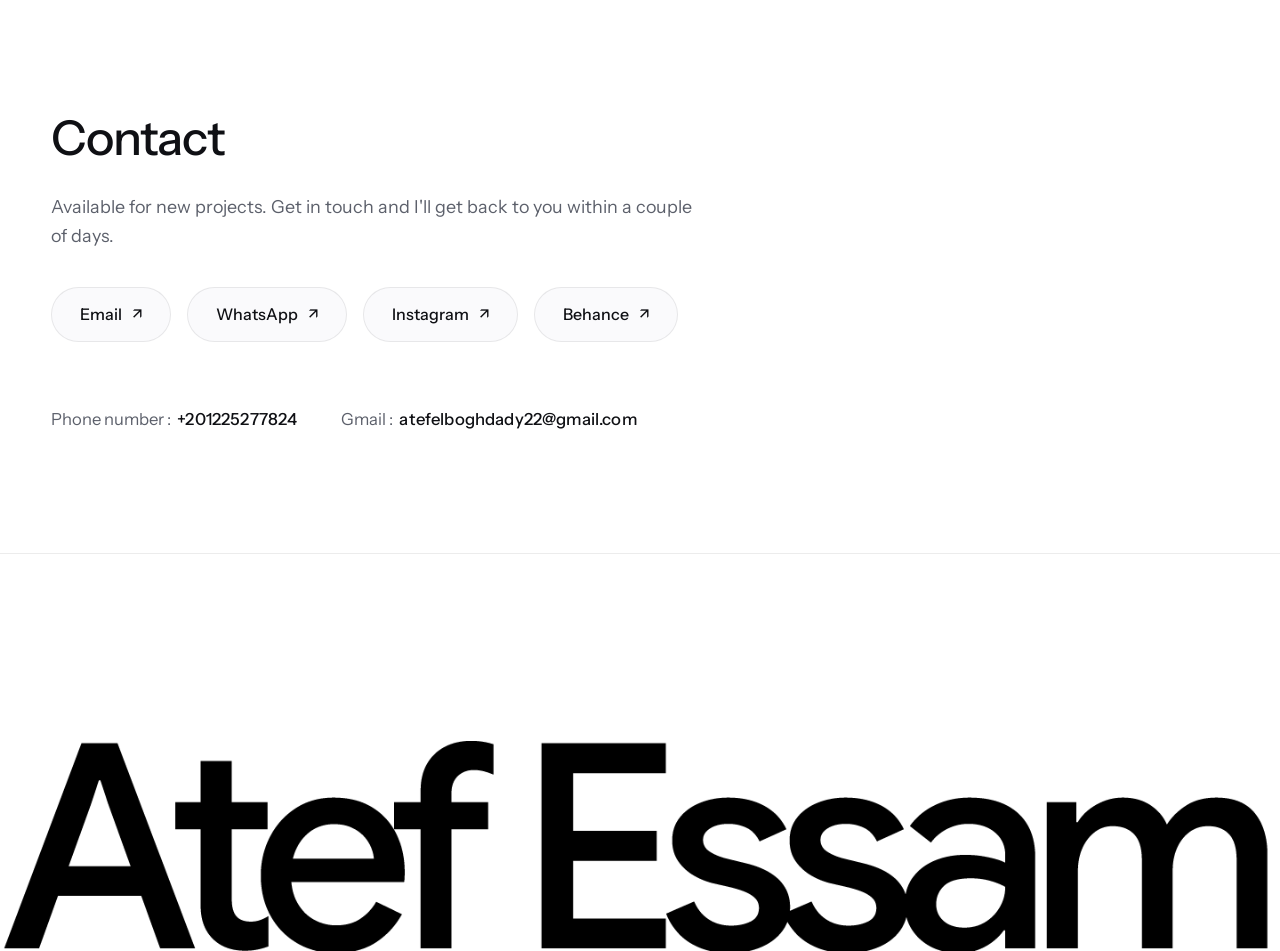
==== commit 95027733: "fix(contact, theme): space out contact details, add Gmail alongside Phone number, and eliminate dark" ====
--- a/index.html
+++ b/index.html
@@ -36,6 +36,7 @@
 
 <!-- Preload Critical Above-The-Fold Assets -->
 <link rel="preload" as="image" href="assets/logo.png" type="image/png">
+<link rel="preload" as="image" href="assets/logo-dark.png" type="image/png">
 <link rel="preload" as="image" href="assets/Title.png" type="image/png">
 <link rel="preload" as="image" href="assets/Buy%20me%20a%20tea/1L.webp" type="image/webp">
 
@@ -187,10 +188,16 @@
       <span class="contact-btn__arrow">↗</span>
     </a>
   </div>
-  <p class="contact-phone">
-    <span data-i18n="contact_phone_label">Phone number : </span>
-    <a href="tel:+201225277824" class="contact-phone__val" dir="ltr">+201225277824</a>
-  </p>
+  <div class="contact-direct">
+    <div class="contact-direct__item">
+      <span data-i18n="contact_phone_label">Phone number : </span>
+      <a href="tel:+201225277824" class="contact-direct__val" dir="ltr">+201225277824</a>
+    </div>
+    <div class="contact-direct__item">
+      <span data-i18n="contact_gmail_label">Gmail : </span>
+      <a href="https://mail.google.com/mail/?view=cm&fs=1&to=Atefelboghdady22@gmail.com" target="_blank" rel="noopener" class="contact-direct__val">atefelboghdady22@gmail.com</a>
+    </div>
+  </div>
 </section>
 
 <footer class="site-footer">
--- a/css/style.css
+++ b/css/style.css
@@ -23,14 +23,14 @@
 }
 
 [data-theme="dark"] {
-  --bg: #0C0D10;
-  --paper: #121318;
-  --card-bg: #161820;
+  --bg: #000000;
+  --paper: #000000;
+  --card-bg: #000000;
   --ink: #F3F4F6;
   --muted: #9CA3AF;
   --subtle: #6B7280;
-  --line: rgba(243, 244, 246, 0.1);
-  --line-strong: rgba(243, 244, 246, 0.2);
+  --line: rgba(255, 255, 255, 0.12);
+  --line-strong: rgba(255, 255, 255, 0.24);
   --accent: #FFFFFF;
 }
 
@@ -843,11 +843,11 @@
 }
 
 [data-theme="dark"] .project-strip__track::before {
-  background: linear-gradient(to right, var(--bg) 0%, rgba(12, 13, 16, 0.35) 40%, transparent 100%);
+  background: linear-gradient(to right, #000000 0%, rgba(0, 0, 0, 0.4) 40%, transparent 100%);
 }
 
 [data-theme="dark"] .project-strip__track::after {
-  background: linear-gradient(to left, var(--bg) 0%, rgba(12, 13, 16, 0.35) 40%, transparent 100%);
+  background: linear-gradient(to left, #000000 0%, rgba(0, 0, 0, 0.4) 40%, transparent 100%);
 }
 
 .project-strip__marquee {
@@ -1281,35 +1281,43 @@
     padding: 11px 20px;
     font-size: 14.5px;
   }
-  .contact-phone {
-    margin-top: 20px;
+  .contact-direct {
+    margin-top: 36px;
+    gap: 12px 24px;
     font-size: 14.5px;
   }
 }
 
-.contact-phone {
-  margin-top: 28px;
+.contact-direct {
+  margin-top: clamp(44px, 5.5vw, 64px);
   font-size: clamp(15px, 1.3vw, 17px);
   color: var(--muted);
   display: flex;
   align-items: center;
   flex-wrap: wrap;
+  gap: clamp(16px, 3.5vw, 44px);
+}
+
+.contact-direct__item {
+  margin: 0;
+  display: inline-flex;
+  align-items: center;
   gap: 6px;
 }
 
-.contact-phone__val {
+.contact-direct__val {
   color: var(--ink);
   font-weight: 500;
   letter-spacing: 0.01em;
   transition: color 0.2s var(--ease);
 }
 
-.contact-phone__val:hover {
+.contact-direct__val:hover {
   color: var(--muted);
   text-decoration: underline;
 }
 
-[data-theme="dark"] .contact-phone__val {
+[data-theme="dark"] .contact-direct__val {
   color: var(--ink);
 }
 
@@ -1603,15 +1611,15 @@
 /* ---------- Dark Theme Specifics ---------- */
 
 [data-theme="dark"] .topbar {
-  background: #0C0D10;
+  background: #000000;
 }
 
 [data-theme="dark"] .loading-screen {
-  background: rgba(12, 13, 16, 0.92);
+  background: rgba(0, 0, 0, 0.95);
 }
 
 [data-theme="dark"] .site-footer {
-  background: #0C0D10;
+  background: #000000;
 }
 
 [data-theme="dark"] .contact-btn {
@@ -1622,7 +1630,7 @@
 
 [data-theme="dark"] .contact-btn:hover {
   background: #FFFFFF;
-  color: #0C0D10;
+  color: #000000;
   border-color: #FFFFFF;
 }
 
@@ -1634,13 +1642,13 @@
 
 [data-theme="dark"] .project-nav a:hover {
   background: #FFFFFF;
-  color: #0C0D10;
+  color: #000000;
   border-color: #FFFFFF;
 }
 
 [data-theme="dark"] .project-strip__btn:hover {
   background: #FFFFFF;
-  color: #0C0D10;
+  color: #000000;
   border-color: #FFFFFF;
 }
 
@@ -1671,13 +1679,6 @@
   filter: brightness(0) invert(1);
 }
 
-[data-theme="dark"] .logo img,
-[data-theme="dark"] .loading-logo,
-[data-theme="dark"] .hero-img[src*="logo.png"],
-[data-theme="dark"] .hero-img[src*="logo-dark.png"] {
-  content: url('../assets/logo-dark.png');
-}
-
 [data-theme="dark"] .hero-status {
   background: var(--card-bg);
   border-color: var(--line);
@@ -1694,16 +1695,16 @@
 
 [data-theme="dark"] .frame__img-wrap,
 [data-theme="dark"] .row .frame__img-wrap {
-  background: #171920;
+  background: #000000;
 }
 
 [data-theme="dark"] .frame__img-wrap::before,
 [data-theme="dark"] .row .frame__img-wrap::before {
   background: linear-gradient(
     90deg,
-    rgba(25, 27, 34, 0.7) 0%,
-    rgba(38, 41, 52, 0.95) 50%,
-    rgba(25, 27, 34, 0.7) 100%
+    rgba(15, 15, 15, 0.7) 0%,
+    rgba(30, 30, 30, 0.95) 50%,
+    rgba(15, 15, 15, 0.7) 100%
   );
   background-size: 200% 100%;
 }
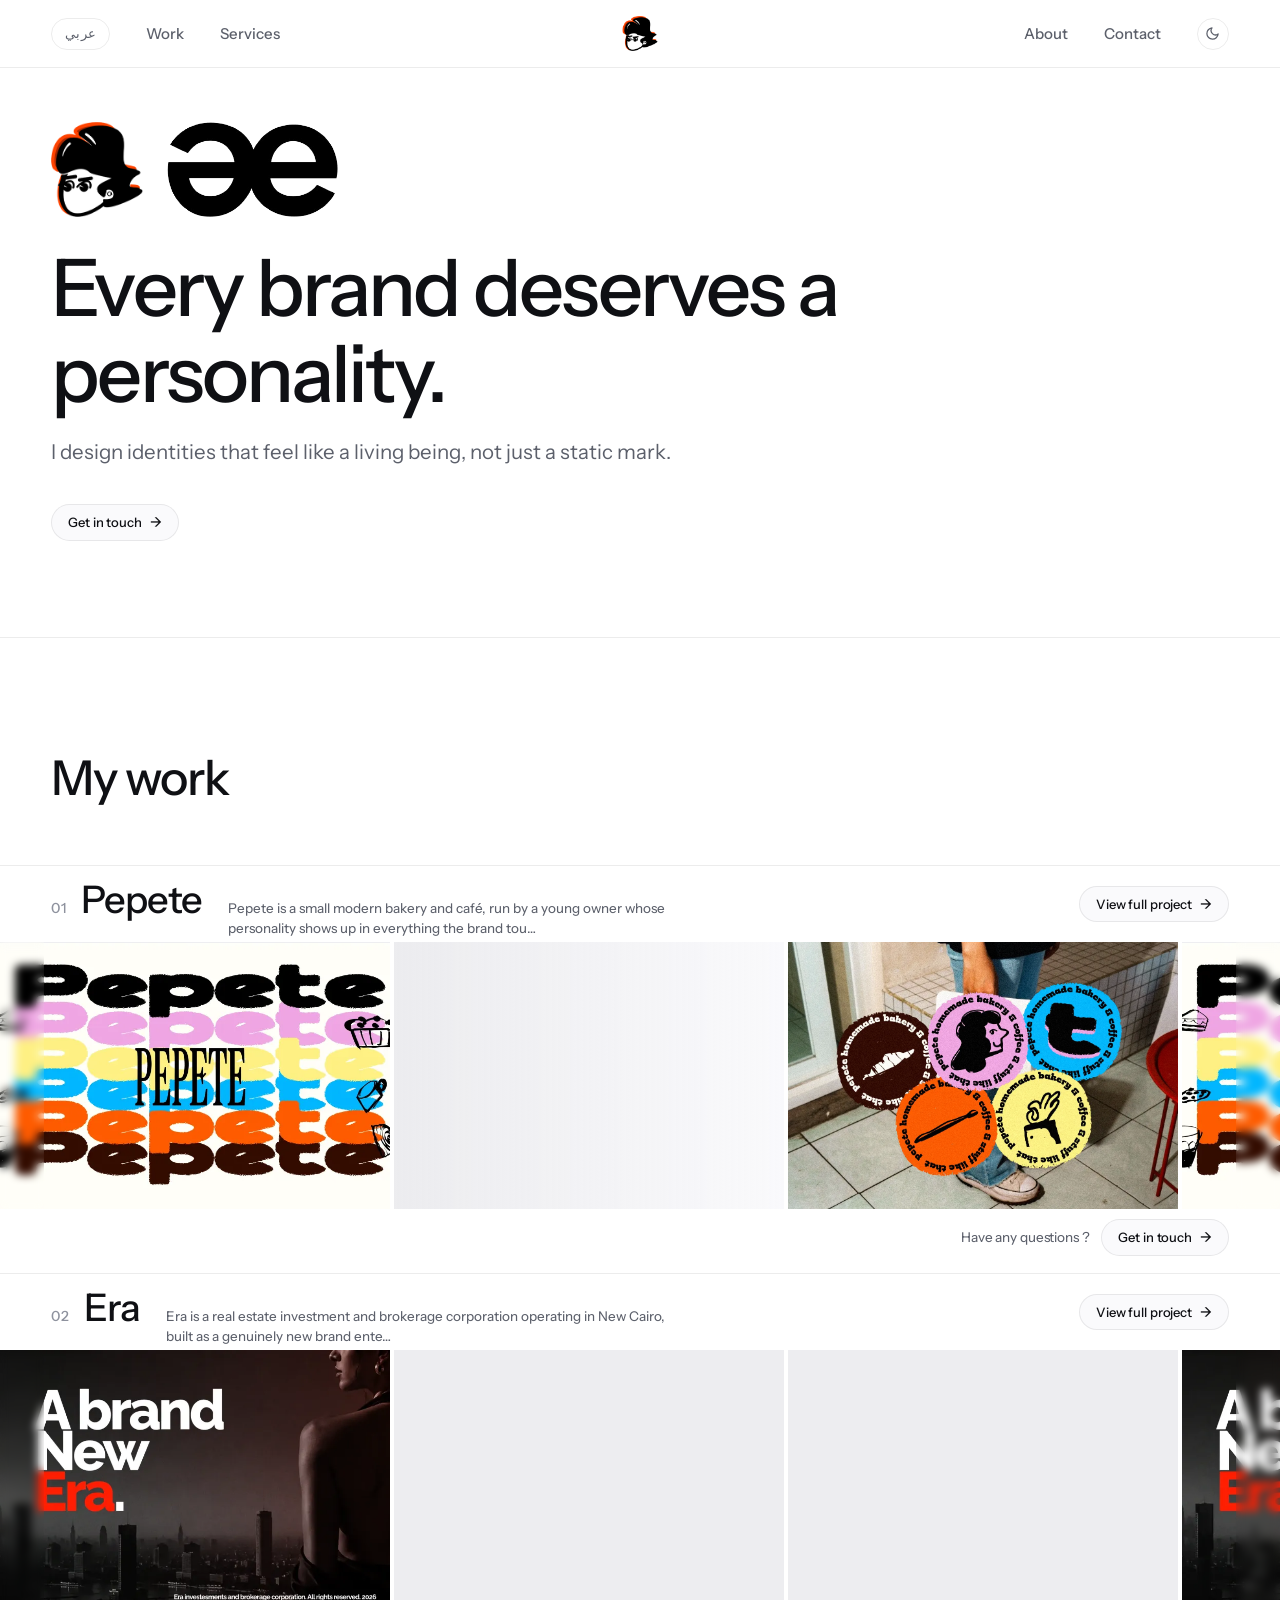
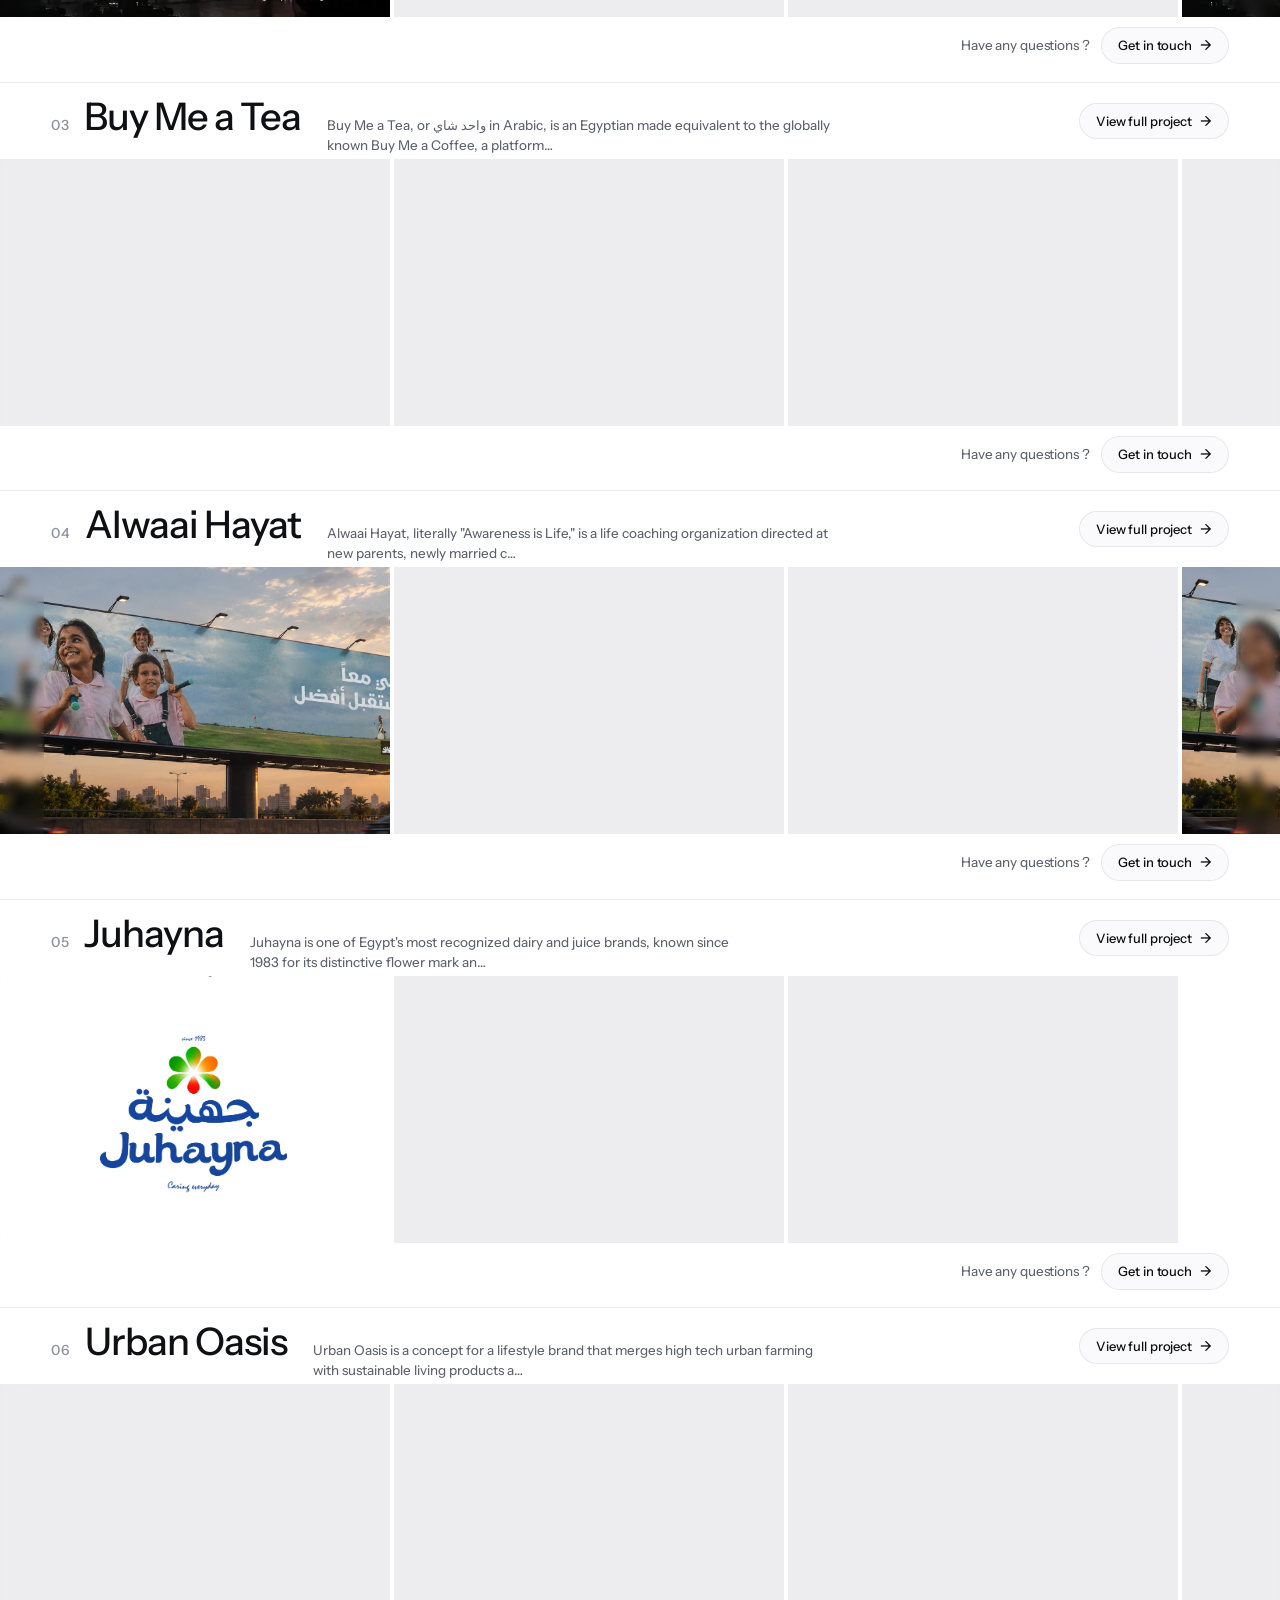
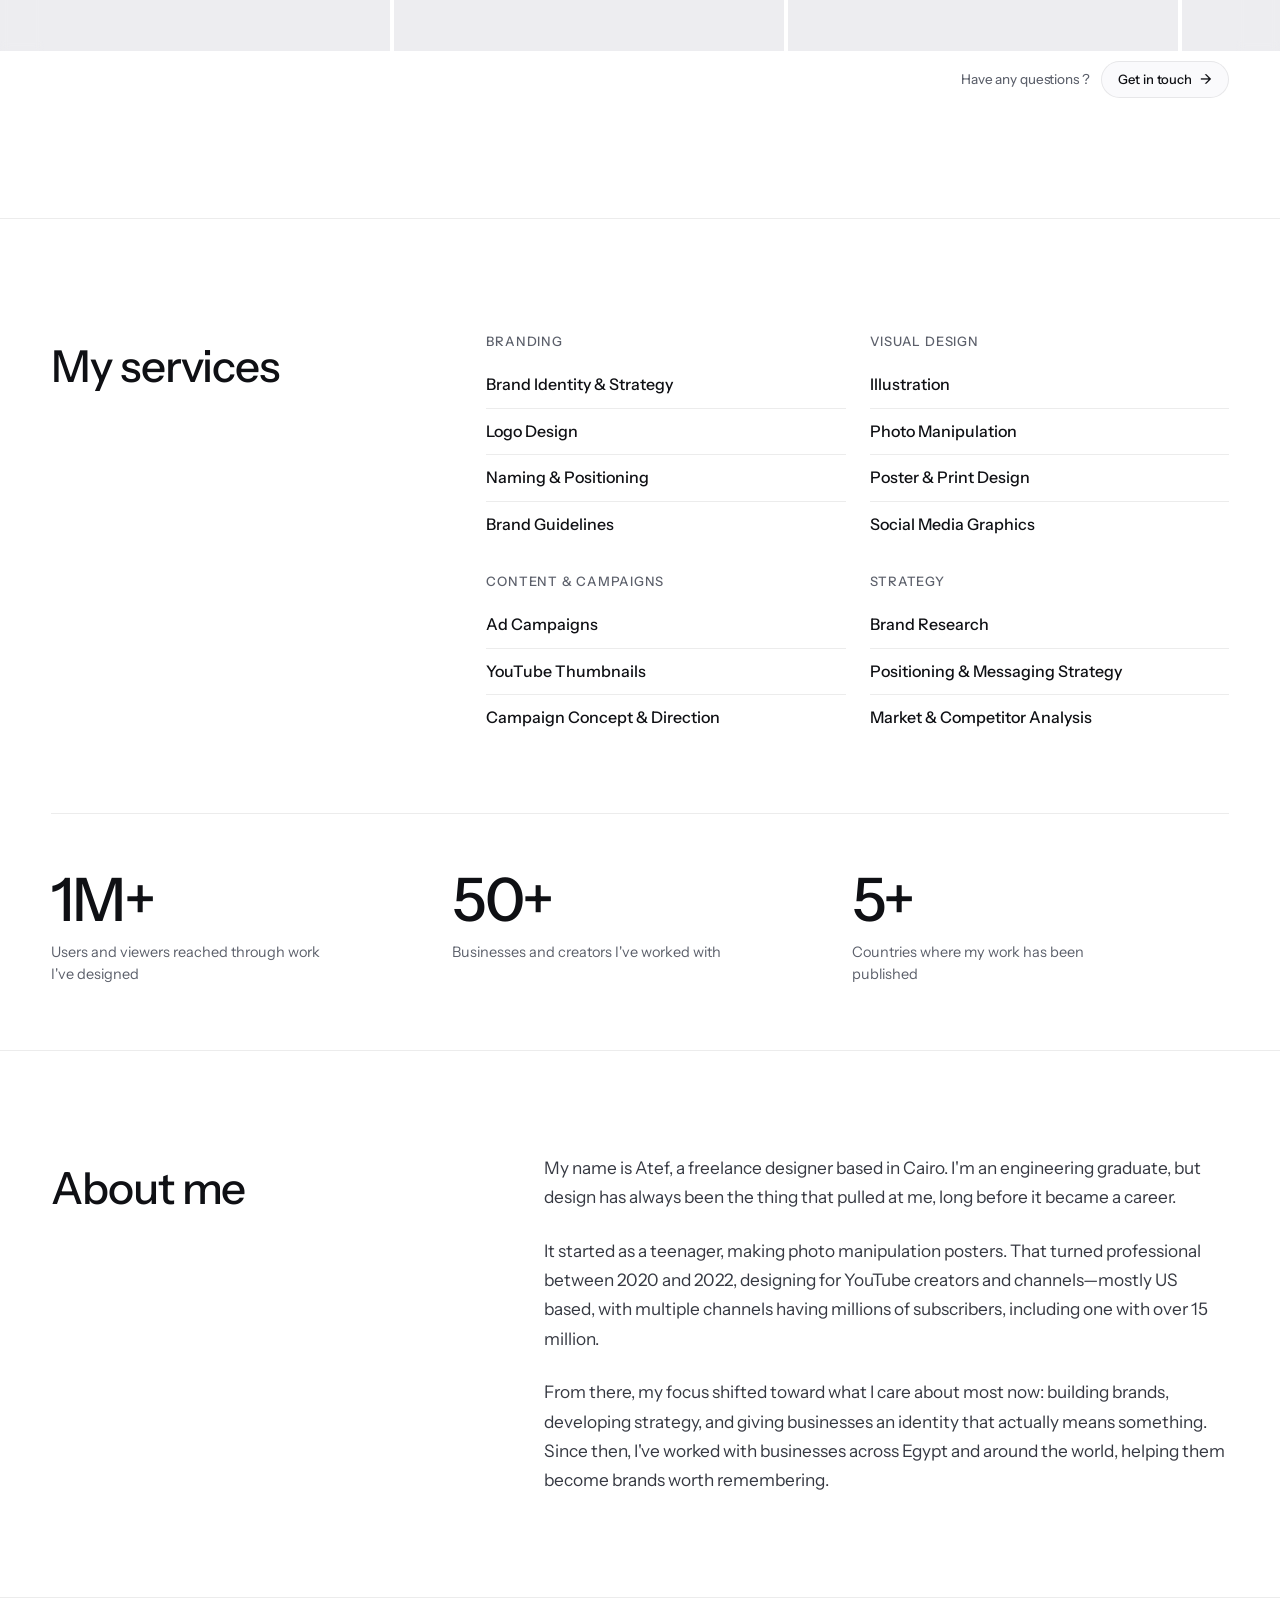
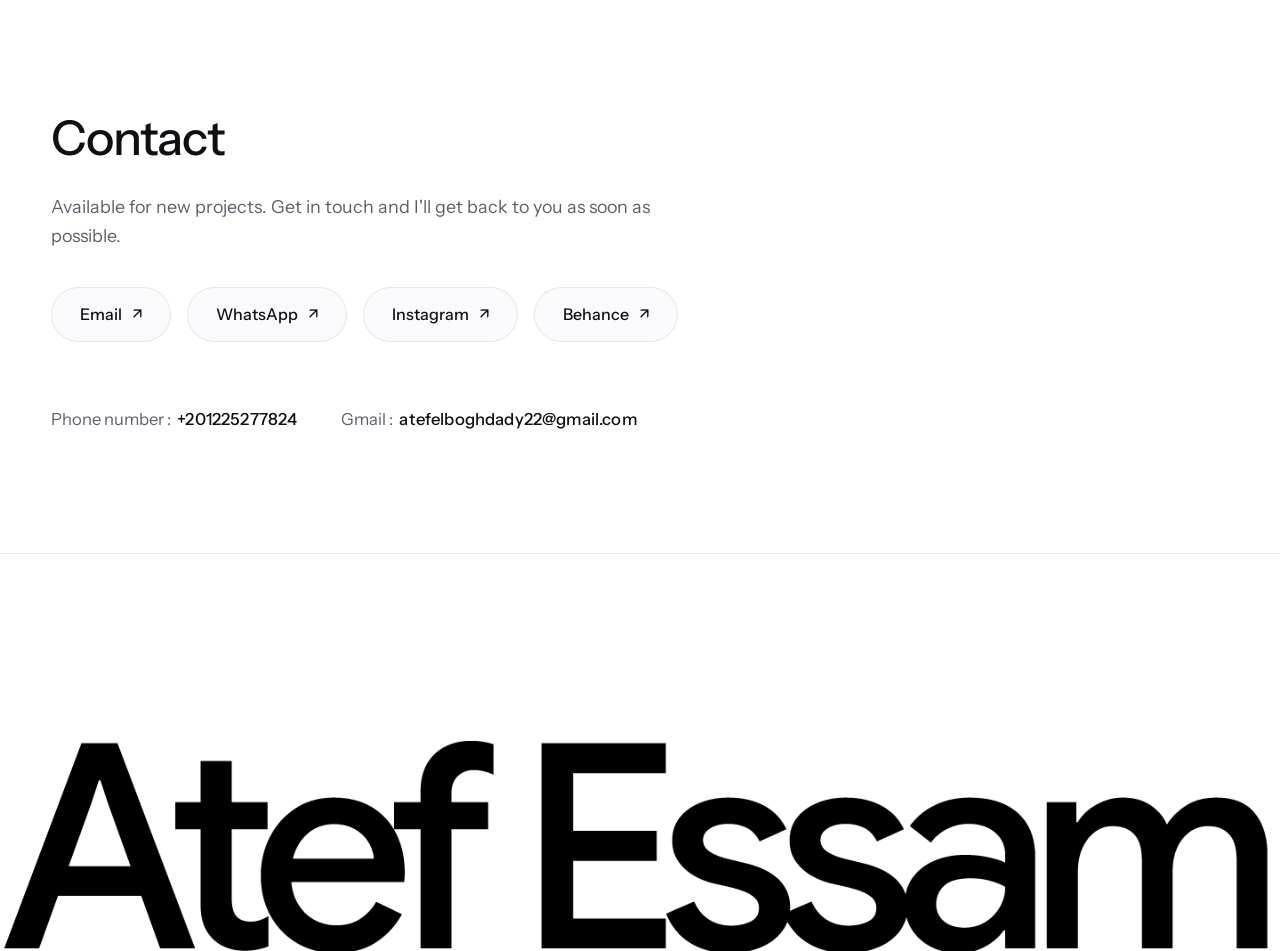
==== commit cd33d3fe: "update(contact): update availability response text and sync translations" ====
--- a/index.html
+++ b/index.html
@@ -1,211 +1,228 @@
 <!DOCTYPE html>
 <html lang="en">
+
 <head>
-<meta charset="UTF-8">
-<meta name="viewport" content="width=device-width, initial-scale=1">
-<title>Atef | Brand Identity &amp; Visual Design Portfolio</title>
-<meta name="description" content="I design identities that feel like a living being, not just a static mark. Brand strategy, visual design, and identities worth remembering.">
-<meta name="author" content="Atef Essam">
-<link rel="canonical" href="https://moelboghdaddy.github.io/Atef-s-portfolio/">
-
-<!-- Favicon & Touch Icons -->
-<link rel="icon" id="favicon" href="assets/favicon.png" type="image/png" sizes="any">
-<link rel="icon" type="image/png" sizes="32x32" href="assets/favicon-32x32.png">
-<link rel="apple-touch-icon" sizes="180x180" href="assets/apple-touch-icon.png">
-
-<!-- Open Graph / Facebook / WhatsApp / LinkedIn -->
-<meta property="og:type" content="website">
-<meta property="og:url" content="https://moelboghdaddy.github.io/Atef-s-portfolio/">
-<meta property="og:title" content="Atef | Brand Identity &amp; Visual Design Portfolio">
-<meta property="og:description" content="I design identities that feel like a living being, not just a static mark. Brand strategy, visual design, and identities worth remembering.">
-<meta property="og:image" content="https://moelboghdaddy.github.io/Atef-s-portfolio/assets/og-preview.png">
-<meta property="og:image:secure_url" content="https://moelboghdaddy.github.io/Atef-s-portfolio/assets/og-preview.png">
-<meta property="og:image:type" content="image/png">
-<meta property="og:image:width" content="1200">
-<meta property="og:image:height" content="630">
-<meta property="og:image:alt" content="Atef — Brand Identity &amp; Visual Design Portfolio">
-<meta property="og:site_name" content="Atef Portfolio">
-
-<!-- Twitter / X -->
-<meta name="twitter:card" content="summary_large_image">
-<meta name="twitter:url" content="https://moelboghdaddy.github.io/Atef-s-portfolio/">
-<meta name="twitter:title" content="Atef | Brand Identity &amp; Visual Design Portfolio">
-<meta name="twitter:description" content="I design identities that feel like a living being, not just a static mark. Brand strategy, visual design, and identities worth remembering.">
-<meta name="twitter:image" content="https://moelboghdaddy.github.io/Atef-s-portfolio/assets/og-preview.png">
-<meta name="twitter:image:alt" content="Atef — Brand Identity &amp; Visual Design Portfolio">
-
-<!-- Preload Critical Above-The-Fold Assets -->
-<link rel="preload" as="image" href="assets/logo.png" type="image/png">
-<link rel="preload" as="image" href="assets/logo-dark.png" type="image/png">
-<link rel="preload" as="image" href="assets/Title.png" type="image/png">
-<link rel="preload" as="image" href="assets/Buy%20me%20a%20tea/1L.webp" type="image/webp">
-
-<link rel="stylesheet" href="css/style.css">
+  <meta charset="UTF-8">
+  <meta name="viewport" content="width=device-width, initial-scale=1">
+  <title>Atef | Brand Identity &amp; Visual Design Portfolio</title>
+  <meta name="description"
+    content="I design identities that feel like a living being, not just a static mark. Brand strategy, visual design, and identities worth remembering.">
+  <meta name="author" content="Atef Essam">
+  <link rel="canonical" href="https://moelboghdaddy.github.io/Atef-s-portfolio/">
+
+  <!-- Favicon & Touch Icons -->
+  <link rel="icon" id="favicon" href="assets/favicon.png" type="image/png" sizes="any">
+  <link rel="icon" type="image/png" sizes="32x32" href="assets/favicon-32x32.png">
+  <link rel="apple-touch-icon" sizes="180x180" href="assets/apple-touch-icon.png">
+
+  <!-- Open Graph / Facebook / WhatsApp / LinkedIn -->
+  <meta property="og:type" content="website">
+  <meta property="og:url" content="https://moelboghdaddy.github.io/Atef-s-portfolio/">
+  <meta property="og:title" content="Atef | Brand Identity &amp; Visual Design Portfolio">
+  <meta property="og:description"
+    content="I design identities that feel like a living being, not just a static mark. Brand strategy, visual design, and identities worth remembering.">
+  <meta property="og:image" content="https://moelboghdaddy.github.io/Atef-s-portfolio/assets/og-preview.png">
+  <meta property="og:image:secure_url" content="https://moelboghdaddy.github.io/Atef-s-portfolio/assets/og-preview.png">
+  <meta property="og:image:type" content="image/png">
+  <meta property="og:image:width" content="1200">
+  <meta property="og:image:height" content="630">
+  <meta property="og:image:alt" content="Atef — Brand Identity &amp; Visual Design Portfolio">
+  <meta property="og:site_name" content="Atef Portfolio">
+
+  <!-- Twitter / X -->
+  <meta name="twitter:card" content="summary_large_image">
+  <meta name="twitter:url" content="https://moelboghdaddy.github.io/Atef-s-portfolio/">
+  <meta name="twitter:title" content="Atef | Brand Identity &amp; Visual Design Portfolio">
+  <meta name="twitter:description"
+    content="I design identities that feel like a living being, not just a static mark. Brand strategy, visual design, and identities worth remembering.">
+  <meta name="twitter:image" content="https://moelboghdaddy.github.io/Atef-s-portfolio/assets/og-preview.png">
+  <meta name="twitter:image:alt" content="Atef — Brand Identity &amp; Visual Design Portfolio">
+
+  <!-- Preload Critical Above-The-Fold Assets -->
+  <link rel="preload" as="image" href="assets/logo.png" type="image/png">
+  <link rel="preload" as="image" href="assets/logo-dark.png" type="image/png">
+  <link rel="preload" as="image" href="assets/Title.png" type="image/png">
+  <link rel="preload" as="image" href="assets/Buy%20me%20a%20tea/1L.webp" type="image/webp">
+
+  <link rel="stylesheet" href="css/style.css">
 </head>
+
 <body>
 
-<div id="loading-screen" class="loading-screen">
-  <img id="loading-logo" class="loading-logo" alt="">
-</div>
-
-<header class="topbar">
-  <nav class="topnav topnav--left">
-    <button id="lang-toggle" class="nav-btn nav-btn--lang" aria-label="التحويل إلى العربية">عربي</button>
-    <a href="#work" data-i18n="nav_work"><span class="nav-word">Work</span></a>
-    <a href="#services" data-i18n="nav_services"><span class="nav-word">Services</span></a>
-  </nav>
-
-  <a class="logo" id="logo-link" href="index.html">
-    <span class="logo-fallback" id="logo-fallback">Studio</span>
-  </a>
-
-  <nav class="topnav topnav--right">
-    <a href="#about" data-i18n="nav_about"><span class="nav-word">About</span></a>
-    <a href="#contact" data-i18n="nav_contact"><span class="nav-word">Contact</span></a>
-    <button id="theme-toggle" class="nav-btn nav-btn--theme" aria-label="Toggle dark mode">
-      <svg class="theme-icon theme-icon--sun" width="16" height="16" viewBox="0 0 24 24" fill="none" stroke="currentColor" stroke-width="2" stroke-linecap="round" stroke-linejoin="round">
-        <circle cx="12" cy="12" r="5"></circle>
-        <line x1="12" y1="1" x2="12" y2="3"></line>
-        <line x1="12" y1="21" x2="12" y2="23"></line>
-        <line x1="4.22" y1="4.22" x2="5.64" y2="5.64"></line>
-        <line x1="18.36" y1="18.36" x2="19.78" y2="19.78"></line>
-        <line x1="1" y1="12" x2="3" y2="12"></line>
-        <line x1="21" y1="12" x2="23" y2="12"></line>
-        <line x1="4.22" y1="19.78" x2="5.64" y2="18.36"></line>
-        <line x1="18.36" y1="5.64" x2="19.78" y2="4.22"></line>
-      </svg>
-      <svg class="theme-icon theme-icon--moon" width="15" height="15" viewBox="0 0 24 24" fill="none" stroke="currentColor" stroke-width="2" stroke-linecap="round" stroke-linejoin="round">
-        <path d="M21 12.79A9 9 0 1 1 11.21 3 7 7 0 0 0 21 12.79z"></path>
-      </svg>
-    </button>
-  </nav>
-</header>
-<section class="hero">
-  <div class="hero-images"><img src="assets/logo.png" class="hero-img" alt="Logo" loading="eager" fetchpriority="high" width="225" height="232"><img src="assets/Title.png" class="hero-img" alt="Title" loading="eager" fetchpriority="high" width="329" height="183"></div>
-  <h1 data-i18n="hero_h1">Every brand deserves a personality.</h1>
-  <p data-i18n="hero_p">I design identities that feel like a living being, not just a static mark.</p>
-  <div class="hero-cta">
-    <a href="https://wa.me/201225277824" target="_blank" rel="noopener" class="project-strip__btn hero-touch-btn">
-      <span class="project-strip__btn-text" data-i18n="get_in_touch">Get in touch</span>
-      <span class="project-strip__btn-arrow">&rarr;</span>
+  <div id="loading-screen" class="loading-screen">
+    <img id="loading-logo" class="loading-logo" alt="">
+  </div>
+
+  <header class="topbar">
+    <nav class="topnav topnav--left">
+      <button id="lang-toggle" class="nav-btn nav-btn--lang" aria-label="التحويل إلى العربية">عربي</button>
+      <a href="#work" data-i18n="nav_work"><span class="nav-word">Work</span></a>
+      <a href="#services" data-i18n="nav_services"><span class="nav-word">Services</span></a>
+    </nav>
+
+    <a class="logo" id="logo-link" href="index.html">
+      <span class="logo-fallback" id="logo-fallback">Studio</span>
     </a>
-  </div>
-</section>
-
-<section id="work" class="work">
-  <div class="work-header">
-    <h2 class="work-title" data-i18n="section_my_work">My work</h2>
-  </div>
-  <div id="work-list"></div>
-</section>
-
-<section id="services" class="services">
-  <div class="services-grid">
-    <h2 data-i18n="services_h2">My services</h2>
-    <div class="services-categories">
-      <div class="services-col">
-        <h4 data-i18n="cat_branding">Branding</h4>
-        <ul>
-          <li data-i18n="cat_branding_1">Brand Identity &amp; Strategy</li>
-          <li data-i18n="cat_branding_2">Logo Design</li>
-          <li data-i18n="cat_branding_3">Naming &amp; Positioning</li>
-          <li data-i18n="cat_branding_4">Brand Guidelines</li>
-        </ul>
-      </div>
-      <div class="services-col">
-        <h4 data-i18n="cat_visual">Visual Design</h4>
-        <ul>
-          <li data-i18n="cat_visual_1">Illustration</li>
-          <li data-i18n="cat_visual_2">Photo Manipulation</li>
-          <li data-i18n="cat_visual_3">Poster &amp; Print Design</li>
-          <li data-i18n="cat_visual_4">Social Media Graphics</li>
-        </ul>
-      </div>
-      <div class="services-col">
-        <h4 data-i18n="cat_content">Content &amp; Campaigns</h4>
-        <ul>
-          <li data-i18n="cat_content_1">Ad Campaigns</li>
-          <li data-i18n="cat_content_2">YouTube Thumbnails</li>
-          <li data-i18n="cat_content_3">Campaign Concept &amp; Direction</li>
-        </ul>
-      </div>
-      <div class="services-col">
-        <h4 data-i18n="cat_strategy">Strategy</h4>
-        <ul>
-          <li data-i18n="cat_strategy_1">Brand Research</li>
-          <li data-i18n="cat_strategy_2">Positioning &amp; Messaging Strategy</li>
-          <li data-i18n="cat_strategy_3">Market &amp; Competitor Analysis</li>
-        </ul>
-      </div>
-    </div>
-  </div>
-
-  <div class="services-stats">
-    <div class="stat">
-      <div class="stat-number" data-i18n="stat_1_num">1M+</div>
-      <p data-i18n="stat_1_desc">Users and viewers reached through work I've designed</p>
-    </div>
-    <div class="stat">
-      <div class="stat-number" data-i18n="stat_2_num">50+</div>
-      <p data-i18n="stat_2_desc">Businesses and creators I've worked with</p>
-    </div>
-    <div class="stat">
-      <div class="stat-number" data-i18n="stat_3_num">5+</div>
-      <p data-i18n="stat_3_desc">Countries where my work has been published</p>
-    </div>
-  </div>
-</section> 
-
-<section id="about" class="about">
-  <div class="about-grid">
-    <h2 data-i18n="about_h2">About me</h2>
-    <div class="about-content">
-      <p data-i18n="about_p1">My name is Atef, a freelance designer based in Cairo. I'm an engineering graduate, but design has always been the thing that pulled at me, long before it became a career.</p>
-      <p data-i18n="about_p2">It started as a teenager, making photo manipulation posters. That turned professional between 2020 and 2022, designing for YouTube creators and channels—mostly US based, with multiple channels having millions of subscribers, including one with over 15 million.</p>
-      <p data-i18n="about_p3">From there, my focus shifted toward what I care about most now: building brands, developing strategy, and giving businesses an identity that actually means something. Since then, I've worked with businesses across Egypt and around the world, helping them become brands worth remembering.</p>
-    </div>
-  </div>
-</section>
-
-<section id="contact" class="contact">
-  <h2 data-i18n="contact_h2">Contact</h2>
-  <p data-i18n="contact_p">Available for new projects. Get in touch and I'll get back to you within a couple of days.</p>
-  <div class="contact-links">
-    <a href="https://mail.google.com/mail/?view=cm&fs=1&to=Atefelboghdady22@gmail.com" target="_blank" rel="noopener" class="contact-btn contact-btn--email" id="contact-email">
-      <span data-i18n="contact_email">Email</span>
-      <span class="contact-btn__arrow">↗</span>
-    </a>
-    <a href="https://wa.me/201225277824" target="_blank" rel="noopener" class="contact-btn">
-      <span data-i18n="contact_wa">WhatsApp</span>
-      <span class="contact-btn__arrow">↗</span>
-    </a>
-    <a href="https://www.instagram.com/atefelboghdadyy/" target="_blank" rel="noopener" class="contact-btn">
-      <span data-i18n="contact_ig">Instagram</span>
-      <span class="contact-btn__arrow">↗</span>
-    </a>
-    <a href="https://www.behance.net/atefelboghdady" target="_blank" rel="noopener" class="contact-btn">
-      <span data-i18n="contact_be">Behance</span>
-      <span class="contact-btn__arrow">↗</span>
-    </a>
-  </div>
-  <div class="contact-direct">
-    <div class="contact-direct__item">
-      <span data-i18n="contact_phone_label">Phone number : </span>
-      <a href="tel:+201225277824" class="contact-direct__val" dir="ltr">+201225277824</a>
-    </div>
-    <div class="contact-direct__item">
-      <span data-i18n="contact_gmail_label">Gmail : </span>
-      <a href="https://mail.google.com/mail/?view=cm&fs=1&to=Atefelboghdady22@gmail.com" target="_blank" rel="noopener" class="contact-direct__val">atefelboghdady22@gmail.com</a>
-    </div>
-  </div>
-</section>
-
-<footer class="site-footer">
-  <img src="assets/footer-01.png" alt="" class="footer-img">
-</footer>
-
-<script src="js/theme-lang.js"></script>
-<script src="js/data.js"></script>
-<script src="js/main.js"></script>
+
+    <nav class="topnav topnav--right">
+      <a href="#about" data-i18n="nav_about"><span class="nav-word">About</span></a>
+      <a href="#contact" data-i18n="nav_contact"><span class="nav-word">Contact</span></a>
+      <button id="theme-toggle" class="nav-btn nav-btn--theme" aria-label="Toggle dark mode">
+        <svg class="theme-icon theme-icon--sun" width="16" height="16" viewBox="0 0 24 24" fill="none"
+          stroke="currentColor" stroke-width="2" stroke-linecap="round" stroke-linejoin="round">
+          <circle cx="12" cy="12" r="5"></circle>
+          <line x1="12" y1="1" x2="12" y2="3"></line>
+          <line x1="12" y1="21" x2="12" y2="23"></line>
+          <line x1="4.22" y1="4.22" x2="5.64" y2="5.64"></line>
+          <line x1="18.36" y1="18.36" x2="19.78" y2="19.78"></line>
+          <line x1="1" y1="12" x2="3" y2="12"></line>
+          <line x1="21" y1="12" x2="23" y2="12"></line>
+          <line x1="4.22" y1="19.78" x2="5.64" y2="18.36"></line>
+          <line x1="18.36" y1="5.64" x2="19.78" y2="4.22"></line>
+        </svg>
+        <svg class="theme-icon theme-icon--moon" width="15" height="15" viewBox="0 0 24 24" fill="none"
+          stroke="currentColor" stroke-width="2" stroke-linecap="round" stroke-linejoin="round">
+          <path d="M21 12.79A9 9 0 1 1 11.21 3 7 7 0 0 0 21 12.79z"></path>
+        </svg>
+      </button>
+    </nav>
+  </header>
+  <section class="hero">
+    <div class="hero-images"><img src="assets/logo.png" class="hero-img" alt="Logo" loading="eager" fetchpriority="high"
+        width="225" height="232"><img src="assets/Title.png" class="hero-img" alt="Title" loading="eager"
+        fetchpriority="high" width="329" height="183"></div>
+    <h1 data-i18n="hero_h1">Every brand deserves a personality.</h1>
+    <p data-i18n="hero_p">I design identities that feel like a living being, not just a static mark.</p>
+    <div class="hero-cta">
+      <a href="https://wa.me/201225277824" target="_blank" rel="noopener" class="project-strip__btn hero-touch-btn">
+        <span class="project-strip__btn-text" data-i18n="get_in_touch">Get in touch</span>
+        <span class="project-strip__btn-arrow">&rarr;</span>
+      </a>
+    </div>
+  </section>
+
+  <section id="work" class="work">
+    <div class="work-header">
+      <h2 class="work-title" data-i18n="section_my_work">My work</h2>
+    </div>
+    <div id="work-list"></div>
+  </section>
+
+  <section id="services" class="services">
+    <div class="services-grid">
+      <h2 data-i18n="services_h2">My services</h2>
+      <div class="services-categories">
+        <div class="services-col">
+          <h4 data-i18n="cat_branding">Branding</h4>
+          <ul>
+            <li data-i18n="cat_branding_1">Brand Identity &amp; Strategy</li>
+            <li data-i18n="cat_branding_2">Logo Design</li>
+            <li data-i18n="cat_branding_3">Naming &amp; Positioning</li>
+            <li data-i18n="cat_branding_4">Brand Guidelines</li>
+          </ul>
+        </div>
+        <div class="services-col">
+          <h4 data-i18n="cat_visual">Visual Design</h4>
+          <ul>
+            <li data-i18n="cat_visual_1">Illustration</li>
+            <li data-i18n="cat_visual_2">Photo Manipulation</li>
+            <li data-i18n="cat_visual_3">Poster &amp; Print Design</li>
+            <li data-i18n="cat_visual_4">Social Media Graphics</li>
+          </ul>
+        </div>
+        <div class="services-col">
+          <h4 data-i18n="cat_content">Content &amp; Campaigns</h4>
+          <ul>
+            <li data-i18n="cat_content_1">Ad Campaigns</li>
+            <li data-i18n="cat_content_2">YouTube Thumbnails</li>
+            <li data-i18n="cat_content_3">Campaign Concept &amp; Direction</li>
+          </ul>
+        </div>
+        <div class="services-col">
+          <h4 data-i18n="cat_strategy">Strategy</h4>
+          <ul>
+            <li data-i18n="cat_strategy_1">Brand Research</li>
+            <li data-i18n="cat_strategy_2">Positioning &amp; Messaging Strategy</li>
+            <li data-i18n="cat_strategy_3">Market &amp; Competitor Analysis</li>
+          </ul>
+        </div>
+      </div>
+    </div>
+
+    <div class="services-stats">
+      <div class="stat">
+        <div class="stat-number" data-i18n="stat_1_num">1M+</div>
+        <p data-i18n="stat_1_desc">Users and viewers reached through work I've designed</p>
+      </div>
+      <div class="stat">
+        <div class="stat-number" data-i18n="stat_2_num">50+</div>
+        <p data-i18n="stat_2_desc">Businesses and creators I've worked with</p>
+      </div>
+      <div class="stat">
+        <div class="stat-number" data-i18n="stat_3_num">5+</div>
+        <p data-i18n="stat_3_desc">Countries where my work has been published</p>
+      </div>
+    </div>
+  </section>
+
+  <section id="about" class="about">
+    <div class="about-grid">
+      <h2 data-i18n="about_h2">About me</h2>
+      <div class="about-content">
+        <p data-i18n="about_p1">My name is Atef, a freelance designer based in Cairo. I'm an engineering graduate, but
+          design has always been the thing that pulled at me, long before it became a career.</p>
+        <p data-i18n="about_p2">It started as a teenager, making photo manipulation posters. That turned professional
+          between 2020 and 2022, designing for YouTube creators and channels—mostly US based, with multiple channels
+          having millions of subscribers, including one with over 15 million.</p>
+        <p data-i18n="about_p3">From there, my focus shifted toward what I care about most now: building brands,
+          developing strategy, and giving businesses an identity that actually means something. Since then, I've worked
+          with businesses across Egypt and around the world, helping them become brands worth remembering.</p>
+      </div>
+    </div>
+  </section>
+
+  <section id="contact" class="contact">
+    <h2 data-i18n="contact_h2">Contact</h2>
+    <p data-i18n="contact_p">Available for new projects. Get in touch and I'll get back to you as soon as possible.</p>
+    <div class="contact-links">
+      <a href="https://mail.google.com/mail/?view=cm&fs=1&to=Atefelboghdady22@gmail.com" target="_blank" rel="noopener"
+        class="contact-btn contact-btn--email" id="contact-email">
+        <span data-i18n="contact_email">Email</span>
+        <span class="contact-btn__arrow">↗</span>
+      </a>
+      <a href="https://wa.me/201225277824" target="_blank" rel="noopener" class="contact-btn">
+        <span data-i18n="contact_wa">WhatsApp</span>
+        <span class="contact-btn__arrow">↗</span>
+      </a>
+      <a href="https://www.instagram.com/atefelboghdadyy/" target="_blank" rel="noopener" class="contact-btn">
+        <span data-i18n="contact_ig">Instagram</span>
+        <span class="contact-btn__arrow">↗</span>
+      </a>
+      <a href="https://www.behance.net/atefelboghdady" target="_blank" rel="noopener" class="contact-btn">
+        <span data-i18n="contact_be">Behance</span>
+        <span class="contact-btn__arrow">↗</span>
+      </a>
+    </div>
+    <div class="contact-direct">
+      <div class="contact-direct__item">
+        <span data-i18n="contact_phone_label">Phone number : </span>
+        <a href="tel:+201225277824" class="contact-direct__val" dir="ltr">+201225277824</a>
+      </div>
+      <div class="contact-direct__item">
+        <span data-i18n="contact_gmail_label">Gmail : </span>
+        <a href="https://mail.google.com/mail/?view=cm&fs=1&to=Atefelboghdady22@gmail.com" target="_blank"
+          rel="noopener" class="contact-direct__val">atefelboghdady22@gmail.com</a>
+      </div>
+    </div>
+  </section>
+
+  <footer class="site-footer">
+    <img src="assets/footer-01.png" alt="" class="footer-img">
+  </footer>
+
+  <script src="js/theme-lang.js"></script>
+  <script src="js/data.js"></script>
+  <script src="js/main.js"></script>
 </body>
-</html>
+
+</html>
